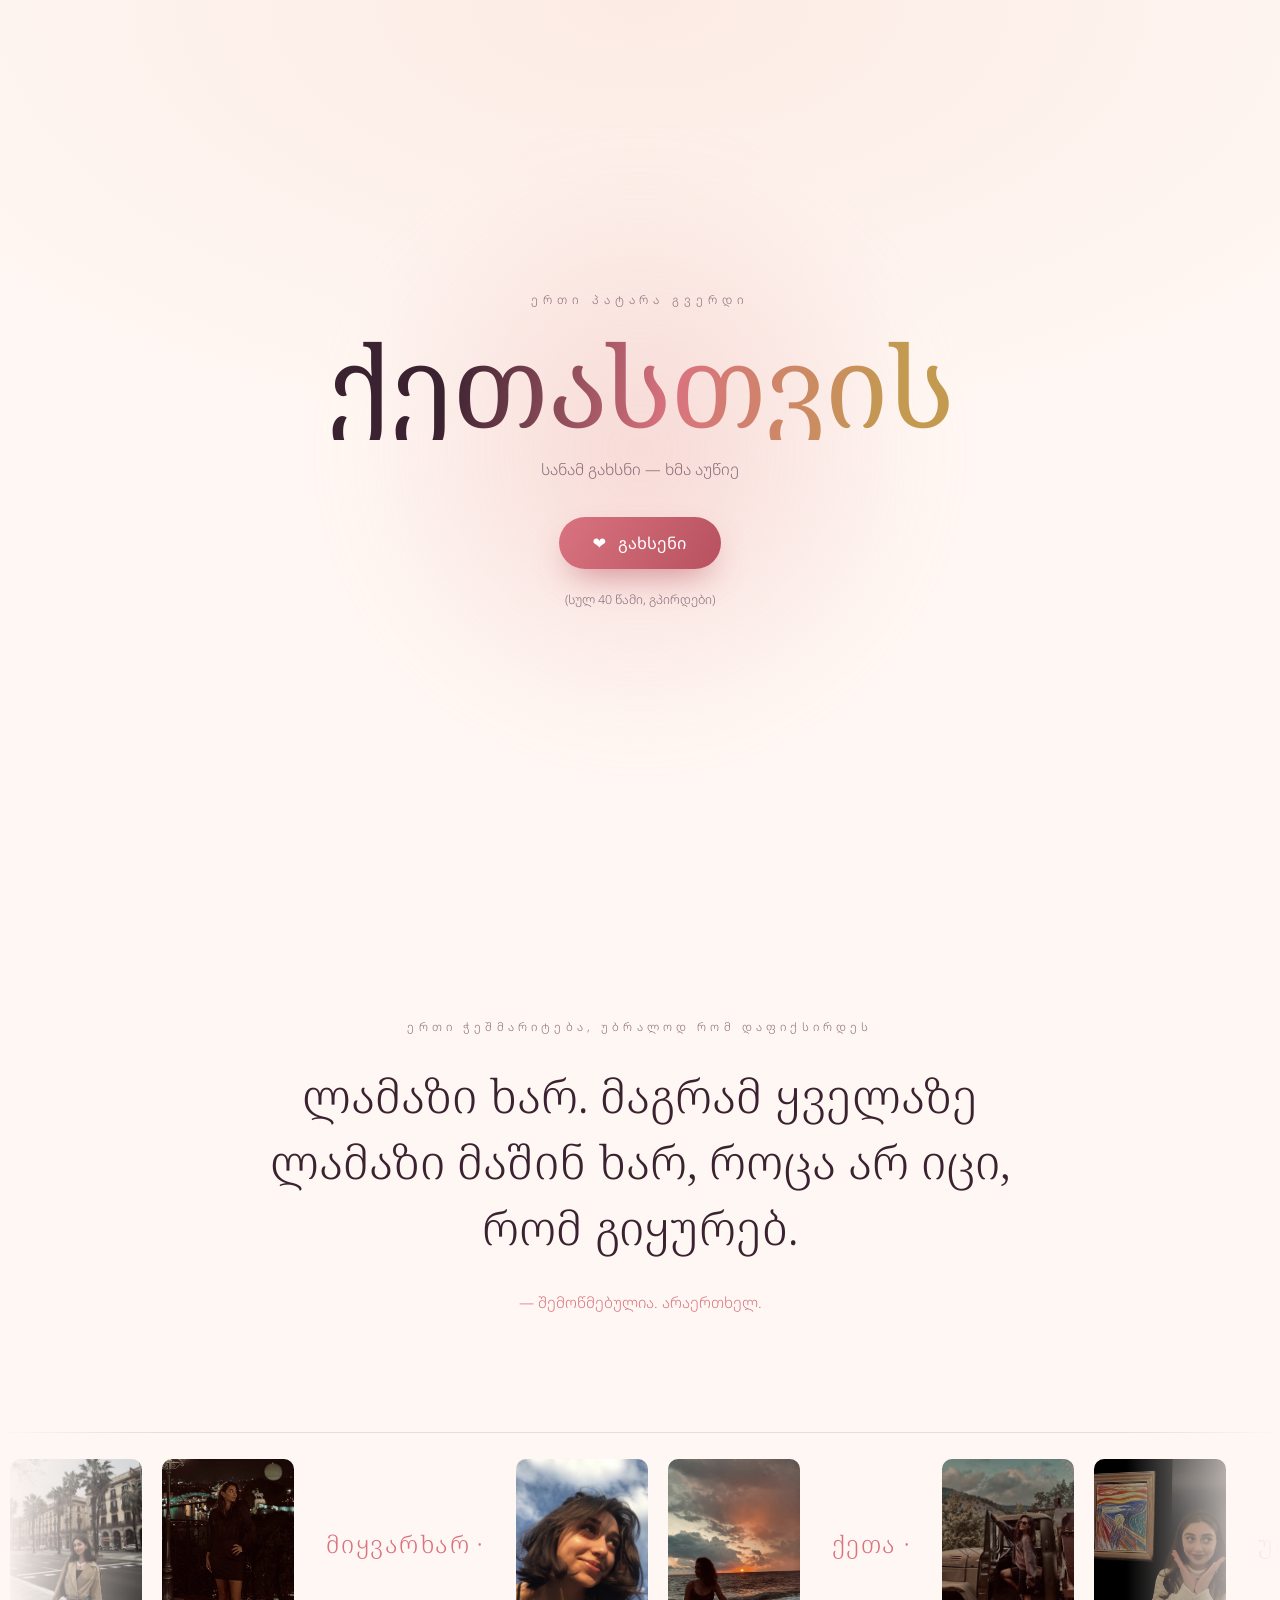
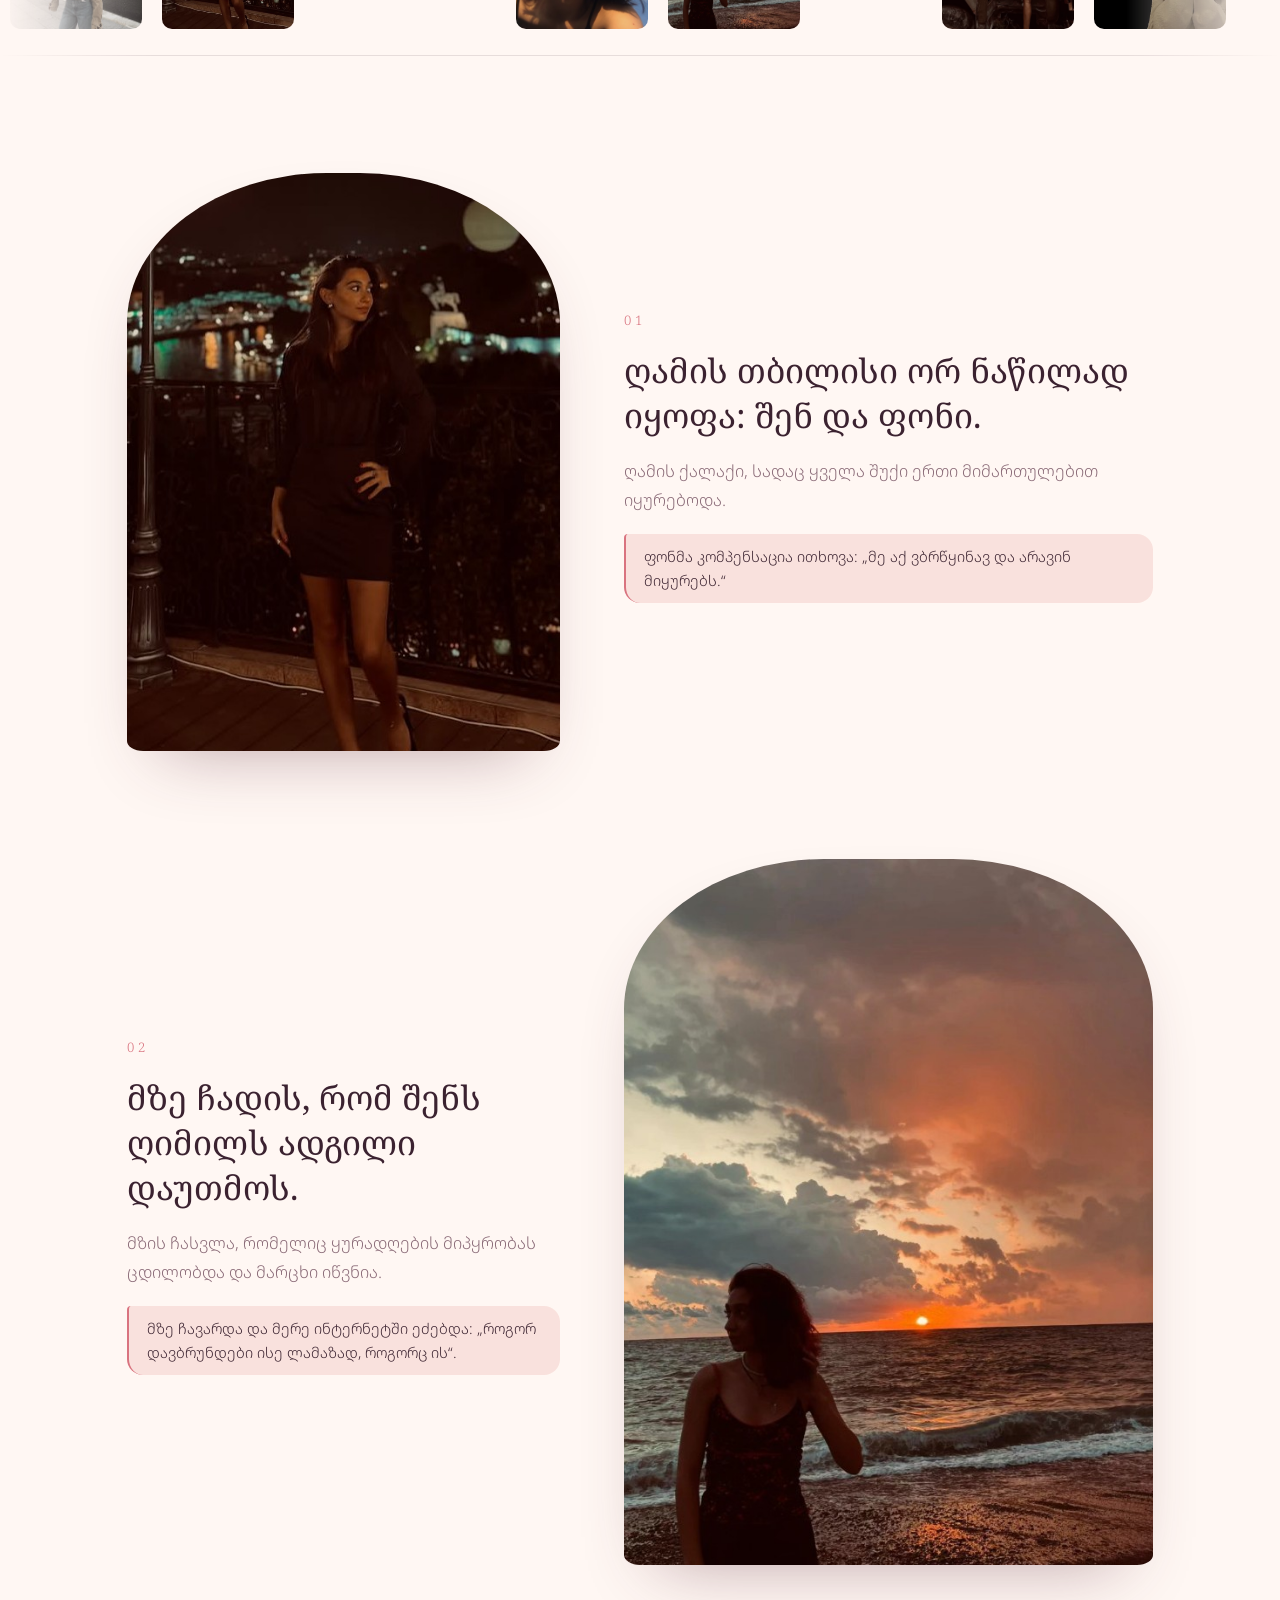
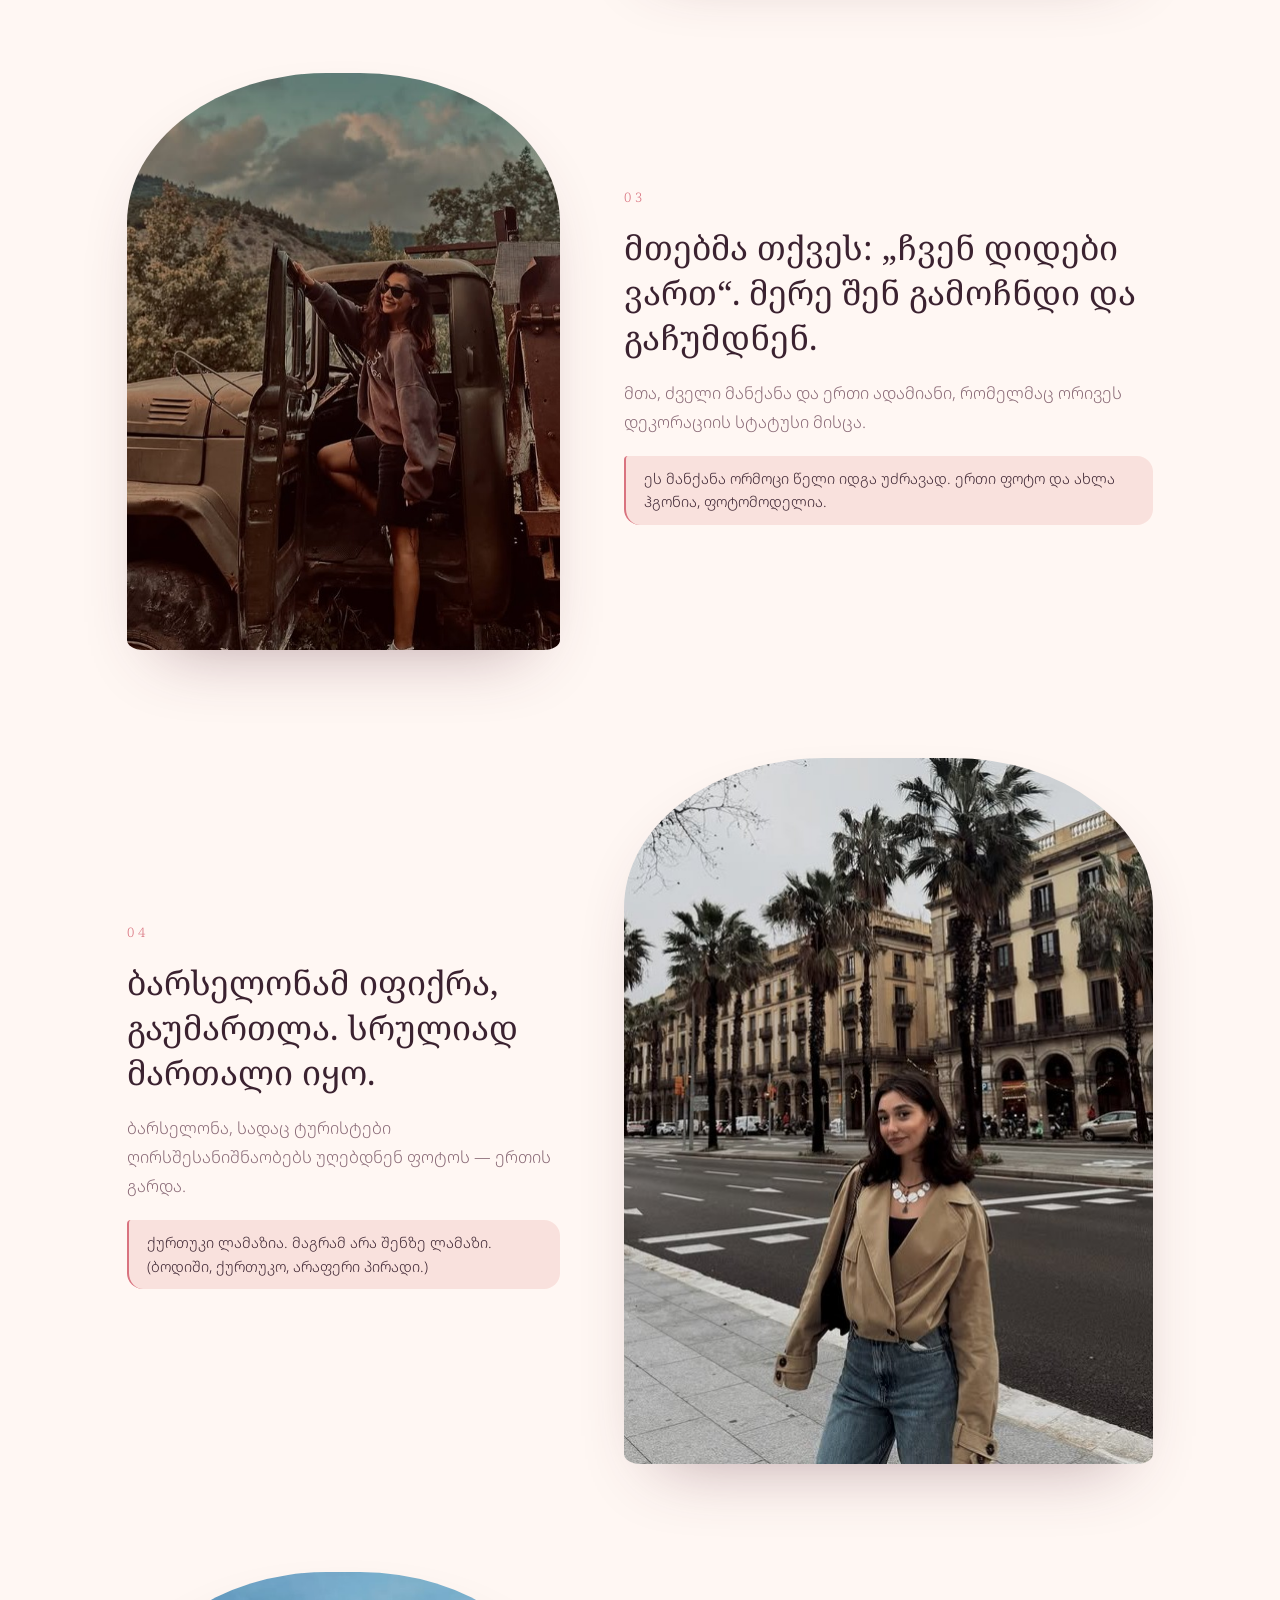
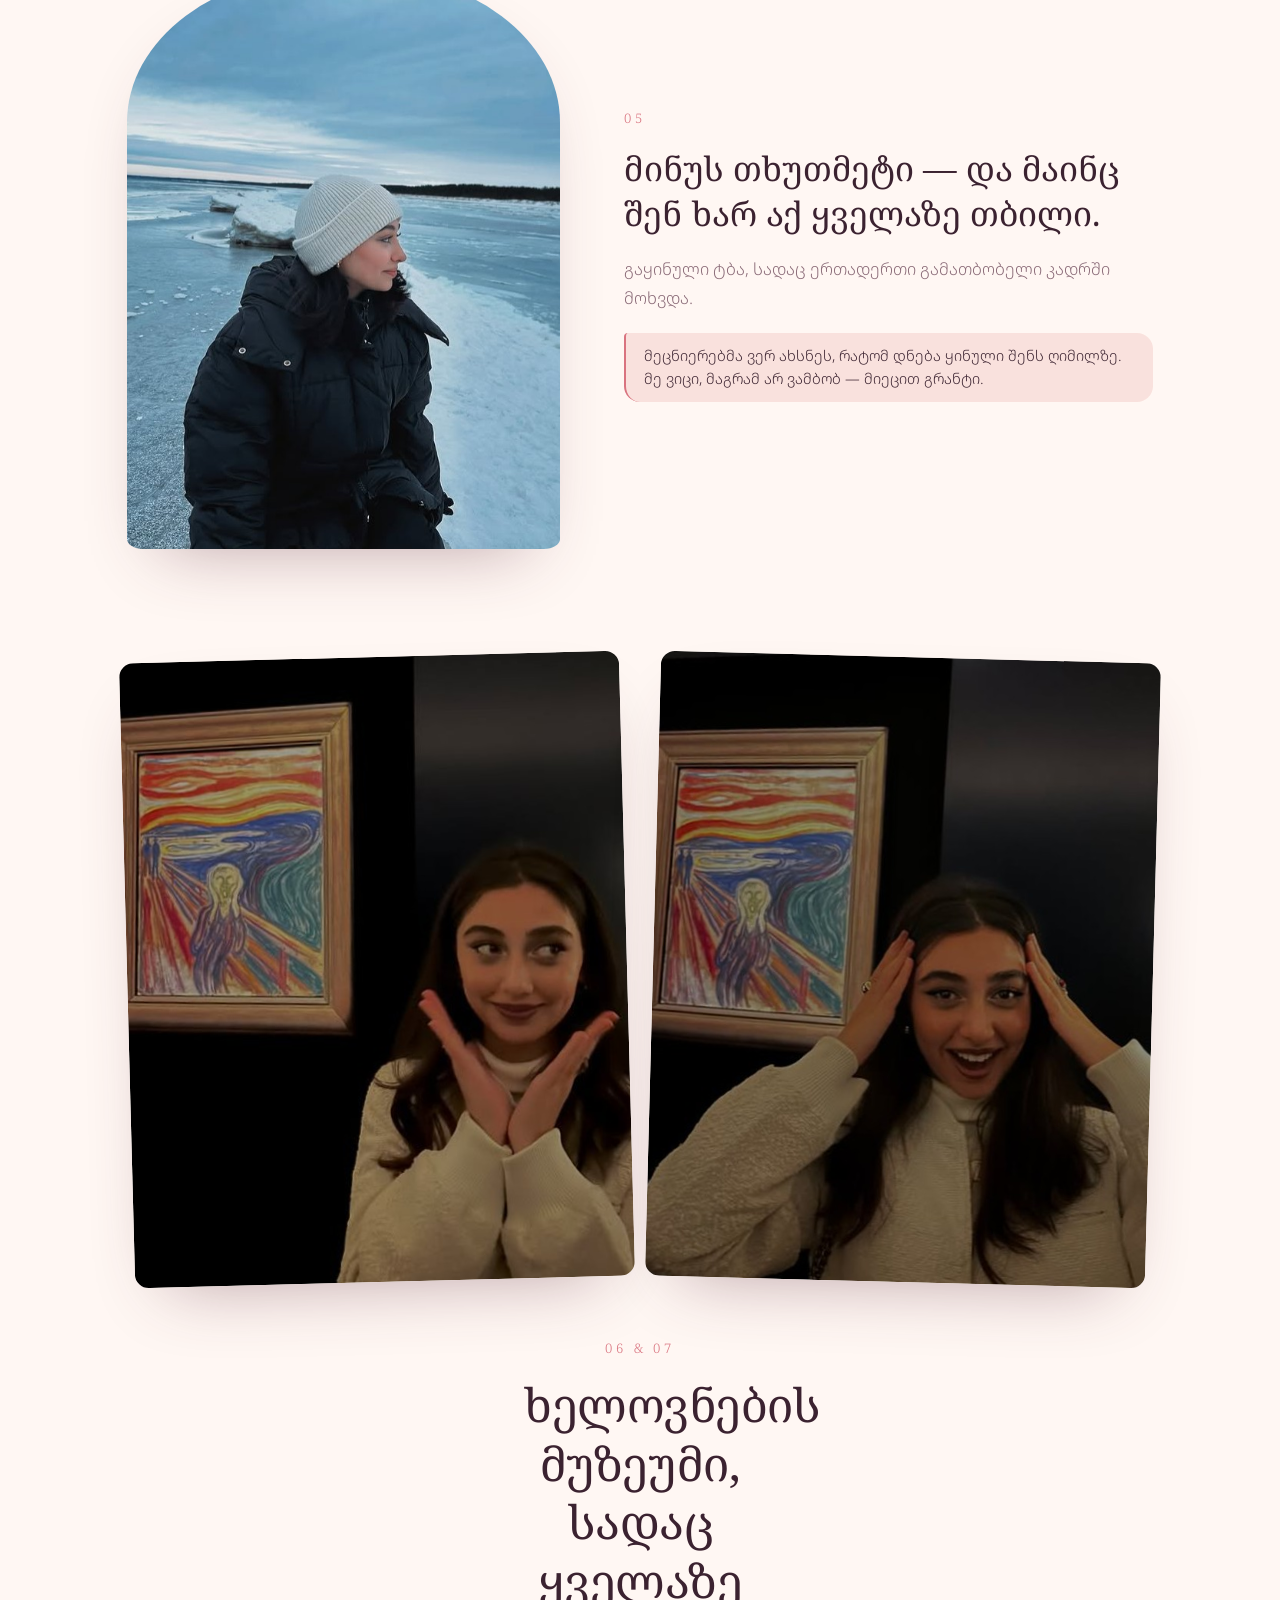
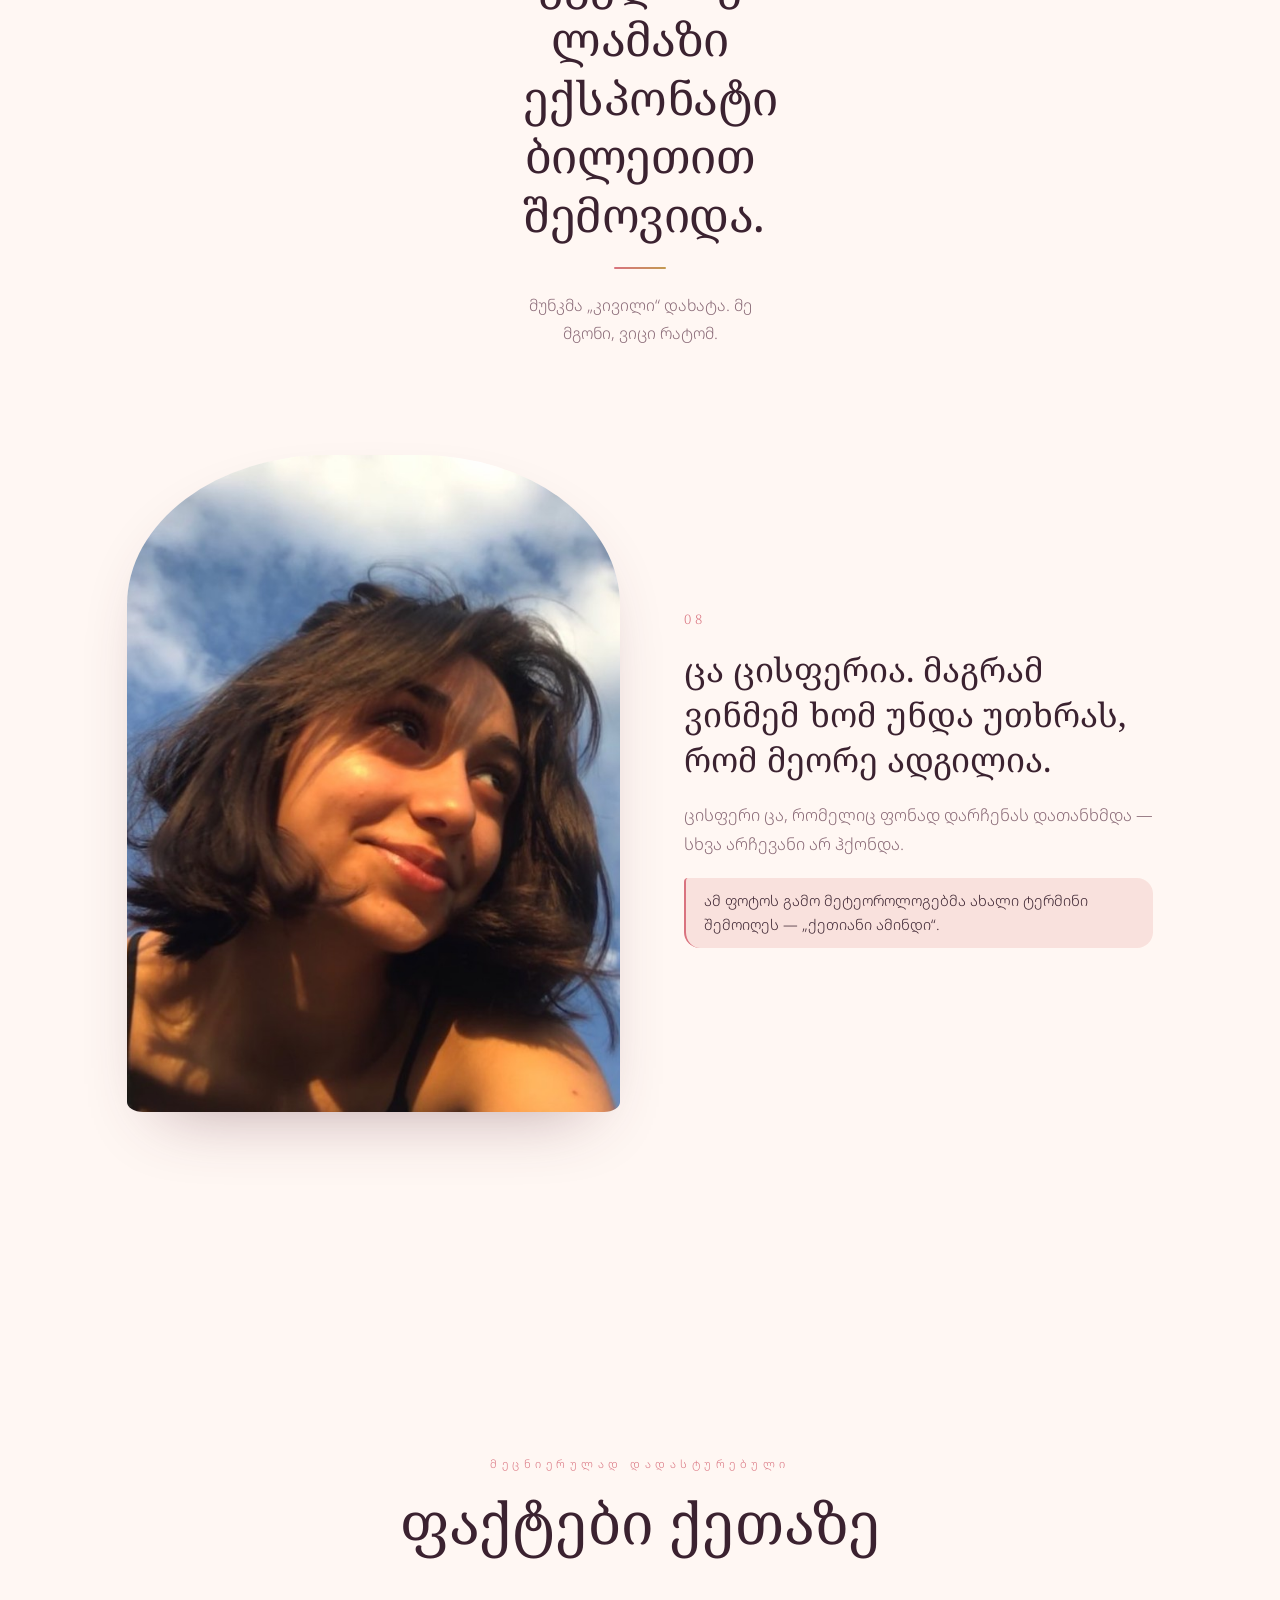
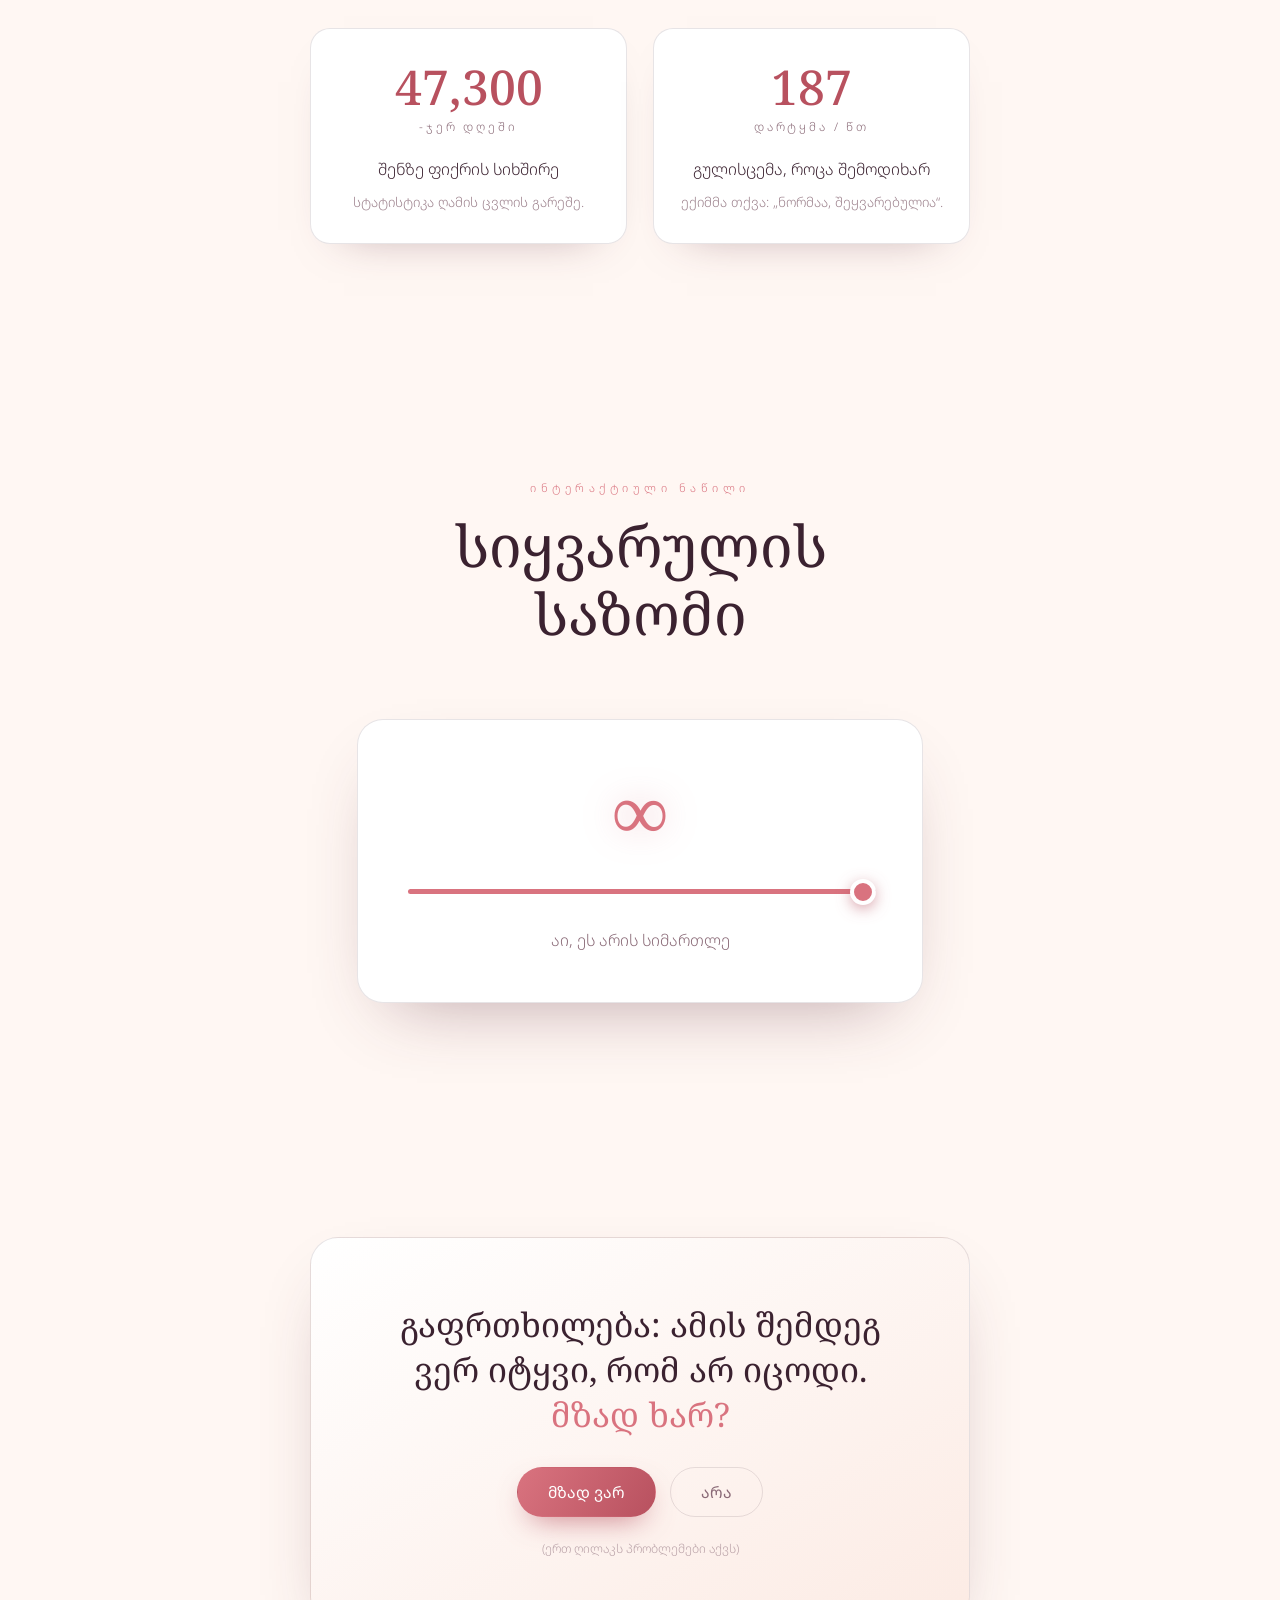
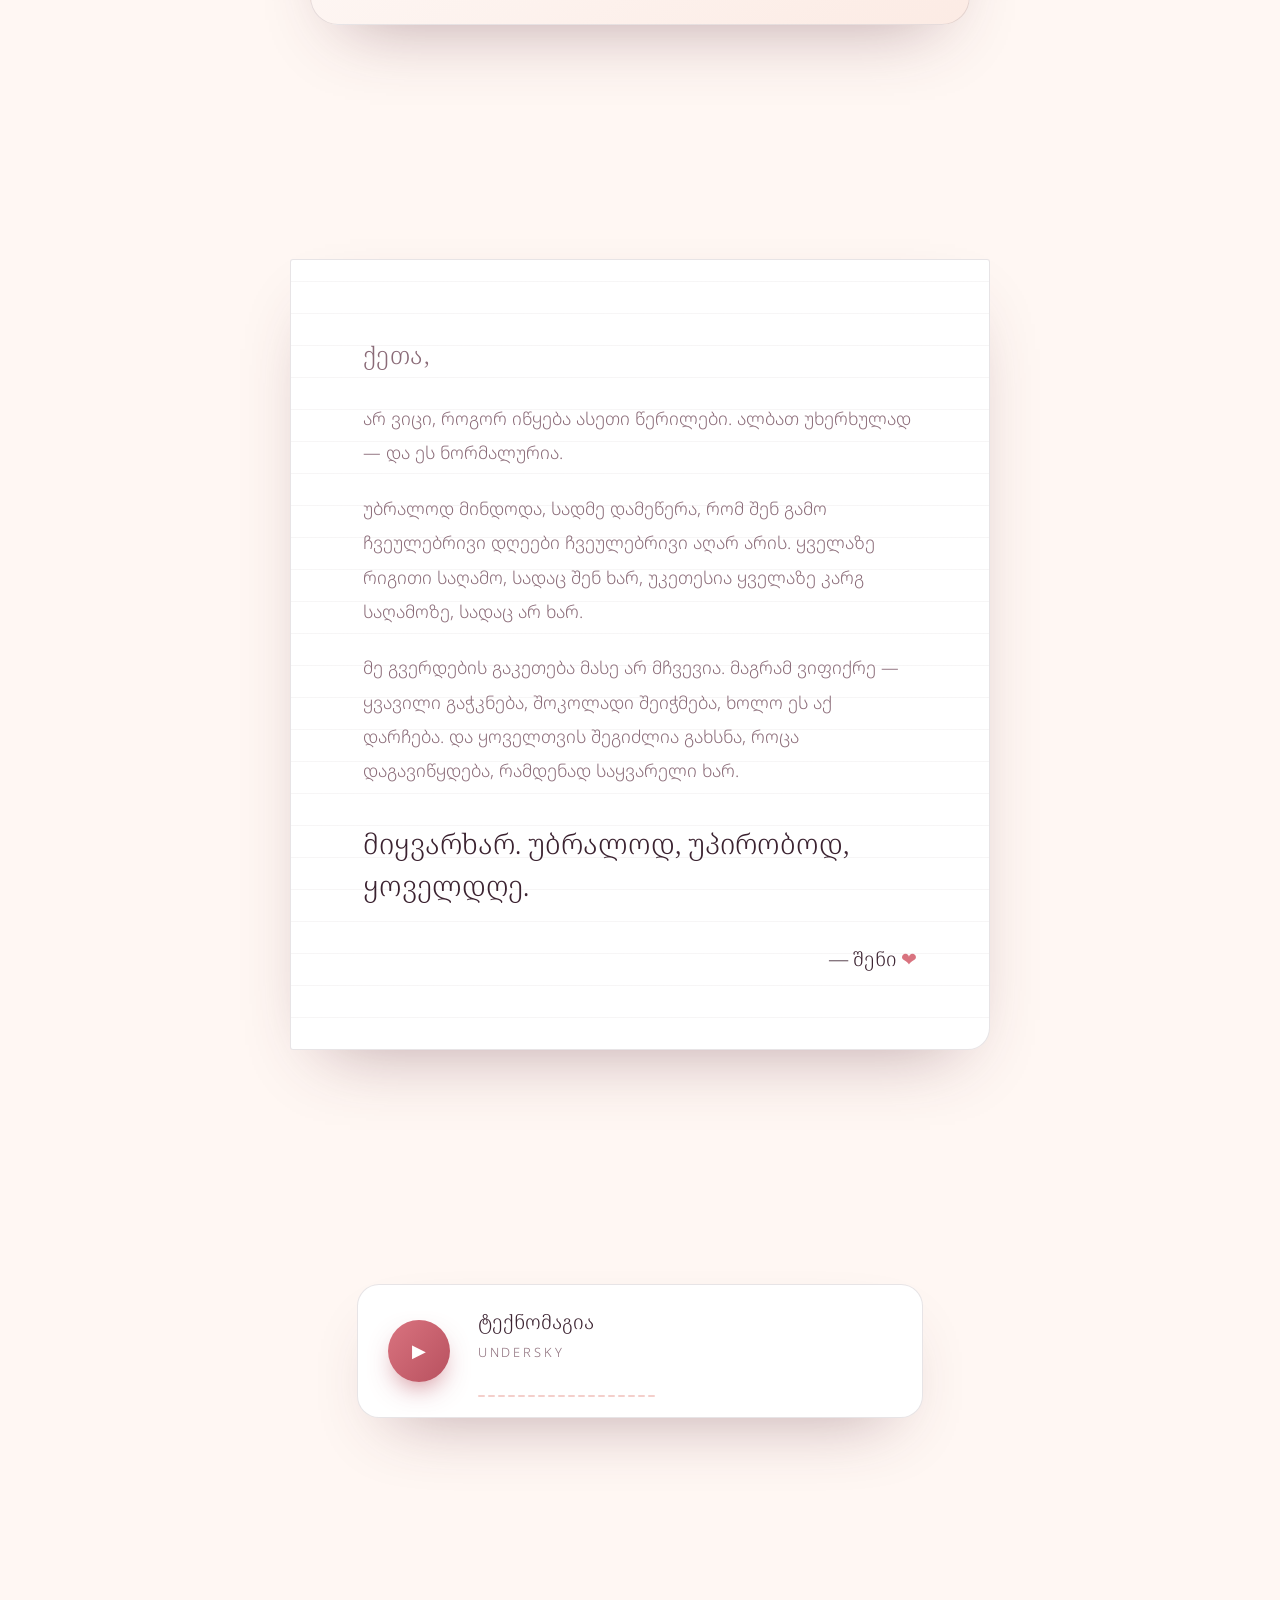
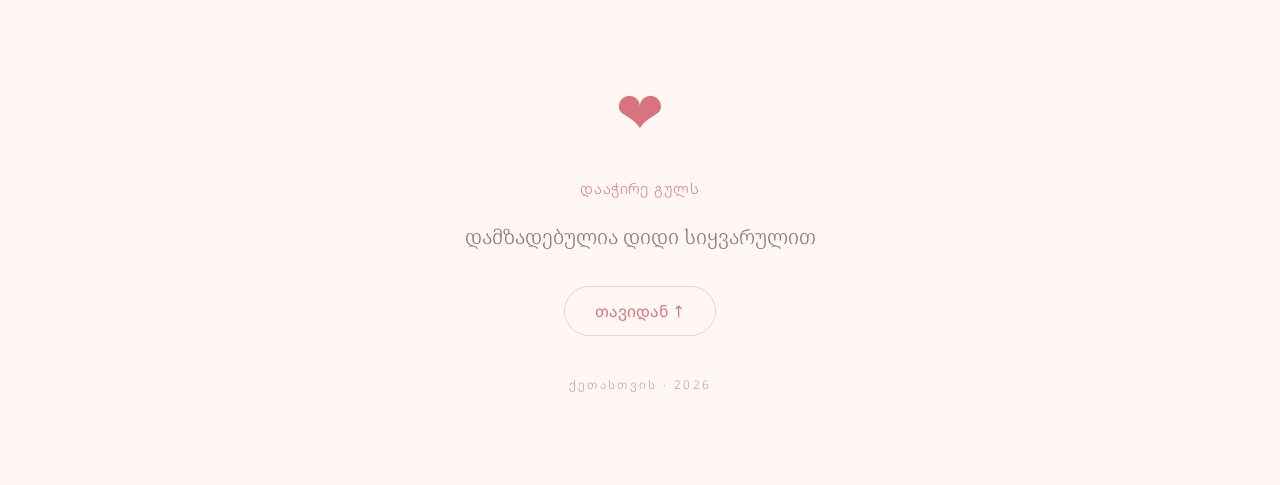
==== index.html @ e8bcfc92 "Add files via upload" ====
<!DOCTYPE html>
<html lang="ka" data-theme="day">
<head>
<meta charset="utf-8">
<meta name="viewport" content="width=device-width, initial-scale=1">
<title>ქეთასთვის ❤</title>
<meta name="description" content="ერთი პატარა გვერდი, რომელიც მხოლოდ ერთი ადამიანისთვის დამზადდა.">
<link rel="icon" href="data:image/svg+xml,%3Csvg xmlns='http://www.w3.org/2000/svg' viewBox='0 0 100 100'%3E%3Ctext y='.9em' font-size='90'%3E%E2%9D%A4%EF%B8%8F%3C/text%3E%3C/svg%3E">
<link rel="preconnect" href="https://fonts.googleapis.com">
<link rel="preconnect" href="https://fonts.gstatic.com" crossorigin>
<link href="https://fonts.googleapis.com/css2?family=Noto+Serif+Georgian:wght@300;400;500;600;700&family=Noto+Sans+Georgian:wght@300;400;500;600&display=swap" rel="stylesheet">
<link rel="stylesheet" href="style.css">
<script>document.documentElement.classList.add("js")</script>
</head>
<body>

<!-- ══════════════ კარიბჭე ══════════════ -->
<div class="gate" id="gate">
  <div class="gate__glow"></div>
  <div class="gate__inner">
    <p class="gate__eyebrow">ერთი პატარა გვერდი</p>
    <h1 class="gate__title">ქეთასთვის</h1>
    <p class="gate__sub">სანამ გახსნი — ხმა აუწიე</p>
    <button class="gate__btn" id="gateBtn" type="button">
      <span class="gate__heart">❤</span>
      <span>გახსენი</span>
    </button>
    <p class="gate__hint">(სულ 40 წამი, გპირდები)</p>
  </div>
</div>

<!-- ══════════════ ფიქსირებული ინტერფეისი ══════════════ -->
<div class="progress" id="progress"></div>

<header class="topbar">
  <span class="topbar__mark">ქ &amp; მ<span class="topbar__dot">·</span><span class="topbar__year">2026</span></span>
  <div class="topbar__tools">
    <button class="pill" id="musicBtn" type="button" aria-label="მუსიკა">
      <span class="eq" aria-hidden="true"><i></i><i></i><i></i><i></i></span>
      <span class="pill__txt" id="musicTxt">ტექნომაგია</span>
    </button>
    <button class="pill pill--icon" id="themeBtn" type="button" aria-label="ღამის რეჟიმი">
      <span id="themeIco">☾</span>
    </button>
  </div>
</header>

<!-- ══════════════ ჰერო ══════════════ -->
<main>
<section class="hero" id="hero">
  <div class="blobs" aria-hidden="true">
    <span class="blob blob--1"></span>
    <span class="blob blob--2"></span>
    <span class="blob blob--3"></span>
  </div>
  <div class="floaters" id="floaters" aria-hidden="true"></div>

  <div class="hero__cards" id="heroCards" aria-hidden="true">
    <figure class="hcard hcard--a" data-depth="18"><img src="img/03-sky.jpg" alt=""></figure>
    <figure class="hcard hcard--b" data-depth="-26"><img src="img/01-barcelona.jpg" alt=""></figure>
    <figure class="hcard hcard--c" data-depth="30"><img src="img/08-winter.jpg" alt=""></figure>
  </div>

  <div class="hero__mid">
    <p class="eyebrow reveal">ეს გვერდი ეკუთვნის</p>
    <h1 class="hero__name" id="heroName" aria-label="ქეთა">ქეთა</h1>
    <p class="hero__type"><span id="typed"></span><span class="caret">|</span></p>
    <a class="hero__cue" href="#quote">
      <span>ჩამოსქროლე</span>
      <span class="hero__arrow">↓</span>
    </a>
  </div>
</section>

<!-- ══════════════ ციტატა ══════════════ -->
<section class="quote" id="quote">
  <p class="quote__small reveal">ერთი ჭეშმარიტება, უბრალოდ რომ დაფიქსირდეს</p>
  <blockquote class="quote__big reveal" data-split>
    ლამაზი ხარ. მაგრამ ყველაზე ლამაზი მაშინ ხარ, როცა არ იცი, რომ გიყურებ.
  </blockquote>
  <p class="quote__sign reveal">— შემოწმებულია. არაერთხელ.</p>
</section>

<!-- ══════════════ მარკიზა ══════════════ -->
<div class="marquee" aria-hidden="true">
  <div class="marquee__row" id="marqueeRow"></div>
</div>

<!-- ══════════════ გალერეა ══════════════ -->
<section class="gallery" id="gallery">
  <article class="shot reveal">
    <figure class="shot__img" data-zoom>
      <img src="img/02-night.jpg" alt="ქეთა ღამის თბილისის ფონზე" loading="lazy">
    </figure>
    <div class="shot__txt">
      <span class="shot__no">01</span>
      <h3>ღამის თბილისი ორ ნაწილად იყოფა: შენ და ფონი.</h3>
      <p>ღამის ქალაქი, სადაც ყველა შუქი ერთი მიმართულებით იყურებოდა.</p>
      <p class="joke">ფონმა კომპენსაცია ითხოვა: „მე აქ ვბრწყინავ და არავინ მიყურებს.“</p>
    </div>
  </article>

  <article class="shot shot--flip reveal">
    <figure class="shot__img" data-zoom>
      <img src="img/04-sunset.jpg" alt="ქეთა ზღვაზე, მზის ჩასვლა" loading="lazy">
    </figure>
    <div class="shot__txt">
      <span class="shot__no">02</span>
      <h3>მზე ჩადის, რომ შენს ღიმილს ადგილი დაუთმოს.</h3>
      <p>მზის ჩასვლა, რომელიც ყურადღების მიპყრობას ცდილობდა და მარცხი იწვნია.</p>
      <p class="joke">მზე ჩავარდა და მერე ინტერნეტში ეძებდა: „როგორ დავბრუნდები ისე ლამაზად, როგორც ის“.</p>
    </div>
  </article>

  <article class="shot reveal">
    <figure class="shot__img" data-zoom>
      <img src="img/05-mountains.jpg" alt="ქეთა მთებში, ძველი მანქანასთან" loading="lazy">
    </figure>
    <div class="shot__txt">
      <span class="shot__no">03</span>
      <h3>მთებმა თქვეს: „ჩვენ დიდები ვართ“. მერე შენ გამოჩნდი და გაჩუმდნენ.</h3>
      <p>მთა, ძველი მანქანა და ერთი ადამიანი, რომელმაც ორივეს დეკორაციის სტატუსი მისცა.</p>
      <p class="joke">ეს მანქანა ორმოცი წელი იდგა უძრავად. ერთი ფოტო და ახლა ჰგონია, ფოტომოდელია.</p>
    </div>
  </article>

  <article class="shot shot--flip reveal">
    <figure class="shot__img" data-zoom>
      <img src="img/01-barcelona.jpg" alt="ქეთა ბარსელონაში, პალმების ფონზე" loading="lazy">
    </figure>
    <div class="shot__txt">
      <span class="shot__no">04</span>
      <h3>ბარსელონამ იფიქრა, გაუმართლა. სრულიად მართალი იყო.</h3>
      <p>ბარსელონა, სადაც ტურისტები ღირსშესანიშნაობებს უღებდნენ ფოტოს — ერთის გარდა.</p>
      <p class="joke">ქურთუკი ლამაზია. მაგრამ არა შენზე ლამაზი. (ბოდიში, ქურთუკო, არაფერი პირადი.)</p>
    </div>
  </article>

  <article class="shot reveal">
    <figure class="shot__img" data-zoom>
      <img src="img/08-winter.jpg" alt="ქეთა ზამთარში, გაყინული ტბის პირას" loading="lazy">
    </figure>
    <div class="shot__txt">
      <span class="shot__no">05</span>
      <h3>მინუს თხუთმეტი — და მაინც შენ ხარ აქ ყველაზე თბილი.</h3>
      <p>გაყინული ტბა, სადაც ერთადერთი გამათბობელი კადრში მოხვდა.</p>
      <p class="joke">მეცნიერებმა ვერ ახსნეს, რატომ დნება ყინული შენს ღიმილზე. მე ვიცი, მაგრამ არ ვამბობ — მიეცით გრანტი.</p>
    </div>
  </article>

  <!-- დიპტიქი: მუზეუმი -->
  <article class="diptych reveal">
    <div class="diptych__pics">
      <figure data-zoom><img src="img/06-museum-a.jpg" alt="ქეთა მუზეუმში, „კივილის“ გვერდით" loading="lazy"></figure>
      <figure data-zoom><img src="img/07-museum-b.jpg" alt="ქეთა მუზეუმში იცინის" loading="lazy"></figure>
    </div>
    <div class="diptych__txt">
      <span class="shot__no">06 &amp; 07</span>
      <h3 class="diptych__big">ხელოვნების მუზეუმი, სადაც ყველაზე ლამაზი ექსპონატი ბილეთით შემოვიდა.</h3>
      <p>მუნკმა „კივილი“ დახატა. მე მგონი, ვიცი რატომ.</p>
    </div>
  </article>

  <article class="shot shot--wide reveal">
    <figure class="shot__img" data-zoom>
      <img src="img/03-sky.jpg" alt="ქეთა ცის ფონზე იღიმება" loading="lazy">
    </figure>
    <div class="shot__txt">
      <span class="shot__no">08</span>
      <h3>ცა ცისფერია. მაგრამ ვინმემ ხომ უნდა უთხრას, რომ მეორე ადგილია.</h3>
      <p>ცისფერი ცა, რომელიც ფონად დარჩენას დათანხმდა — სხვა არჩევანი არ ჰქონდა.</p>
      <p class="joke">ამ ფოტოს გამო მეტეოროლოგებმა ახალი ტერმინი შემოიღეს — „ქეთიანი ამინდი“.</p>
    </div>
  </article>
</section>

<!-- ══════════════ ფაქტები ══════════════ -->
<section class="facts" id="facts">
  <p class="section__label reveal">მეცნიერულად დადასტურებული</p>
  <h2 class="section__title reveal" data-split>ფაქტები ქეთაზე</h2>
  <div class="facts__grid">
    <div class="fact reveal">
      <strong class="fact__num" data-to="47300">0</strong>
      <span class="fact__unit">-ჯერ დღეში</span>
      <p class="fact__key">შენზე ფიქრის სიხშირე</p>
      <p class="fact__note">სტატისტიკა ღამის ცვლის გარეშე.</p>
    </div>
    <div class="fact reveal">
      <strong class="fact__num" data-to="187">0</strong>
      <span class="fact__unit">დარტყმა / წთ</span>
      <p class="fact__key">გულისცემა, როცა შემოდიხარ</p>
      <p class="fact__note">ექიმმა თქვა: „ნორმაა, შეყვარებულია“.</p>
    </div>
  </div>
</section>

<!-- ══════════════ საზომი ══════════════ -->
<section class="meter" id="meter">
  <p class="section__label reveal">ინტერაქტიული ნაწილი</p>
  <h2 class="section__title reveal" data-split>სიყვარულის საზომი</h2>
  <div class="meter__box reveal">
    <div class="meter__val" id="meterVal">∞</div>
    <input class="meter__range" id="meterRange" type="range" min="0" max="100" value="100" aria-label="სიყვარულის საზომი">
    <p class="meter__msg" id="meterMsg">აი, ეს არის სიმართლე</p>
  </div>
</section>

<!-- ══════════════ კითხვები ══════════════ -->
<section class="ask" id="ask">
  <div class="ask__card reveal">
    <div class="ask__step" id="q1">
      <h2>გაფრთხილება: ამის შემდეგ ვერ იტყვი, რომ არ იცოდი. <em>მზად ხარ?</em></h2>
      <div class="ask__btns">
        <button class="btn btn--yes" id="yes1" type="button">მზად ვარ</button>
        <button class="btn btn--no" id="no1" type="button">არა</button>
      </div>
      <p class="ask__hint" id="hint1">(ერთ ღილაკს პრობლემები აქვს)</p>
    </div>

    <div class="ask__step ask__step--hidden" id="q2">
      <h2>ეს გვერდი, ეს სიმღერა და ეს რვა ფოტო — სამივე ერთი ადამიანისთვისაა. <em>ახლა უკვე იცი, ვინ?</em></h2>
      <div class="ask__btns ask__btns--three">
        <button class="btn btn--soft" data-ans="a" type="button">ვიცოდი</button>
        <button class="btn btn--soft" data-ans="b" type="button">ეჭვი მქონდა</button>
        <button class="btn btn--soft" data-ans="c" type="button">ახლა ვიცი</button>
      </div>
    </div>

    <div class="ask__step ask__step--hidden" id="q3">
      <h2 id="ansTitle"></h2>
      <p id="ansText"></p>
      <button class="btn btn--ghost" id="again" type="button">კიდე ვიკითხო ↺</button>
    </div>
  </div>
</section>

<!-- ══════════════ წერილი ══════════════ -->
<section class="letter" id="letter">
  <div class="letter__paper reveal">
    <p class="letter__to">ქეთა,</p>
    <p>არ ვიცი, როგორ იწყება ასეთი წერილები. ალბათ უხერხულად — და ეს ნორმალურია.</p>
    <p>უბრალოდ მინდოდა, სადმე დამეწერა, რომ შენ გამო ჩვეულებრივი დღეები ჩვეულებრივი აღარ არის. ყველაზე რიგითი საღამო, სადაც შენ ხარ, უკეთესია ყველაზე კარგ საღამოზე, სადაც არ ხარ.</p>
    <p>მე გვერდების გაკეთება მასე არ მჩვევია. მაგრამ ვიფიქრე — ყვავილი გაჭკნება, შოკოლადი შეიჭმება, ხოლო ეს აქ დარჩება. და ყოველთვის შეგიძლია გახსნა, როცა დაგავიწყდება, რამდენად საყვარელი ხარ.</p>
    <p class="letter__big">მიყვარხარ. უბრალოდ, უპირობოდ, ყოველდღე.</p>
    <p class="letter__sign">— შენი <span class="letter__hb">❤</span></p>
  </div>
</section>

<!-- ══════════════ სიმღერა ══════════════ -->
<section class="song" id="song">
  <div class="player reveal">
    <button class="player__play" id="playBig" type="button" aria-label="დაკვრა">
      <span id="playIco">▶</span>
    </button>
    <div class="player__meta">
      <p class="player__name">ტექნომაგია</p>
      <p class="player__artist">Undersky</p>
      <div class="viz" id="viz" aria-hidden="true"></div>
    </div>
  </div>
</section>

<!-- ══════════════ ფინალი ══════════════ -->
<footer class="end" id="end">
  <div class="end__heart" id="endHeart">❤</div>
  <p class="end__msg" id="endMsg">დააჭირე გულს</p>
  <p class="end__txt">დამზადებულია დიდი სიყვარულით</p>
  <button class="btn btn--ghost" id="toTop" type="button">თავიდან ↑</button>
  <p class="end__tiny">ქეთასთვის · 2026</p>
</footer>
</main>

<!-- ══════════════ ლაითბოქსი ══════════════ -->
<div class="lightbox" id="lightbox" role="dialog" aria-modal="true" aria-label="ფოტო">
  <img id="lightboxImg" src="" alt="">
  <button class="lightbox__x" id="lightboxX" type="button" aria-label="დახურვა">×</button>
</div>

<audio id="audio" loop preload="auto" src="music/technomagia.mp3"></audio>
<div id="ytHost" class="yt-host" aria-hidden="true"></div>

<script src="app.js"></script>
</body>
</html>
---- style.css ----
/* ══════════════════════════════════════════════════════════
   ქეთასთვის — stylesheet
   ══════════════════════════════════════════════════════════ */

:root{
  --bg:#FFF7F3;
  --bg-2:#FCEBE4;
  --card:#FFFFFF;
  --ink:#3B2230;
  --ink-soft:#8A6A77;
  --rose:#D9737F;
  --rose-deep:#B8515F;
  --rose-lt:#F4CFCB;
  --gold:#C39A50;
  --line:rgba(59,34,48,.12);
  --shadow:0 30px 70px -35px rgba(94,45,60,.45);
  --serif:"Noto Serif Georgian","Sylfaen",Georgia,serif;
  --sans:"Noto Sans Georgian","Sylfaen",system-ui,sans-serif;
}

[data-theme="night"]{
  --bg:#170E14;
  --bg-2:#241520;
  --card:#22141D;
  --ink:#F7E9E4;
  --ink-soft:#C09BA6;
  --rose:#EE8F98;
  --rose-deep:#F4AEB4;
  --rose-lt:#532934;
  --gold:#E3C285;
  --line:rgba(247,233,228,.14);
  --shadow:0 30px 70px -35px rgba(0,0,0,.75);
}

*,*::before,*::after{box-sizing:border-box}

html{scroll-behavior:smooth}

body{
  margin:0;
  background:var(--bg);
  color:var(--ink);
  font-family:var(--sans);
  font-weight:300;
  line-height:1.75;
  -webkit-font-smoothing:antialiased;
  overflow-x:hidden;
  transition:background-color .7s ease,color .7s ease;
}

body.locked{overflow:hidden;height:100vh}
body.no-scroll{overflow:hidden}

img{max-width:100%;display:block}
a{color:var(--rose-deep);text-decoration:none;border-bottom:1px solid var(--rose-lt)}
a:hover{border-bottom-color:var(--rose)}

::selection{background:var(--rose-lt);color:var(--ink)}

/* ─────────────  კარიბჭე  ───────────── */
.gate{
  position:fixed;inset:0;z-index:100;
  display:none;place-items:center;
  background:
    radial-gradient(120% 90% at 50% 0%,var(--bg-2) 0%,var(--bg) 55%);
  text-align:center;
  transition:opacity 1.1s ease,transform 1.3s cubic-bezier(.65,0,.35,1);
}
.js .gate{display:grid}
.gate.is-open{opacity:0;transform:scale(1.12);pointer-events:none}
.gate__glow{
  position:absolute;width:min(78vmin,620px);aspect-ratio:1;
  background:radial-gradient(circle,var(--rose-lt) 0%,transparent 68%);
  filter:blur(28px);opacity:.75;
  animation:breathe 5.5s ease-in-out infinite;
}
.gate__inner{position:relative;padding:0 24px}
.gate__eyebrow{
  font-size:.74rem;letter-spacing:.42em;text-transform:uppercase;
  color:var(--ink-soft);margin:0 0 18px;
  animation:up .9s .1s both;
}
.gate__title{
  font-family:var(--serif);font-weight:400;
  font-size:clamp(3rem,13vw,7rem);line-height:1;margin:0;
  letter-spacing:-.01em;
  background:linear-gradient(100deg,var(--ink) 20%,var(--rose) 55%,var(--gold) 90%);
  -webkit-background-clip:text;background-clip:text;color:transparent;
  animation:up 1.1s .2s both;
}
.gate__sub{
  color:var(--ink-soft);margin:16px 0 34px;font-size:.98rem;
  animation:up 1s .45s both;
}
.gate__btn{
  display:inline-flex;align-items:center;gap:12px;
  font-family:var(--sans);font-size:1.02rem;font-weight:400;
  padding:15px 34px;border-radius:999px;cursor:pointer;
  color:#fff;border:none;
  background:linear-gradient(120deg,var(--rose) 0%,var(--rose-deep) 100%);
  box-shadow:0 14px 34px -12px rgba(184,81,95,.75);
  animation:up 1s .62s both;
  transition:transform .35s cubic-bezier(.34,1.56,.64,1),box-shadow .35s;
}
.gate__btn:hover{transform:translateY(-3px) scale(1.04);box-shadow:0 20px 40px -12px rgba(184,81,95,.85)}
.gate__btn:active{transform:scale(.97)}
.gate__heart{display:inline-block;animation:beat 1.25s ease-in-out infinite}
.gate__hint{
  font-size:.78rem;color:var(--ink-soft);opacity:.7;margin:20px 0 0;
  animation:up 1s .8s both;
}

/* ─────────────  ფიქსირებული  ───────────── */
.progress{
  position:fixed;top:0;left:0;height:2px;width:0;z-index:90;
  background:linear-gradient(90deg,var(--rose),var(--gold));
}
.topbar{
  position:fixed;top:0;left:0;right:0;z-index:80;
  display:flex;align-items:center;justify-content:space-between;
  padding:18px clamp(16px,4vw,46px);
  pointer-events:none;
  opacity:0;transform:translateY(-14px);
  transition:opacity 1s .5s ease,transform 1s .5s ease;
}
.is-live .topbar{opacity:1;transform:none}
.topbar *{pointer-events:auto}
.topbar__mark{
  font-family:var(--serif);font-size:.9rem;letter-spacing:.14em;
  color:var(--ink-soft);
}
.topbar__dot{margin:0 8px;opacity:.6}
.topbar__year{font-size:.76rem;letter-spacing:.2em}
.topbar__tools{display:flex;gap:10px}
.pill{
  display:inline-flex;align-items:center;gap:9px;
  font-family:var(--sans);font-size:.78rem;color:var(--ink);
  background:var(--card);
  background:color-mix(in srgb,var(--card) 72%,transparent);
  border:1px solid var(--line);border-radius:999px;
  padding:8px 15px;cursor:pointer;
  backdrop-filter:blur(10px);
  transition:transform .3s,border-color .3s,background .3s;
}
.pill:hover{transform:translateY(-2px);border-color:var(--rose)}
.pill--icon{padding:8px 12px;font-size:.95rem}
.pill__txt{letter-spacing:.06em}

/* ეკვალაიზერი */
.eq{display:flex;align-items:flex-end;gap:2px;height:12px}
.eq i{width:2px;height:30%;background:var(--rose);border-radius:2px}
.is-playing .eq i{animation:eq .9s ease-in-out infinite}
.is-playing .eq i:nth-child(2){animation-duration:.66s}
.is-playing .eq i:nth-child(3){animation-duration:1.1s}
.is-playing .eq i:nth-child(4){animation-duration:.8s}

/* ─────────────  ჰერო  ───────────── */
.hero{
  position:relative;min-height:100vh;min-height:100svh;
  display:grid;place-items:center;
  padding:110px 22px 70px;overflow:hidden;
}
.blobs{position:absolute;inset:0;pointer-events:none}
.blob{
  position:absolute;display:block;filter:blur(60px);opacity:.55;
  border-radius:48% 52% 60% 40%/50% 45% 55% 50%;
}
.blob--1{width:46vmax;aspect-ratio:1;left:-14vmax;top:-10vmax;
  background:radial-gradient(circle,var(--rose-lt),transparent 70%);
  animation:morph 19s ease-in-out infinite}
.blob--2{width:38vmax;aspect-ratio:1;right:-12vmax;top:16vmax;
  background:radial-gradient(circle,color-mix(in srgb,var(--gold) 45%,transparent),transparent 70%);
  animation:morph 24s ease-in-out infinite reverse}
.blob--3{width:30vmax;aspect-ratio:1;left:30%;bottom:-14vmax;
  background:radial-gradient(circle,color-mix(in srgb,var(--rose) 35%,transparent),transparent 70%);
  animation:morph 28s 2s ease-in-out infinite}

.floaters{position:absolute;inset:0;pointer-events:none;overflow:hidden}
.floaters span{
  position:absolute;bottom:-8%;
  color:var(--rose);opacity:0;
  animation:rise linear infinite;
  will-change:transform,opacity;
}

.hero__cards{position:absolute;inset:0;pointer-events:none}
.hcard{
  position:absolute;margin:0;width:clamp(96px,13vw,178px);
  border-radius:14px;overflow:hidden;
  box-shadow:var(--shadow);
  background:var(--card);padding:7px 7px 24px;
  transition:transform .8s cubic-bezier(.22,1,.36,1);
  animation:cardIn 1.4s cubic-bezier(.22,1,.36,1) both;
}
.hcard img{border-radius:8px;aspect-ratio:3/4;object-fit:cover}
.hcard--a{left:7%;top:16%;transform:rotate(-7deg);animation-delay:.9s}
.hcard--b{right:8%;top:30%;transform:rotate(6deg);animation-delay:1.15s}
.hcard--c{left:15%;bottom:11%;transform:rotate(4deg);animation-delay:1.4s}

.hero__mid{position:relative;text-align:center;z-index:2}
.eyebrow{
  font-size:.7rem;letter-spacing:.44em;text-transform:uppercase;
  color:var(--ink-soft);margin:0 0 14px;
}
.hero__name{
  font-family:var(--serif);font-weight:400;margin:0;
  font-size:clamp(4.4rem,19vw,14rem);line-height:.92;
  letter-spacing:-.02em;
}
.hero__name span{
  display:inline-block;
  background:linear-gradient(170deg,var(--ink) 25%,var(--rose) 70%,var(--gold) 100%);
  -webkit-background-clip:text;background-clip:text;color:transparent;
  animation:letterIn 1.15s cubic-bezier(.22,1,.36,1) both;
  animation-delay:calc(.25s + var(--i)*.09s);
}
.hero__type{
  font-size:clamp(.95rem,2.6vw,1.22rem);color:var(--ink-soft);
  margin:20px 0 0;min-height:1.8em;letter-spacing:.02em;
}
.caret{color:var(--rose);animation:blink 1s steps(2) infinite;margin-left:1px}
.hero__cue{
  display:inline-flex;flex-direction:column;align-items:center;gap:6px;
  margin-top:clamp(34px,7vh,70px);
  font-size:.72rem;letter-spacing:.3em;text-transform:uppercase;
  color:var(--ink-soft);border:none;
  animation:up 1s 2s both;
}
.hero__cue:hover{color:var(--rose)}
.hero__arrow{display:block;font-size:1.1rem;animation:bob 1.9s ease-in-out infinite}

/* ─────────────  საერთო სექციები  ───────────── */
section{position:relative;padding:clamp(80px,13vh,150px) clamp(20px,6vw,80px)}
.section__label{
  font-size:.7rem;letter-spacing:.4em;text-transform:uppercase;
  color:var(--rose);text-align:center;margin:0 0 14px;
}
.section__title{
  font-family:var(--serif);font-weight:400;text-align:center;
  font-size:clamp(1.9rem,6vw,3.6rem);line-height:1.18;
  margin:0 auto clamp(46px,8vh,86px);max-width:19ch;
}
[data-split] span{
  display:inline-block;
  animation:letterIn .9s cubic-bezier(.22,1,.36,1) both;
  animation-play-state:paused;
  animation-delay:calc(var(--i)*.035s);
}
.is-in[data-split] span{animation-play-state:running}

/* reveal — იმალება მხოლოდ მაშინ, როცა JS მუშაობს */
.js .reveal{opacity:0;transform:translateY(34px);filter:blur(6px);
  transition:opacity 1s cubic-bezier(.22,1,.36,1),transform 1s cubic-bezier(.22,1,.36,1),filter 1s}
.js .reveal.is-in{opacity:1;transform:none;filter:none}

/* ─────────────  ციტატა  ───────────── */
.quote{text-align:center;max-width:960px;margin:0 auto}
.quote__small{
  font-size:.72rem;letter-spacing:.36em;text-transform:uppercase;
  color:var(--ink-soft);margin:0 0 26px;
}
.quote__big{
  font-family:var(--serif);font-weight:300;margin:0;
  font-size:clamp(1.5rem,4.6vw,2.9rem);line-height:1.42;
}
.quote__sign{color:var(--rose);margin:28px 0 0;font-size:.95rem}

/* ─────────────  მარკიზა  ───────────── */
.marquee{
  overflow:hidden;padding:26px 0;
  border-top:1px solid var(--line);border-bottom:1px solid var(--line);
  -webkit-mask-image:linear-gradient(90deg,transparent,#000 12%,#000 88%,transparent);
  mask-image:linear-gradient(90deg,transparent,#000 12%,#000 88%,transparent);
}
.marquee__row{display:flex;width:max-content;animation:slide 46s linear infinite}
.marquee__row:hover{animation-play-state:paused}
.marquee__row figure{margin:0 10px;width:132px;flex:none}
.marquee__row img{
  height:170px;width:132px;object-fit:cover;border-radius:10px;
  filter:grayscale(.25) saturate(1.05);
  transition:filter .5s,transform .5s;
}
.marquee__row img:hover{filter:none;transform:scale(1.06) rotate(-1.5deg)}
.marquee__row b{
  font-family:var(--serif);font-weight:300;color:var(--rose);
  align-self:center;margin:0 22px;font-size:1.5rem;white-space:nowrap;
  letter-spacing:.06em;
}

/* ─────────────  გალერეა  ───────────── */
.gallery{max-width:1180px;margin:0 auto}
.shot{
  display:grid;gap:clamp(26px,5vw,68px);align-items:center;
  grid-template-columns:minmax(0,.9fr) minmax(0,1.1fr);
  margin:0 0 clamp(70px,12vh,140px);
}
.shot--flip .shot__img{order:2}
.shot--wide{grid-template-columns:minmax(0,1.05fr) minmax(0,1fr)}
.shot__img{
  margin:0;overflow:hidden;position:relative;
  border-radius:200px 200px 16px 16px/150px 150px 10px 10px;
  box-shadow:var(--shadow);
  transform-style:preserve-3d;
}
.shot__img::after{
  content:"";position:absolute;inset:0;
  background:linear-gradient(180deg,transparent 55%,rgba(95,42,56,.22));
  opacity:0;transition:opacity .6s;
}
.shot__img:hover::after{opacity:1}
.shot__img img{
  aspect-ratio:3/4;object-fit:cover;width:100%;
  transform:scale(1.12);transition:transform 1.6s cubic-bezier(.22,1,.36,1);
  cursor:zoom-in;
}
.is-in .shot__img img{transform:scale(1)}
.shot__img:hover img{transform:scale(1.07)}
.shot__no{
  font-family:var(--serif);font-size:.82rem;letter-spacing:.3em;
  color:var(--rose);display:block;margin-bottom:16px;
}
.shot__txt h3{
  font-family:var(--serif);font-weight:400;
  font-size:clamp(1.3rem,3.2vw,2.1rem);line-height:1.34;
  margin:0 0 18px;
}
.shot__txt p{margin:0 0 12px;color:var(--ink-soft);font-size:clamp(.94rem,1.6vw,1.04rem)}
.joke{
  display:inline-block;margin-top:8px !important;
  background:var(--rose-lt);
  background:color-mix(in srgb,var(--rose-lt) 55%,transparent);
  color:var(--ink) !important;
  padding:11px 18px;border-radius:4px 16px 16px 16px;
  font-size:.92rem !important;line-height:1.6;
  border-left:2px solid var(--rose);
  transition:transform .4s cubic-bezier(.34,1.56,.64,1);
}
.joke:hover{transform:rotate(-1deg) translateY(-3px)}

/* დიპტიქი */
.diptych{margin:0 0 clamp(70px,12vh,140px)}
.diptych__pics{display:grid;grid-template-columns:1fr 1fr;gap:clamp(12px,2.5vw,26px)}
.diptych__pics figure{
  margin:0;overflow:hidden;border-radius:14px;box-shadow:var(--shadow);
}
.diptych__pics figure:first-child{transform:rotate(-1.5deg)}
.diptych__pics figure:last-child{transform:rotate(1.5deg)}
.diptych__pics img{
  aspect-ratio:4/5;object-fit:cover;width:100%;cursor:zoom-in;
  transition:transform 1.2s cubic-bezier(.22,1,.36,1);
}
.diptych__pics figure:hover img{transform:scale(1.06)}
.diptych__txt{max-width:26ch;margin:clamp(34px,5vw,54px) auto 0;text-align:center}
.diptych__txt h3{
  font-family:var(--serif);font-weight:400;
  font-size:clamp(1.3rem,3.2vw,2rem);line-height:1.34;margin:0 0 16px;
}
.diptych__big{
  font-size:clamp(1.55rem,4.6vw,2.9rem) !important;
  line-height:1.26 !important;
  letter-spacing:-.01em;color:var(--ink);
  margin:0 0 22px !important;
}
.diptych__big::after{
  content:"";display:block;width:52px;height:2px;margin:24px auto 0;
  background:linear-gradient(90deg,var(--rose),var(--gold));border-radius:2px;
}
.diptych__txt p{margin:0 0 12px;color:var(--ink-soft)}

/* ─────────────  ფაქტები  ───────────── */
.facts{max-width:1080px;margin:0 auto;text-align:center}
.facts__grid{
  display:grid;gap:clamp(14px,2.4vw,26px);
  grid-template-columns:repeat(auto-fit,minmax(215px,1fr));
  max-width:660px;margin:0 auto;
}
.fact{
  background:var(--card);border:1px solid var(--line);
  border-radius:20px;padding:34px 22px 28px;
  box-shadow:0 20px 44px -34px rgba(94,45,60,.5);
  transition:transform .5s cubic-bezier(.22,1,.36,1),box-shadow .5s,border-color .5s;
}
.fact:hover{transform:translateY(-8px) rotate(-.6deg);border-color:var(--rose);
  box-shadow:0 30px 55px -30px rgba(94,45,60,.55)}
.fact__num{
  display:block;font-family:var(--serif);font-weight:500;
  font-size:clamp(2.1rem,5.4vw,3rem);line-height:1;
  color:var(--rose-deep);
}
.fact__unit{font-size:.74rem;letter-spacing:.24em;color:var(--ink-soft);text-transform:uppercase}
.fact__key{margin:16px 0 8px;font-size:1rem}
.fact__note{margin:0;font-size:.84rem;color:var(--ink-soft);opacity:.85;font-style:normal}
.facts__star{margin:34px 0 0;font-size:.8rem;color:var(--ink-soft);opacity:.8}

/* ─────────────  საზომი  ───────────── */
.meter{max-width:720px;margin:0 auto;text-align:center}
.meter__box{
  background:var(--card);border:1px solid var(--line);border-radius:26px;
  padding:clamp(28px,5vw,48px);box-shadow:var(--shadow);
}
.meter__val{
  font-family:var(--serif);font-size:clamp(3rem,10vw,5rem);line-height:1;
  color:var(--rose);margin-bottom:26px;
  text-shadow:0 0 34px color-mix(in srgb,var(--rose) 40%,transparent);
  animation:beat 2.4s ease-in-out infinite;
}
.meter__range{
  -webkit-appearance:none;appearance:none;width:100%;height:5px;
  background:linear-gradient(90deg,var(--rose) var(--fill,100%),var(--rose-lt) var(--fill,100%));
  border-radius:99px;outline:none;cursor:grab;
}
.meter__range::-webkit-slider-thumb{
  -webkit-appearance:none;width:26px;height:26px;border-radius:50%;
  background:var(--rose);border:4px solid var(--card);cursor:grab;
  box-shadow:0 4px 16px -2px rgba(184,81,95,.7);
  transition:transform .3s;
}
.meter__range::-webkit-slider-thumb:hover{transform:scale(1.18)}
.meter__range::-moz-range-thumb{
  width:22px;height:22px;border-radius:50%;background:var(--rose);
  border:4px solid var(--card);cursor:grab;
}
.meter__msg{margin:24px 0 0;color:var(--ink-soft);min-height:1.7em;font-size:1rem}

/* ─────────────  კითხვები  ───────────── */
.ask{display:grid;place-items:center}
.ask__card{
  position:relative;width:min(100%,660px);text-align:center;
  background:linear-gradient(150deg,var(--card),var(--bg-2));
  border:1px solid var(--line);border-radius:28px;
  padding:clamp(34px,6vw,64px) clamp(22px,5vw,54px);
  box-shadow:var(--shadow);overflow:hidden;min-height:250px;
  display:grid;place-items:center;
}
.ask__step{width:100%;transition:opacity .6s,transform .6s}
.ask__step--hidden{display:none;opacity:0;transform:translateY(16px)}
.ask__card h2{
  font-family:var(--serif);font-weight:400;
  font-size:clamp(1.35rem,4vw,2.1rem);line-height:1.34;margin:0 0 30px;
}
.ask__card h2 em{font-style:normal;color:var(--rose);white-space:nowrap}
.ask__card p{color:var(--ink-soft);margin:0 0 24px;font-size:1.02rem;line-height:1.7}
.ask__btns{display:flex;gap:14px;justify-content:center;flex-wrap:wrap;position:relative}
.ask__btns--three{gap:10px}
.ask__hint{font-size:.76rem !important;opacity:.6;margin:22px 0 0 !important}
.btn{
  font-family:var(--sans);font-size:.98rem;font-weight:400;
  padding:13px 30px;border-radius:999px;cursor:pointer;border:1px solid transparent;
  transition:transform .3s cubic-bezier(.34,1.56,.64,1),box-shadow .3s,background .3s,color .3s;
}
.btn--yes{background:linear-gradient(120deg,var(--rose),var(--rose-deep));color:#fff;
  box-shadow:0 12px 30px -12px rgba(184,81,95,.8)}
.btn--yes:hover{transform:translateY(-3px) scale(1.05)}
.btn--no{background:transparent;color:var(--ink-soft);border-color:var(--line);position:relative}
.btn--soft{background:color-mix(in srgb,var(--rose-lt) 60%,transparent);color:var(--ink);border-color:var(--line)}
.btn--soft:hover{transform:translateY(-3px) scale(1.05);background:var(--rose);color:#fff}
.btn--ghost{background:transparent;color:var(--rose);border-color:var(--rose-lt)}
.btn--ghost:hover{background:var(--rose);color:#fff;transform:translateY(-2px)}
.btn--runaway{position:relative;transition:transform .45s cubic-bezier(.34,1.56,.64,1),opacity .4s}

/* ─────────────  წერილი  ───────────── */
.letter{display:grid;place-items:center}
.letter__paper{
  position:relative;width:min(100%,700px);
  background:var(--card);border:1px solid var(--line);
  padding:clamp(34px,6vw,72px);
  border-radius:3px 3px 22px 3px;
  box-shadow:var(--shadow);
  font-size:clamp(1rem,2.1vw,1.1rem);line-height:1.95;
}
.letter__paper::before{
  content:"";position:absolute;inset:0;pointer-events:none;
  border-radius:inherit;
  background:repeating-linear-gradient(0deg,transparent 0 31px,var(--line) 31px 32px);
  opacity:.35;
}
.letter__paper > *{position:relative}
.letter__to{
  font-family:var(--serif);font-size:1.5rem;color:var(--rose);
  margin:0 0 26px;letter-spacing:.02em;
}
.letter__paper p{margin:0 0 22px;color:var(--ink-soft)}
.letter__big{
  font-family:var(--serif);color:var(--ink) !important;
  font-size:clamp(1.25rem,3.4vw,1.75rem);line-height:1.5;
  margin:34px 0 !important;
}
.letter__sign{
  font-family:var(--serif);color:var(--ink) !important;
  font-size:1.2rem;text-align:right;margin:34px 0 0 !important;
}
.letter__hb{display:inline-block;color:var(--rose);animation:beat 1.4s ease-in-out infinite}
.letter__ps{
  font-size:.86rem !important;margin:40px 0 0 !important;
  padding-top:22px;border-top:1px dashed var(--line);opacity:.85;
}

/* ─────────────  სიმღერა  ───────────── */
.song{text-align:center;max-width:720px;margin:0 auto}
.player{
  display:flex;align-items:center;gap:clamp(16px,3vw,28px);text-align:left;
  background:var(--card);border:1px solid var(--line);border-radius:22px;
  padding:20px clamp(20px,4vw,30px);box-shadow:var(--shadow);
}
.player__play{
  position:relative;
  flex:none;width:62px;height:62px;border-radius:50%;border:none;cursor:pointer;
  background:linear-gradient(130deg,var(--rose),var(--rose-deep));color:#fff;
  font-size:1.1rem;display:grid;place-items:center;
  box-shadow:0 12px 28px -10px rgba(184,81,95,.85);
  transition:transform .35s cubic-bezier(.34,1.56,.64,1);
}
.player__play:hover{transform:scale(1.09)}
.player__play::after{
  content:"";position:absolute;inset:0;border-radius:50%;
  border:1px solid var(--rose);opacity:0;pointer-events:none;
}
.is-playing .player__play::after{animation:ring 2.2s ease-out infinite}
.player__meta{flex:1;min-width:0}
.player__name{font-family:var(--serif);font-size:1.22rem;margin:0}
.player__artist{font-size:.8rem;letter-spacing:.22em;text-transform:uppercase;
  color:var(--ink-soft);margin:2px 0 0}
.viz{display:flex;align-items:flex-end;gap:3px;height:22px;margin-top:12px}
.viz i{flex:1;max-width:7px;height:12%;background:var(--rose-lt);border-radius:3px;
  transition:background .4s}
.is-playing .viz i{background:var(--rose);animation:eq 1s ease-in-out infinite}
.song__note{margin:26px 0 0;font-size:.88rem;color:var(--ink-soft)}

/* ─────────────  ფინალი  ───────────── */
.end{text-align:center;padding:clamp(80px,14vh,150px) 22px clamp(60px,10vh,100px)}
.end__heart{
  font-size:clamp(2.4rem,7vw,3.6rem);color:var(--rose);cursor:pointer;
  animation:beat 1.6s ease-in-out infinite;
  transition:transform .3s;user-select:none;
}
.end__heart:hover{transform:scale(1.2)}
.end__msg{
  font-size:.92rem;color:var(--rose);margin:14px 0 0;min-height:1.6em;
  letter-spacing:.04em;
}
.end__msg.is-pop{animation:pop .55s cubic-bezier(.34,1.56,.64,1) both}
.end__txt{font-family:var(--serif);font-size:clamp(1rem,2.4vw,1.25rem);
  line-height:1.7;margin:18px 0 32px;color:var(--ink-soft)}
.end__txt em{font-style:normal;color:var(--rose)}
.end__tiny{font-size:.74rem;letter-spacing:.2em;color:var(--ink-soft);
  opacity:.65;margin:38px 0 0}

/* ─────────────  ლაითბოქსი  ───────────── */
.lightbox{
  position:fixed;inset:0;z-index:95;display:grid;place-items:center;
  background:color-mix(in srgb,var(--bg) 88%,#000);
  backdrop-filter:blur(14px);
  opacity:0;pointer-events:none;transition:opacity .45s;
  padding:clamp(20px,5vw,60px);
}
.lightbox.is-open{opacity:1;pointer-events:auto}
.lightbox img{
  max-height:86vh;max-width:100%;border-radius:14px;
  box-shadow:0 40px 90px -40px rgba(0,0,0,.7);
  transform:scale(.9);transition:transform .55s cubic-bezier(.22,1,.36,1);
}
.lightbox.is-open img{transform:scale(1)}
.lightbox__x{
  position:absolute;top:20px;right:22px;
  width:44px;height:44px;border-radius:50%;cursor:pointer;
  background:var(--card);border:1px solid var(--line);color:var(--ink);
  font-size:1rem;transition:transform .3s,background .3s;
}
.lightbox__x:hover{transform:rotate(90deg);background:var(--rose);color:#fff}

/* ─────────────  ნაწილაკები  ───────────── */
.spark{
  position:fixed;pointer-events:none;z-index:70;
  font-size:13px;color:var(--rose);
  animation:sparkOut .95s ease-out forwards;
  will-change:transform,opacity;
}
.burst{
  position:fixed;pointer-events:none;z-index:96;
  font-size:19px;color:var(--rose);
  animation:burstOut 1.25s cubic-bezier(.2,.7,.3,1) forwards;
  will-change:transform,opacity;
}
.yt-host{position:fixed;width:1px;height:1px;bottom:0;left:0;opacity:.01;
  pointer-events:none;overflow:hidden;border:0}
.rainheart{
  position:fixed;top:-6vh;pointer-events:none;z-index:97;
  animation:rain linear forwards;will-change:transform;
}

/* ─────────────  ანიმაციები  ───────────── */
@keyframes up{from{opacity:0;transform:translateY(20px)}to{opacity:1;transform:none}}
@keyframes letterIn{
  0%{opacity:0;transform:translateY(64%) rotate(5deg);filter:blur(10px)}
  100%{opacity:1;transform:none;filter:none}
}
@keyframes cardIn{
  0%{opacity:0;transform:translateY(40px) scale(.86) rotate(0deg)}
}
@keyframes beat{
  0%,100%{transform:scale(1)}
  14%{transform:scale(1.18)}
  28%{transform:scale(1)}
  42%{transform:scale(1.12)}
  56%{transform:scale(1)}
}
@keyframes breathe{
  0%,100%{transform:scale(1);opacity:.7}
  50%{transform:scale(1.13);opacity:.95}
}
@keyframes morph{
  0%,100%{border-radius:48% 52% 60% 40%/50% 45% 55% 50%;transform:translate(0,0) scale(1)}
  33%{border-radius:62% 38% 40% 60%/42% 58% 42% 58%;transform:translate(4vmax,-2vmax) scale(1.09)}
  66%{border-radius:38% 62% 55% 45%/58% 40% 60% 42%;transform:translate(-3vmax,3vmax) scale(.95)}
}
@keyframes rise{
  0%{opacity:0;transform:translate(0,0) rotate(0deg) scale(.7)}
  12%{opacity:.85}
  88%{opacity:.5}
  100%{opacity:0;transform:translate(var(--dx,20px),-112vh) rotate(var(--rot,220deg)) scale(1.1)}
}
@keyframes blink{50%{opacity:0}}
@keyframes pop{
  0%{opacity:0;transform:translateY(10px) scale(.9)}
  60%{opacity:1;transform:translateY(0) scale(1.04)}
  100%{opacity:1;transform:none}
}
@keyframes bob{0%,100%{transform:translateY(0)}50%{transform:translateY(8px)}}
@keyframes eq{0%,100%{height:18%}50%{height:100%}}
@keyframes slide{from{transform:translateX(0)}to{transform:translateX(-50%)}}
@keyframes ring{
  0%{opacity:.8;transform:scale(1)}
  100%{opacity:0;transform:scale(1.7)}
}
@keyframes sparkOut{
  0%{opacity:.9;transform:translate(-50%,-50%) scale(.5)}
  100%{opacity:0;transform:translate(-50%,-170%) scale(1.15)}
}
@keyframes burstOut{
  0%{opacity:1;transform:translate(-50%,-50%) scale(.3)}
  100%{opacity:0;transform:translate(calc(-50% + var(--bx)),calc(-50% + var(--by))) scale(1.2) rotate(var(--br))}
}
@keyframes rain{
  0%{transform:translateY(0) rotate(0deg);opacity:0}
  10%{opacity:1}
  100%{transform:translateY(116vh) rotate(var(--rot,180deg));opacity:.9}
}

/* ─────────────  რესპონსივი  ───────────── */
@media (max-width:860px){
  .shot,.shot--wide{grid-template-columns:1fr;gap:26px}
  .shot--flip .shot__img{order:0}
  .shot__img{border-radius:160px 160px 14px 14px/120px 120px 10px 10px}
  .hcard--c{display:none}
  .hcard--a{left:-2%;top:11%;width:104px}
  .hcard--b{right:-2%;top:24%;width:104px}
  .diptych__txt{margin-top:26px}
}
@media (max-width:560px){
  body{line-height:1.7}
  .hero{padding:96px 18px 56px}
  .hcard{opacity:.55!important}
  .marquee__row img{height:132px;width:104px}
  .marquee__row figure{width:104px}
  .diptych__pics{grid-template-columns:1fr}
  .player{flex-direction:column;text-align:center}
  .viz{justify-content:center}
  .topbar__mark{display:none}
}

@media (hover:none){
  .shot__img img,.diptych__pics img{cursor:pointer}
}

@media (prefers-reduced-motion:reduce){
  *{animation-duration:.01ms!important;animation-iteration-count:1!important;
    transition-duration:.15s!important}
  .reveal{opacity:1;transform:none;filter:none}
  html{scroll-behavior:auto}
}
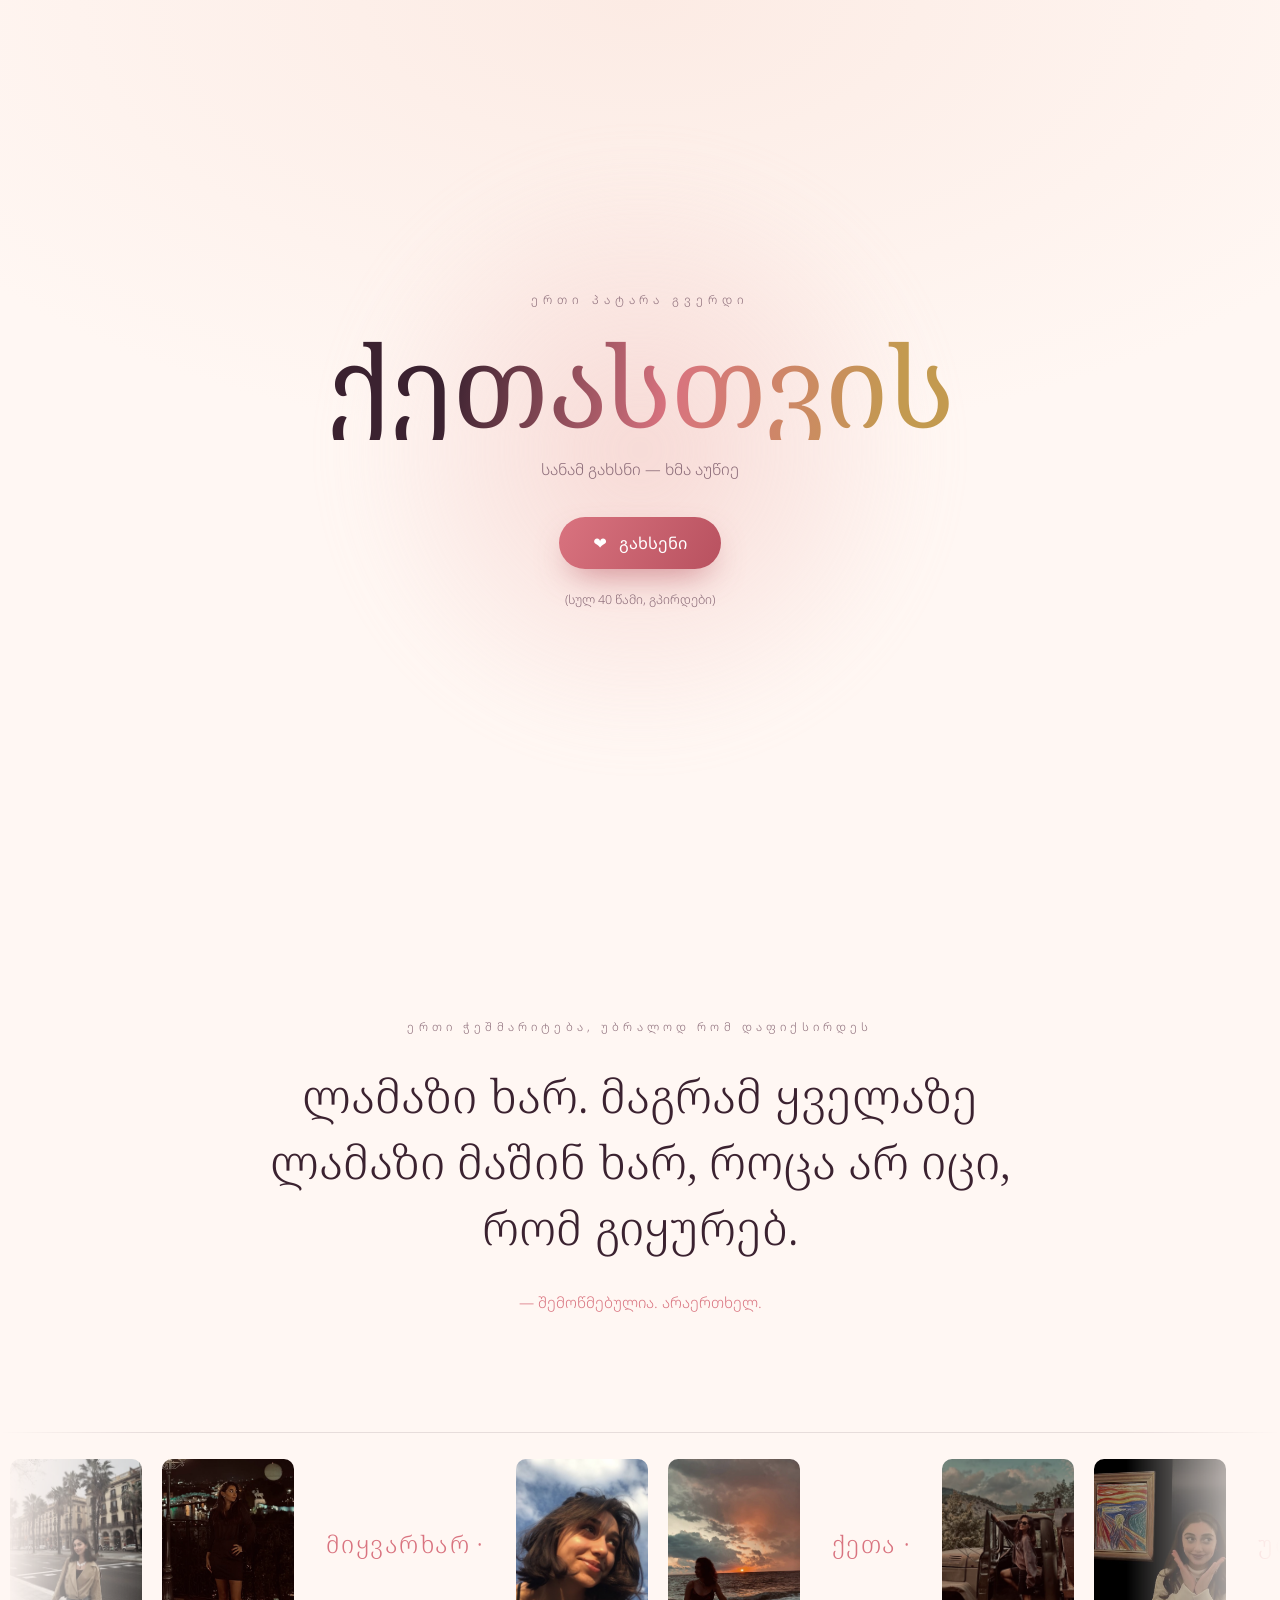
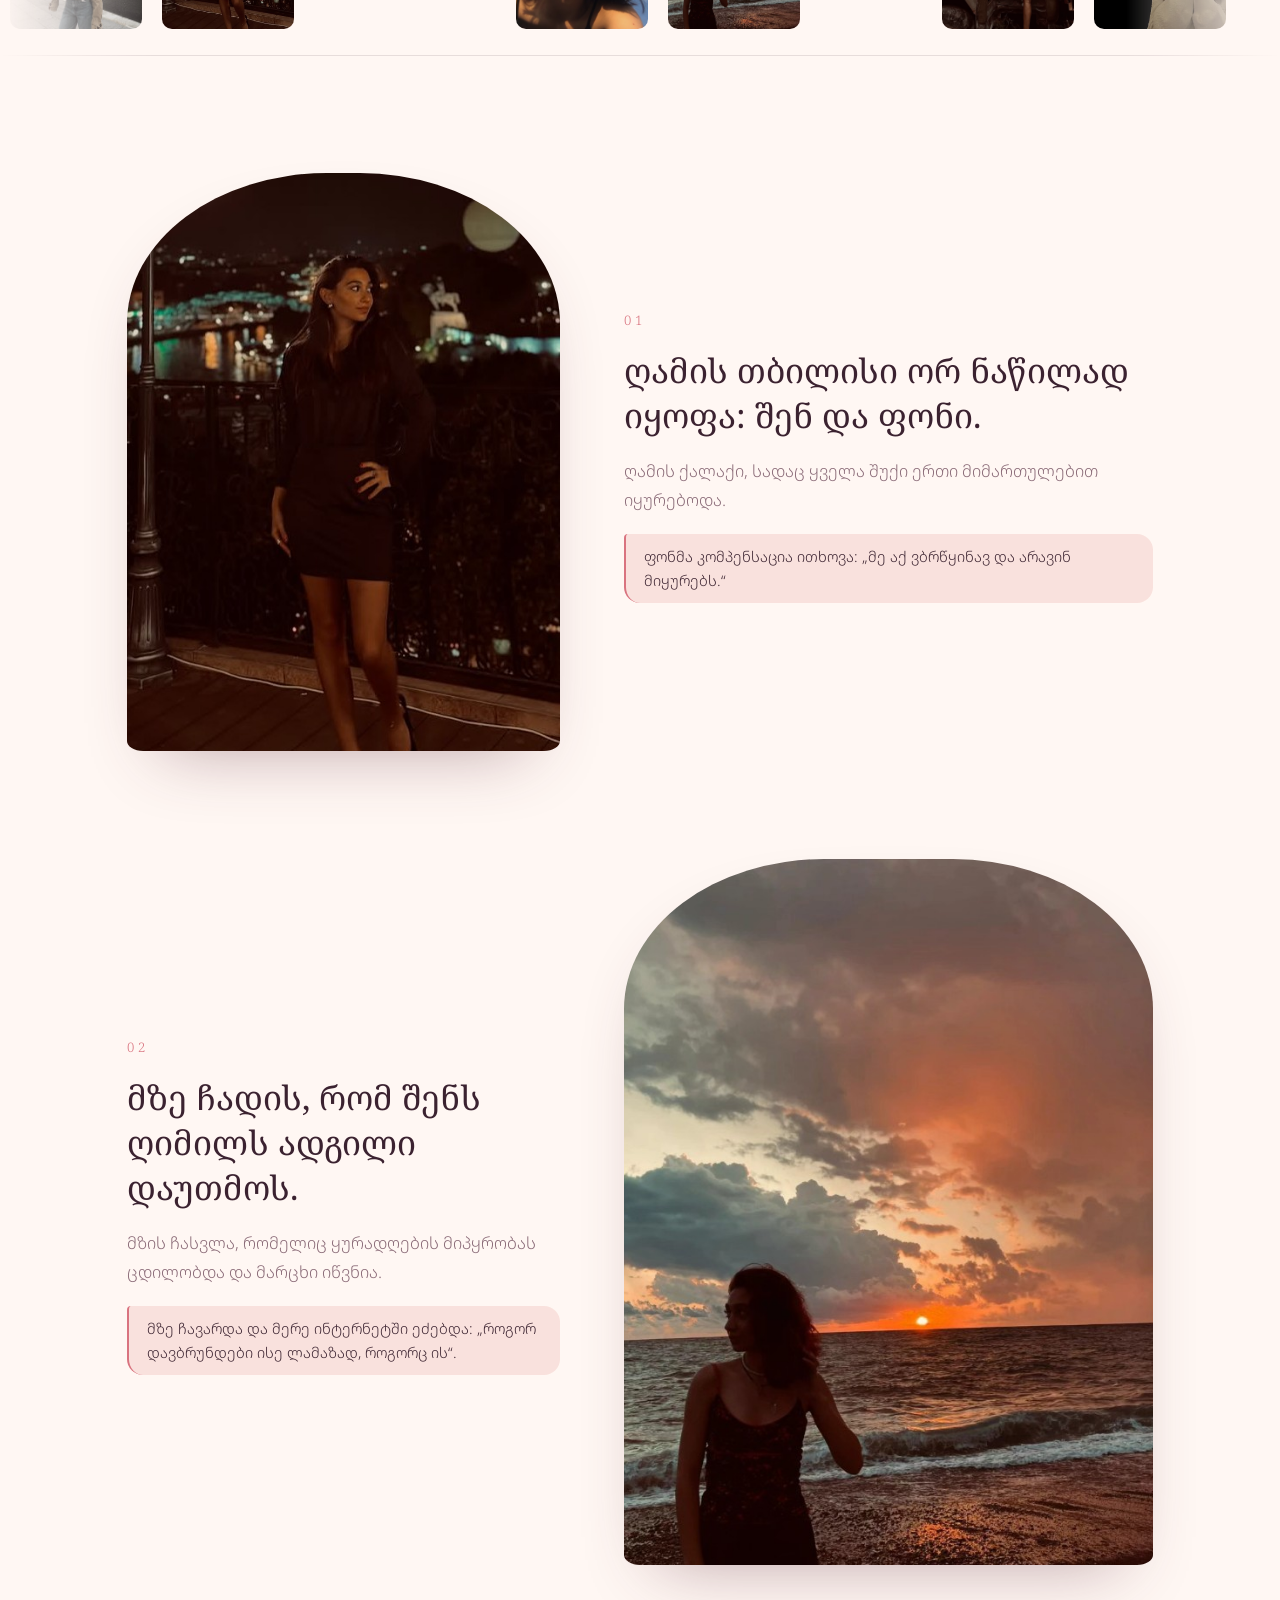
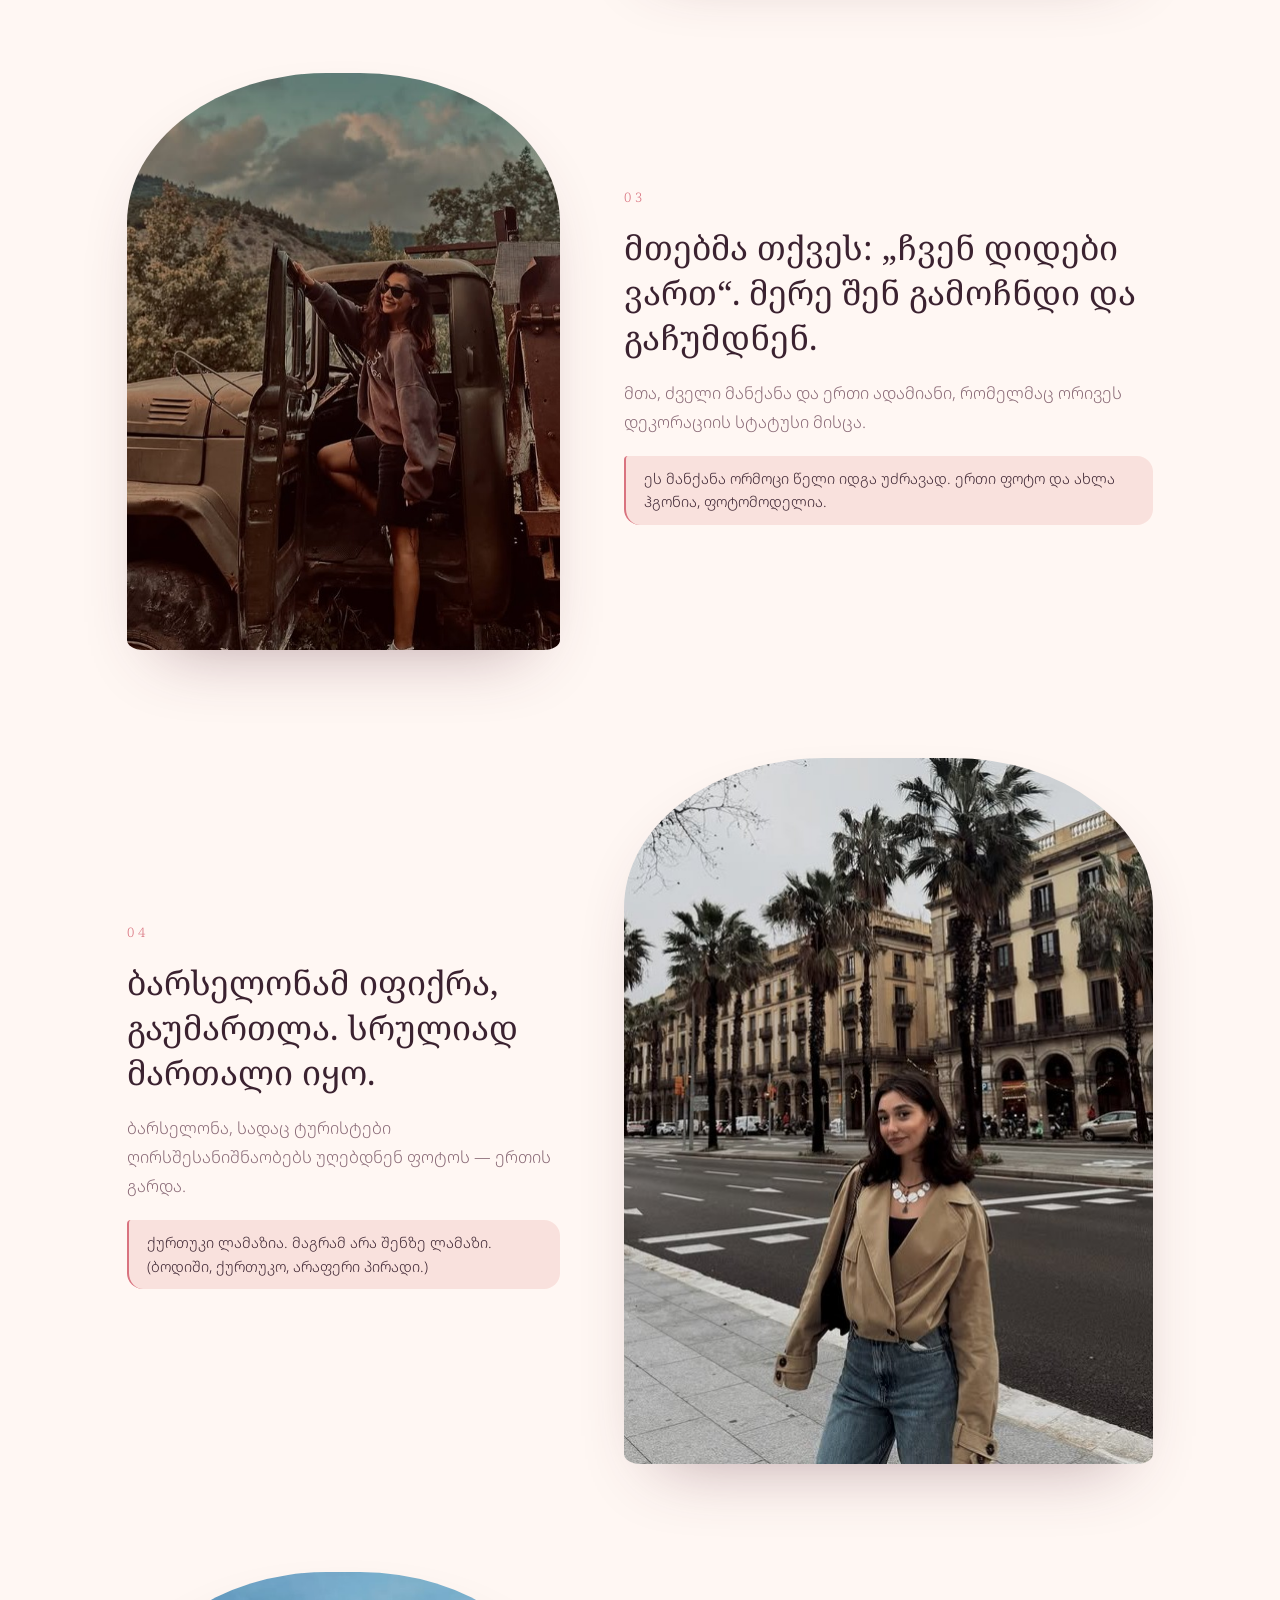
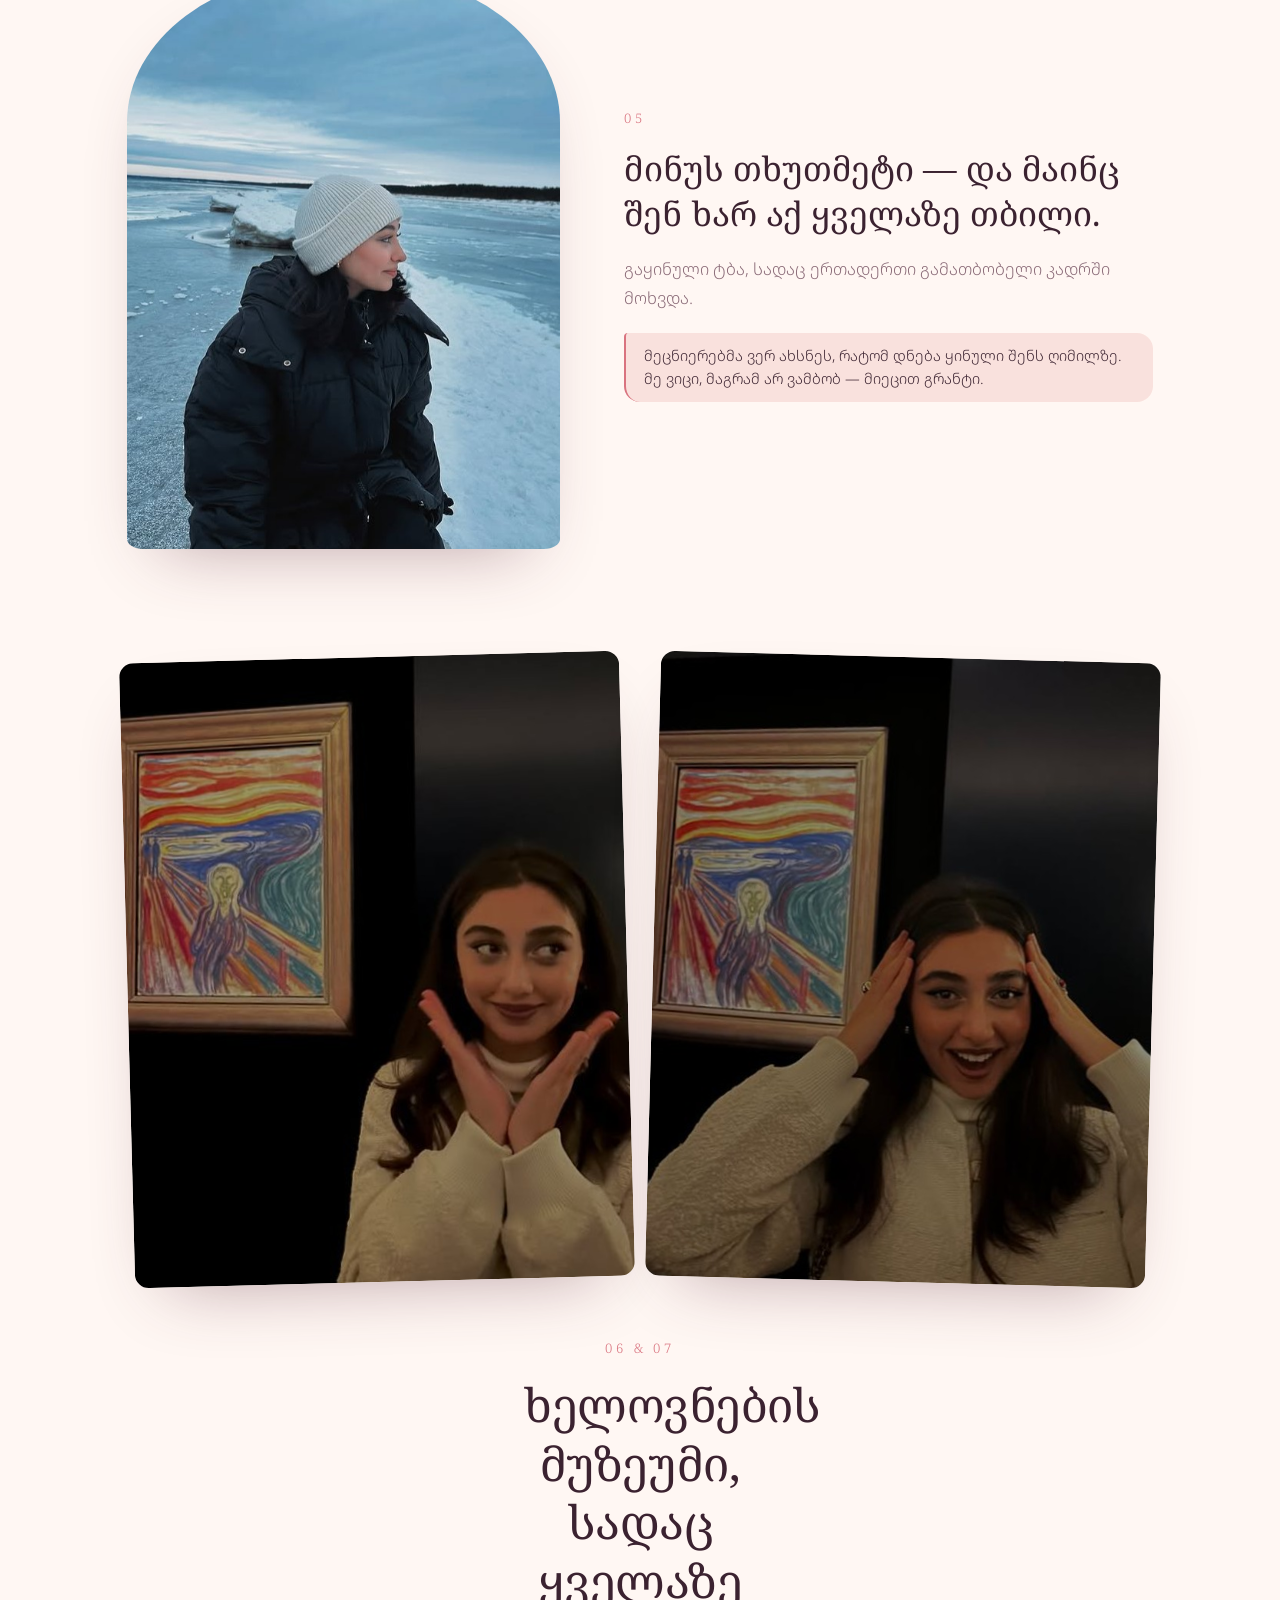
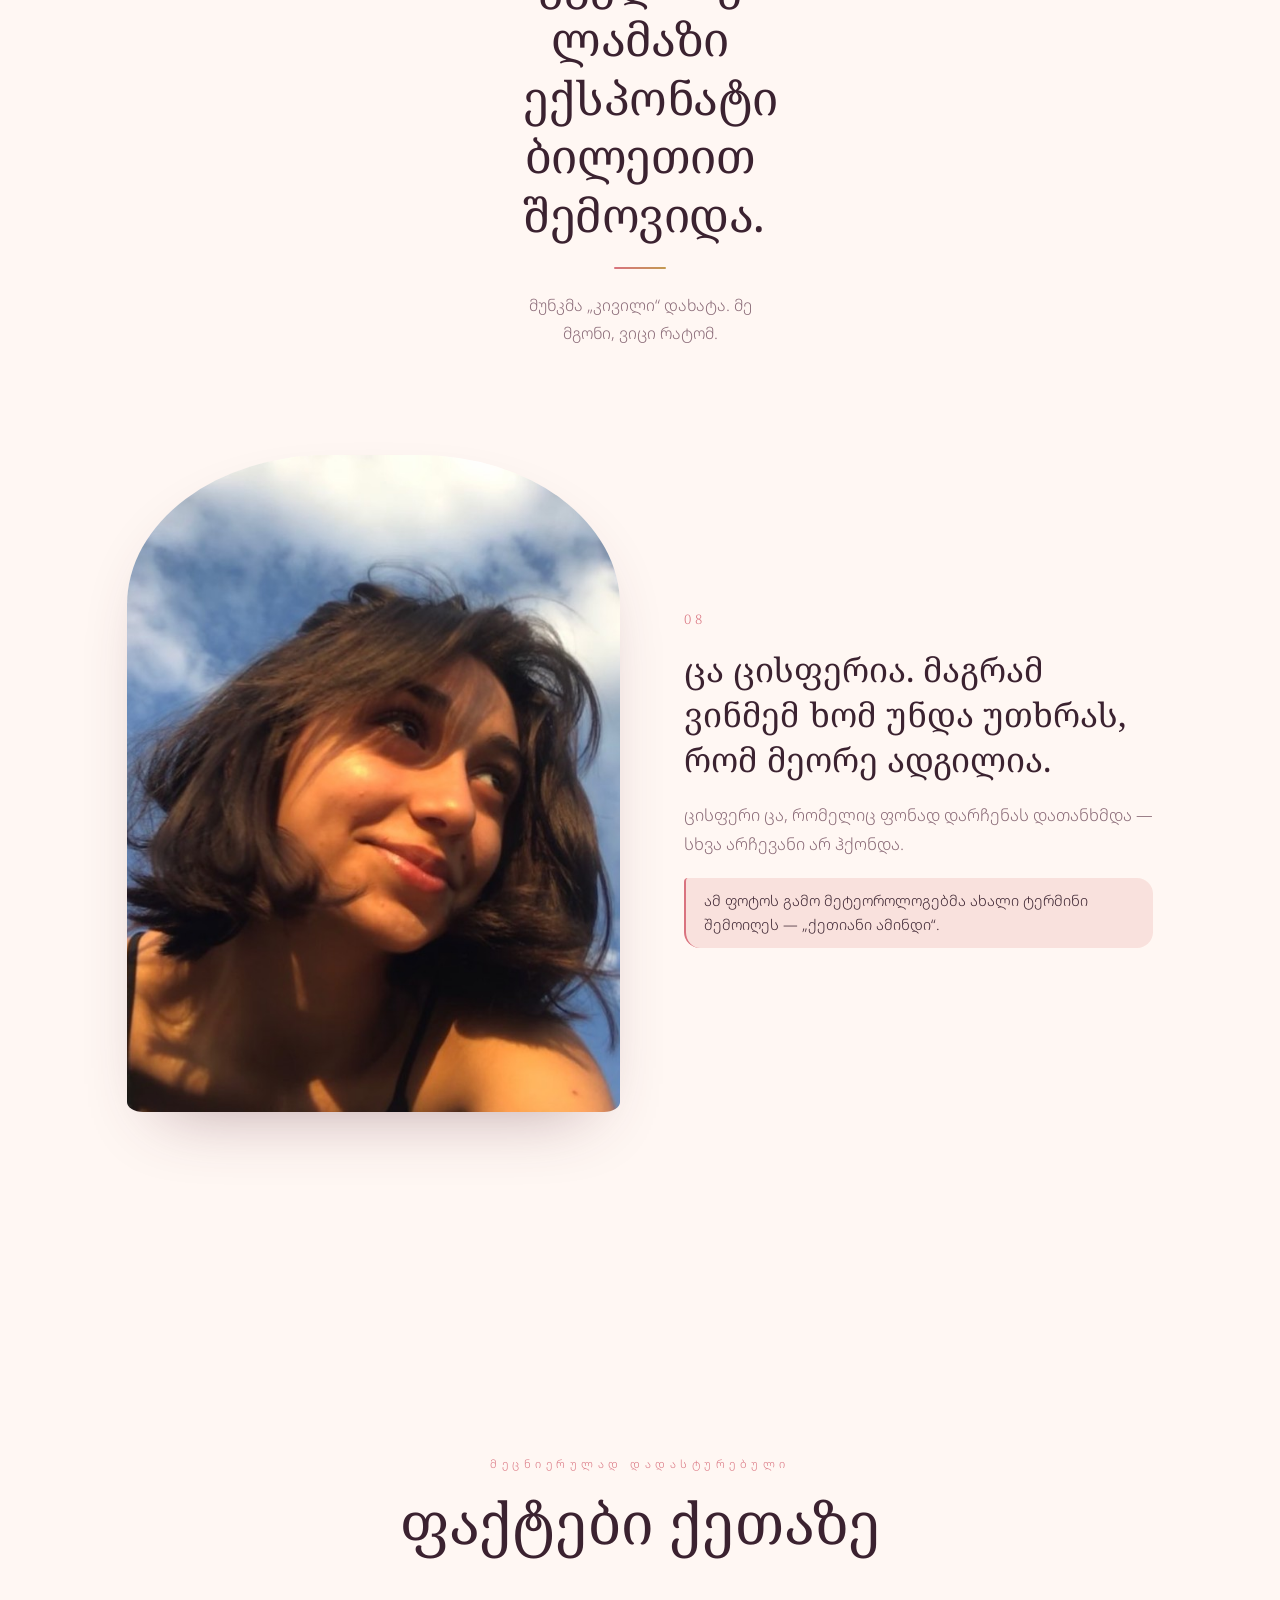
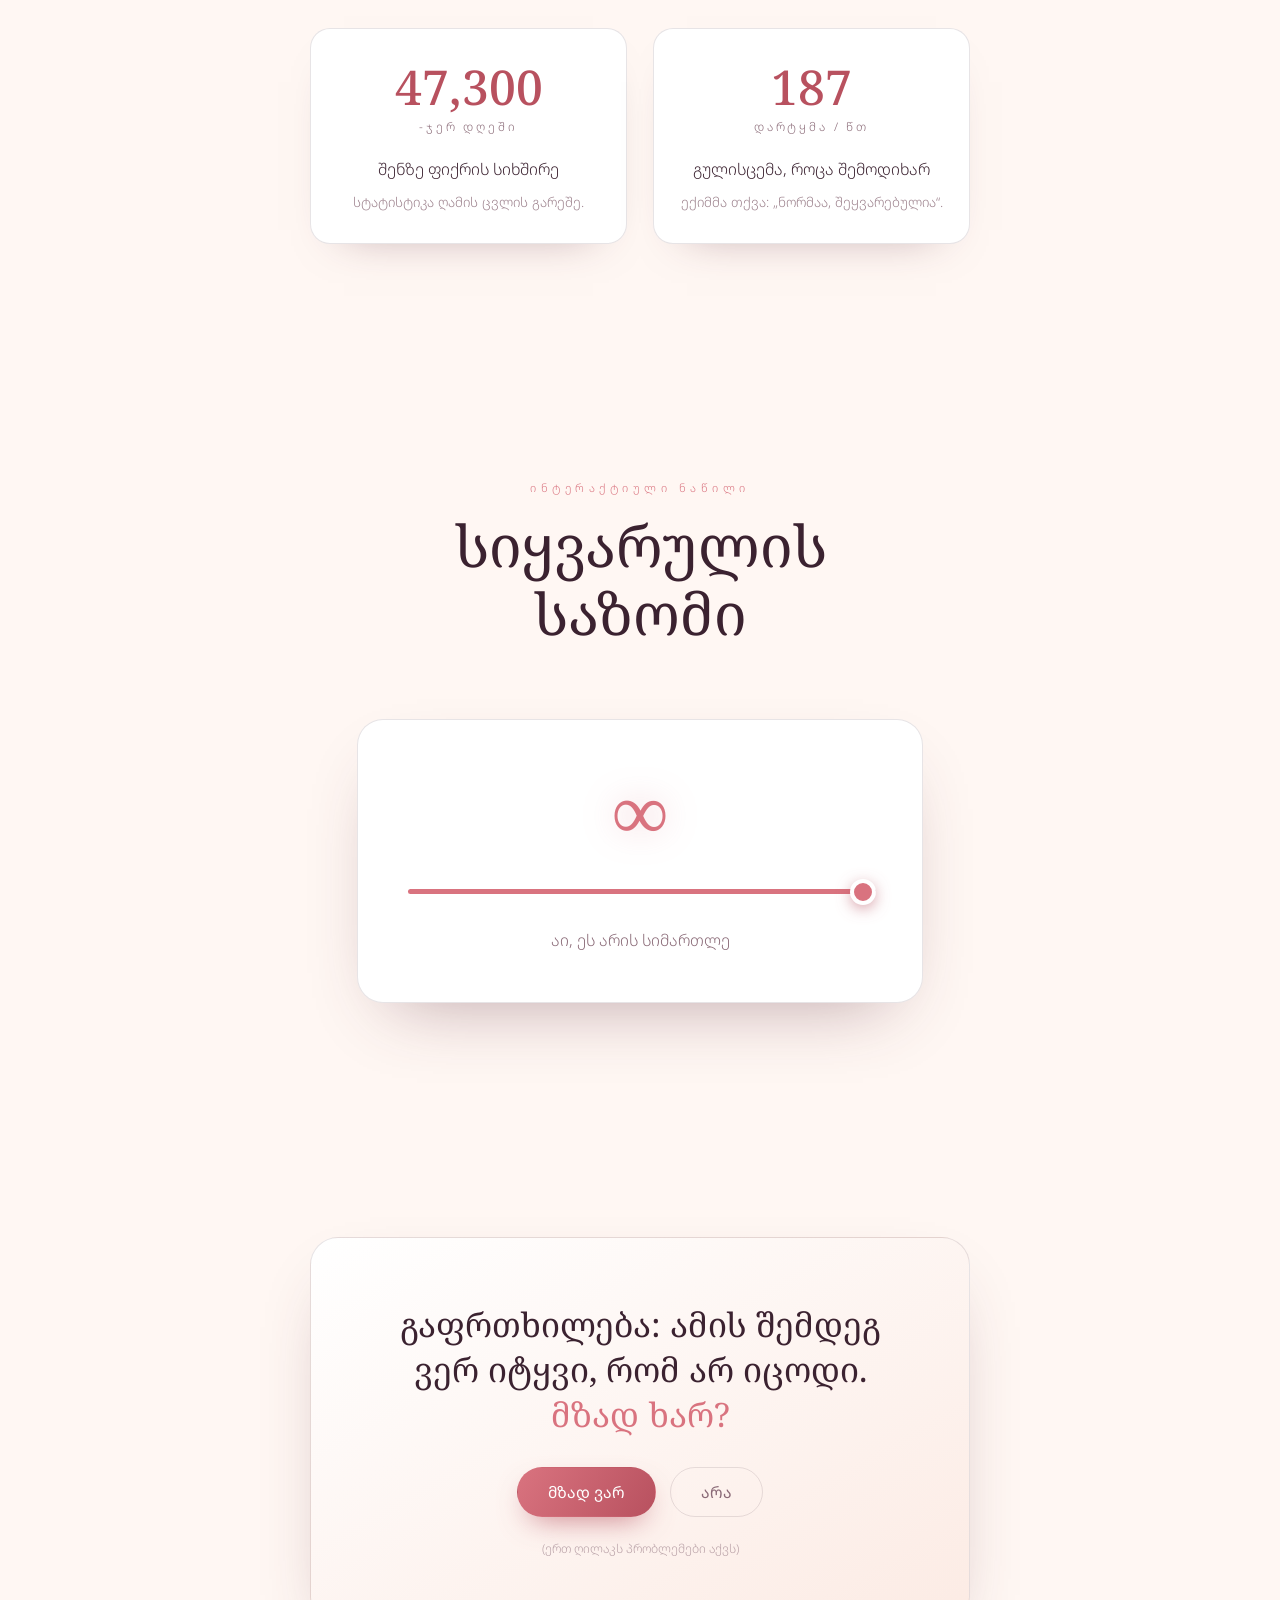
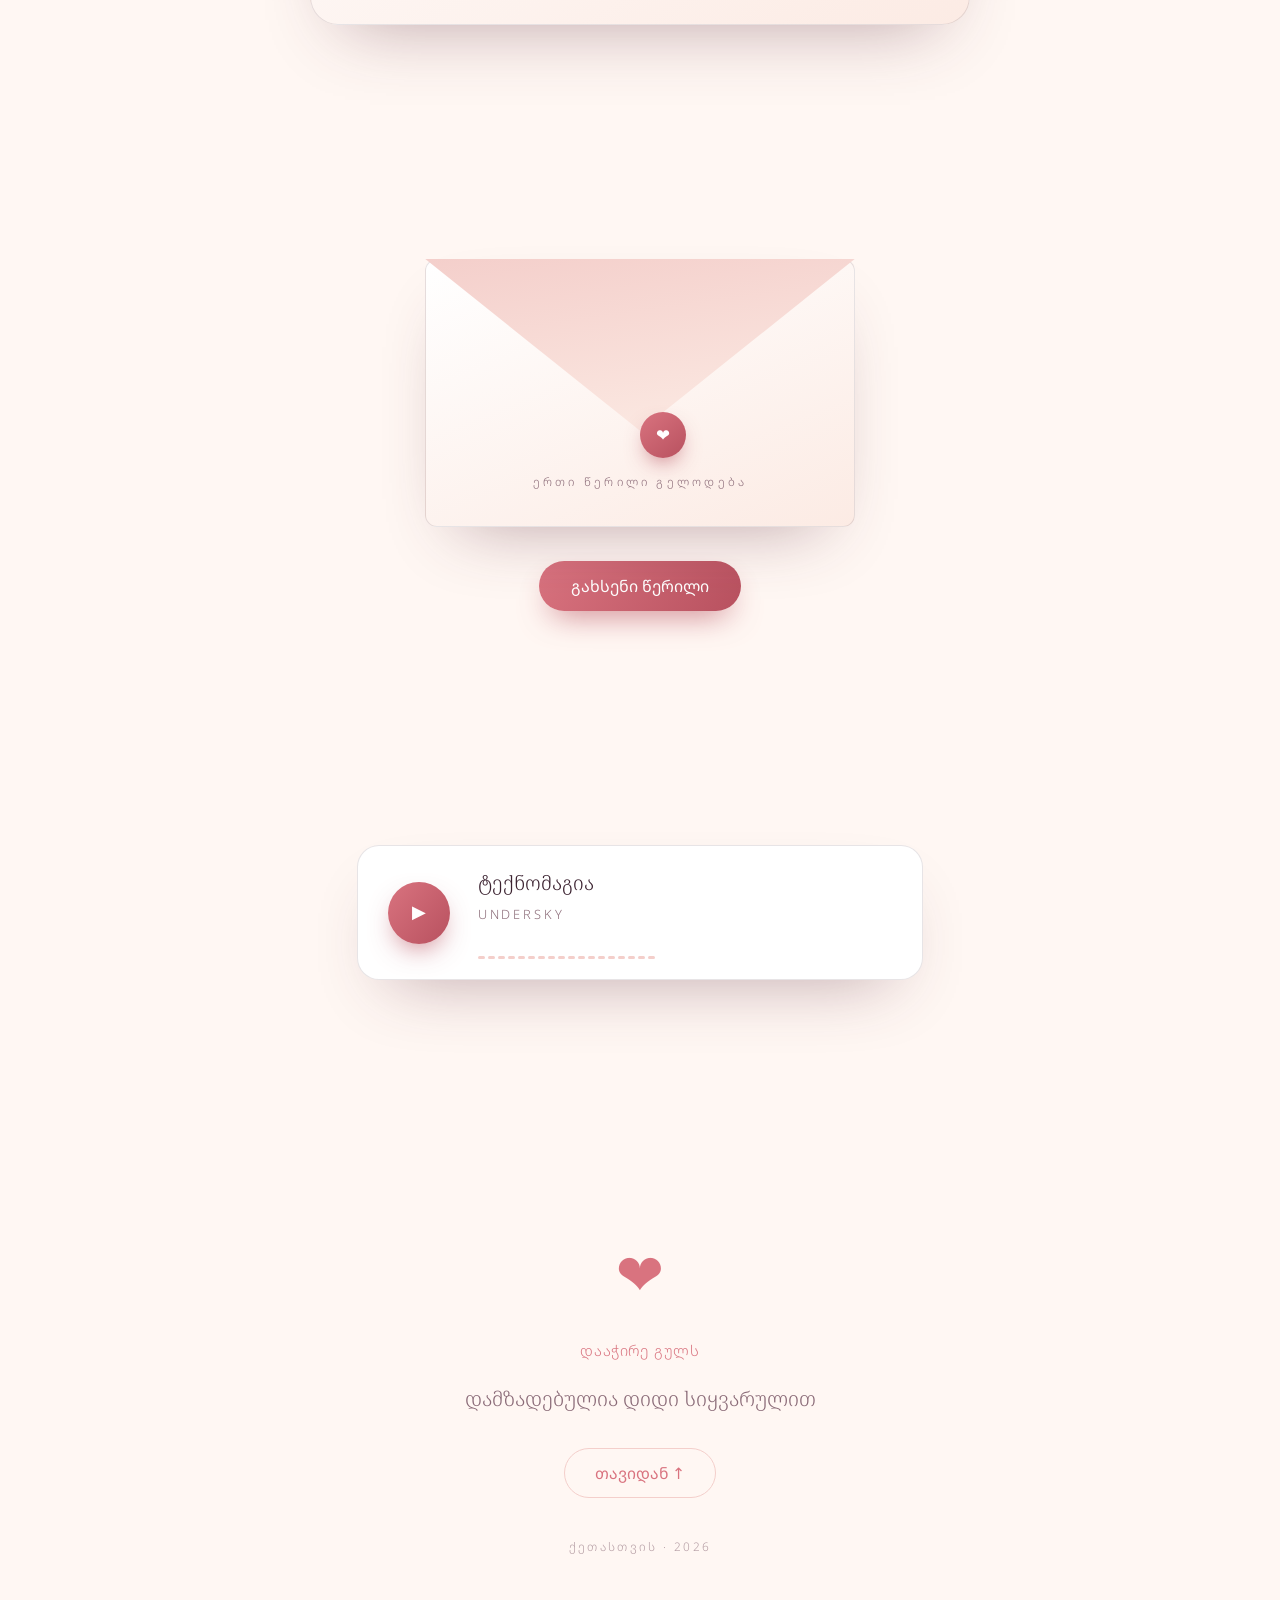
==== commit 9d7452d7: "წერილი კონვერტში: გახსნის ღილაკი და ანიმაცია - წერილი ახლა დახურულ კონვერტშია, ბეჭდით და წარწერით - " ====
--- a/index.html
+++ b/index.html
@@ -236,13 +236,23 @@
 
 <!-- ══════════════ წერილი ══════════════ -->
 <section class="letter" id="letter">
-  <div class="letter__paper reveal">
+  <div class="envwrap reveal" id="envwrap">
+    <div class="env" id="env">
+      <div class="env__body"></div>
+      <div class="env__note">ერთი წერილი გელოდება</div>
+      <div class="env__flap"></div>
+      <div class="env__seal">❤</div>
+    </div>
+    <button class="env__btn" id="letterBtn" type="button">გახსენი წერილი</button>
+  </div>
+
+  <div class="letter__paper" id="letterPaper" hidden>
     <p class="letter__to">ქეთა,</p>
     <p>არ ვიცი, როგორ იწყება ასეთი წერილები. ალბათ უხერხულად — და ეს ნორმალურია.</p>
     <p>უბრალოდ მინდოდა, სადმე დამეწერა, რომ შენ გამო ჩვეულებრივი დღეები ჩვეულებრივი აღარ არის. ყველაზე რიგითი საღამო, სადაც შენ ხარ, უკეთესია ყველაზე კარგ საღამოზე, სადაც არ ხარ.</p>
     <p>მე გვერდების გაკეთება მასე არ მჩვევია. მაგრამ ვიფიქრე — ყვავილი გაჭკნება, შოკოლადი შეიჭმება, ხოლო ეს აქ დარჩება. და ყოველთვის შეგიძლია გახსნა, როცა დაგავიწყდება, რამდენად საყვარელი ხარ.</p>
     <p class="letter__big">მიყვარხარ. უბრალოდ, უპირობოდ, ყოველდღე.</p>
-    <p class="letter__sign">— შენი <span class="letter__hb">❤</span></p>
+    <p class="letter__sign">— შენ, და მეტი არავინ <span class="letter__hb">❤</span></p>
   </div>
 </section>
 
--- a/style.css
+++ b/style.css
@@ -458,8 +458,68 @@
 .btn--ghost:hover{background:var(--rose);color:#fff;transform:translateY(-2px)}
 .btn--runaway{position:relative;transition:transform .45s cubic-bezier(.34,1.56,.64,1),opacity .4s}
 
-/* ─────────────  წერილი  ───────────── */
+/* ─────────────  წერილი: კონვერტი  ───────────── */
 .letter{display:grid;place-items:center}
+.envwrap{
+  display:grid;place-items:center;gap:clamp(22px,3.5vw,34px);
+  transition:opacity .65s ease,transform .65s cubic-bezier(.4,0,1,1);
+}
+.envwrap.is-gone{opacity:0;transform:scale(.8) translateY(-16px);pointer-events:none}
+
+.env{
+  position:relative;width:min(430px,86vw);aspect-ratio:1.6;
+  perspective:1000px;cursor:pointer;
+  transition:transform .6s cubic-bezier(.34,1.56,.64,1);
+}
+.env:hover{transform:translateY(-7px) rotate(-.7deg)}
+.env__body{
+  position:absolute;inset:0;border-radius:12px;overflow:hidden;
+  background:linear-gradient(158deg,var(--card),var(--bg-2));
+  border:1px solid var(--line);box-shadow:var(--shadow);
+}
+.env__body::before,.env__body::after{
+  content:"";position:absolute;inset:0;
+  border-top:1px solid var(--line);opacity:.45;
+}
+.env__body::before{clip-path:polygon(0 0,50% 62%,0 100%)}
+.env__body::after{clip-path:polygon(100% 0,50% 62%,100% 100%)}
+.env__note{
+  position:absolute;left:0;right:0;bottom:13%;z-index:2;text-align:center;
+  font-size:.72rem;letter-spacing:.28em;text-transform:uppercase;
+  color:var(--ink-soft);transition:opacity .5s;
+}
+.env.is-open .env__note{opacity:0}
+.env__flap{
+  position:absolute;left:0;right:0;top:0;height:64%;z-index:3;
+  background:linear-gradient(172deg,var(--rose-lt),var(--bg-2));
+  clip-path:polygon(0 0,100% 0,50% 100%);
+  transform-origin:top center;
+  transition:transform .85s cubic-bezier(.65,0,.35,1),filter .85s;
+}
+.env.is-open .env__flap{transform:rotateX(-170deg);filter:brightness(.96)}
+.env__seal{
+  position:absolute;left:50%;top:57%;z-index:4;
+  width:46px;height:46px;border-radius:50%;
+  display:grid;place-items:center;color:#fff;font-size:1.05rem;
+  background:linear-gradient(140deg,var(--rose),var(--rose-deep));
+  box-shadow:0 10px 22px -8px rgba(184,81,95,.85);
+  animation:sealBeat 1.9s ease-in-out infinite;
+  transition:opacity .45s,transform .5s;
+}
+.env.is-open .env__seal{animation:none;opacity:0;transform:translate(-50%,-50%) scale(.35)}
+.env__btn{
+  display:inline-flex;align-items:center;gap:10px;
+  font-family:var(--sans);font-size:1rem;font-weight:400;
+  padding:14px 32px;border-radius:999px;cursor:pointer;border:none;color:#fff;
+  background:linear-gradient(120deg,var(--rose),var(--rose-deep));
+  box-shadow:0 14px 32px -12px rgba(184,81,95,.8);
+  transition:transform .35s cubic-bezier(.34,1.56,.64,1),box-shadow .35s;
+}
+.env__btn:hover{transform:translateY(-3px) scale(1.04)}
+.env__btn:active{transform:scale(.97)}
+
+.letter__paper[hidden]{display:none}
+.letter__paper.is-out{animation:letterOut 1.05s cubic-bezier(.22,1,.36,1)}
 .letter__paper{
   position:relative;width:min(100%,700px);
   background:var(--card);border:1px solid var(--line);
@@ -538,7 +598,7 @@
   font-size:.92rem;color:var(--rose);margin:14px 0 0;min-height:1.6em;
   letter-spacing:.04em;
 }
-.end__msg.is-pop{animation:pop .55s cubic-bezier(.34,1.56,.64,1) both}
+.end__msg.is-pop{animation:pop .55s cubic-bezier(.34,1.56,.64,1)}
 .end__txt{font-family:var(--serif);font-size:clamp(1rem,2.4vw,1.25rem);
   line-height:1.7;margin:18px 0 32px;color:var(--ink-soft)}
 .end__txt em{font-style:normal;color:var(--rose)}
@@ -620,6 +680,18 @@
   100%{opacity:0;transform:translate(var(--dx,20px),-112vh) rotate(var(--rot,220deg)) scale(1.1)}
 }
 @keyframes blink{50%{opacity:0}}
+@keyframes sealBeat{
+  0%,100%{transform:translate(-50%,-50%) scale(1)}
+  14%{transform:translate(-50%,-50%) scale(1.15)}
+  28%{transform:translate(-50%,-50%) scale(1)}
+  42%{transform:translate(-50%,-50%) scale(1.09)}
+  56%{transform:translate(-50%,-50%) scale(1)}
+}
+@keyframes letterOut{
+  0%{opacity:0;transform:translateY(74px) scale(.9) rotate(-1.6deg);filter:blur(5px)}
+  60%{opacity:1}
+  100%{opacity:1;transform:none;filter:none}
+}
 @keyframes pop{
   0%{opacity:0;transform:translateY(10px) scale(.9)}
   60%{opacity:1;transform:translateY(0) scale(1.04)}
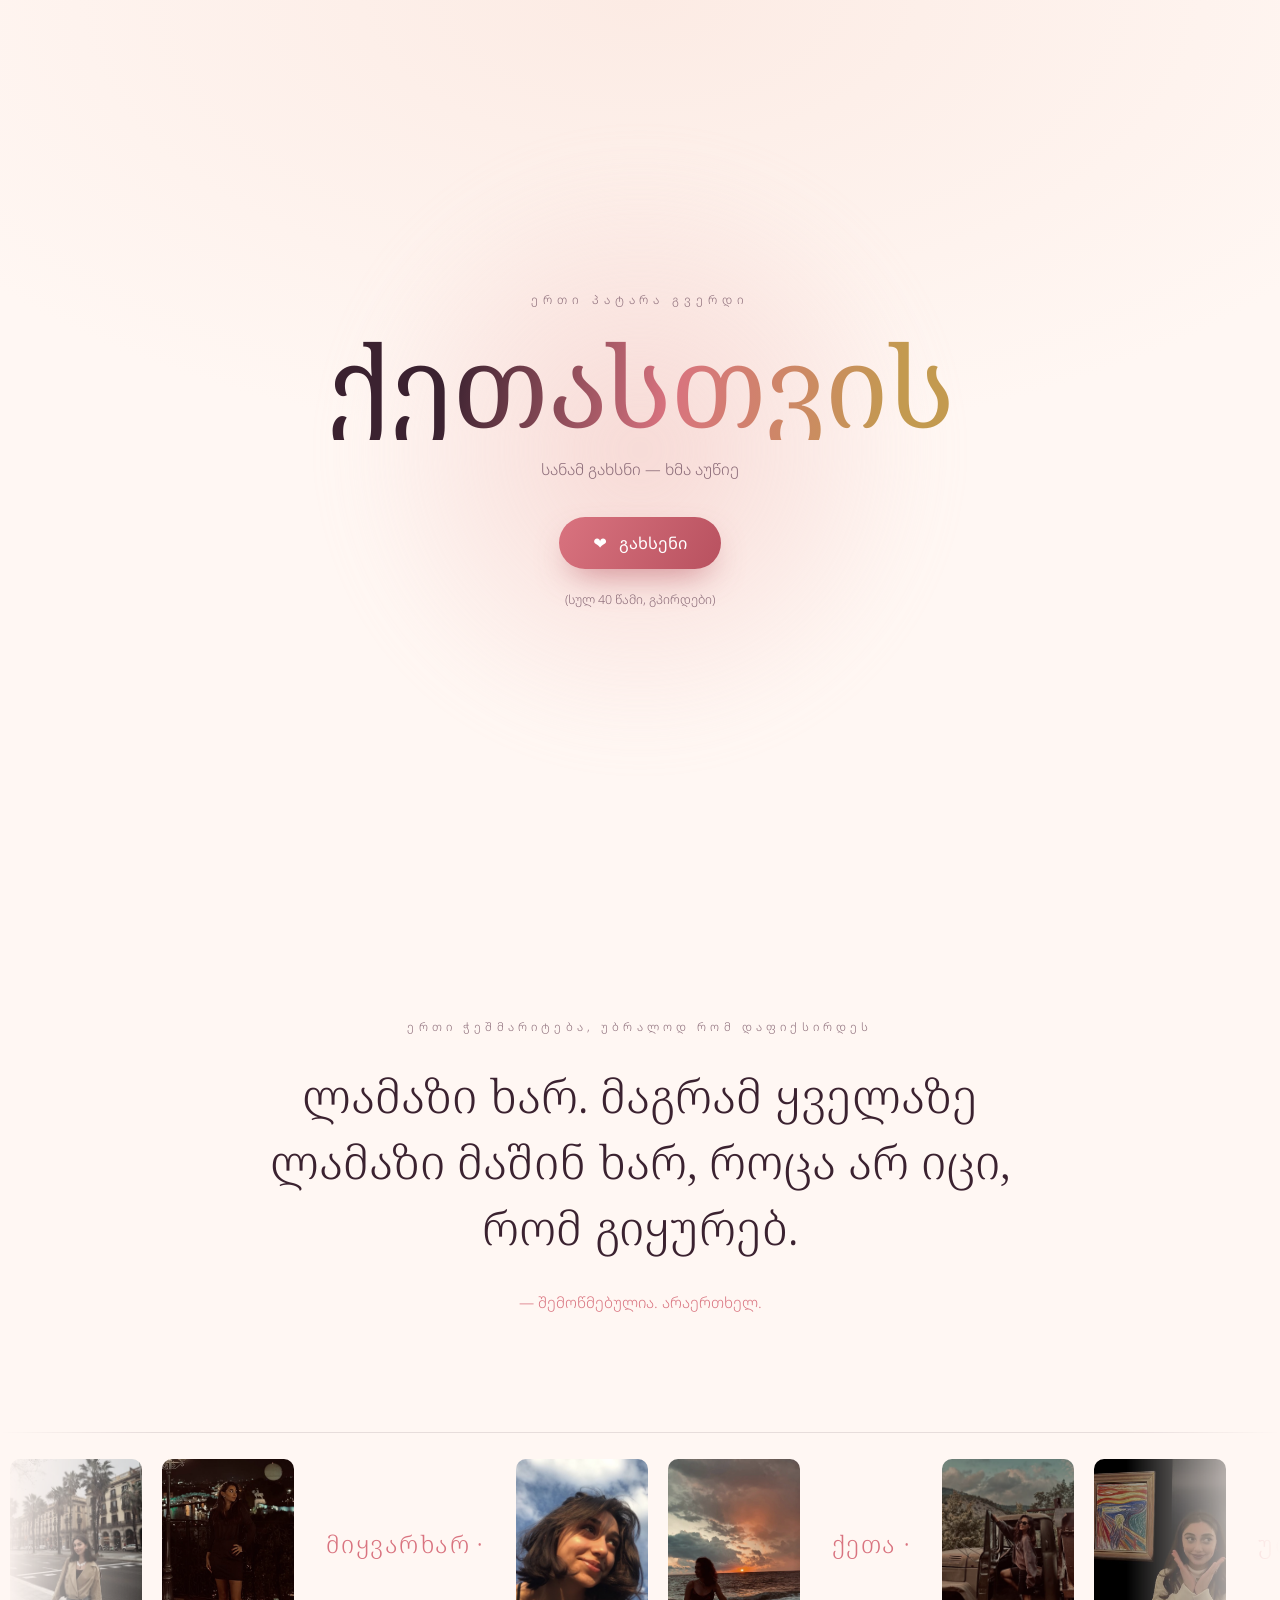
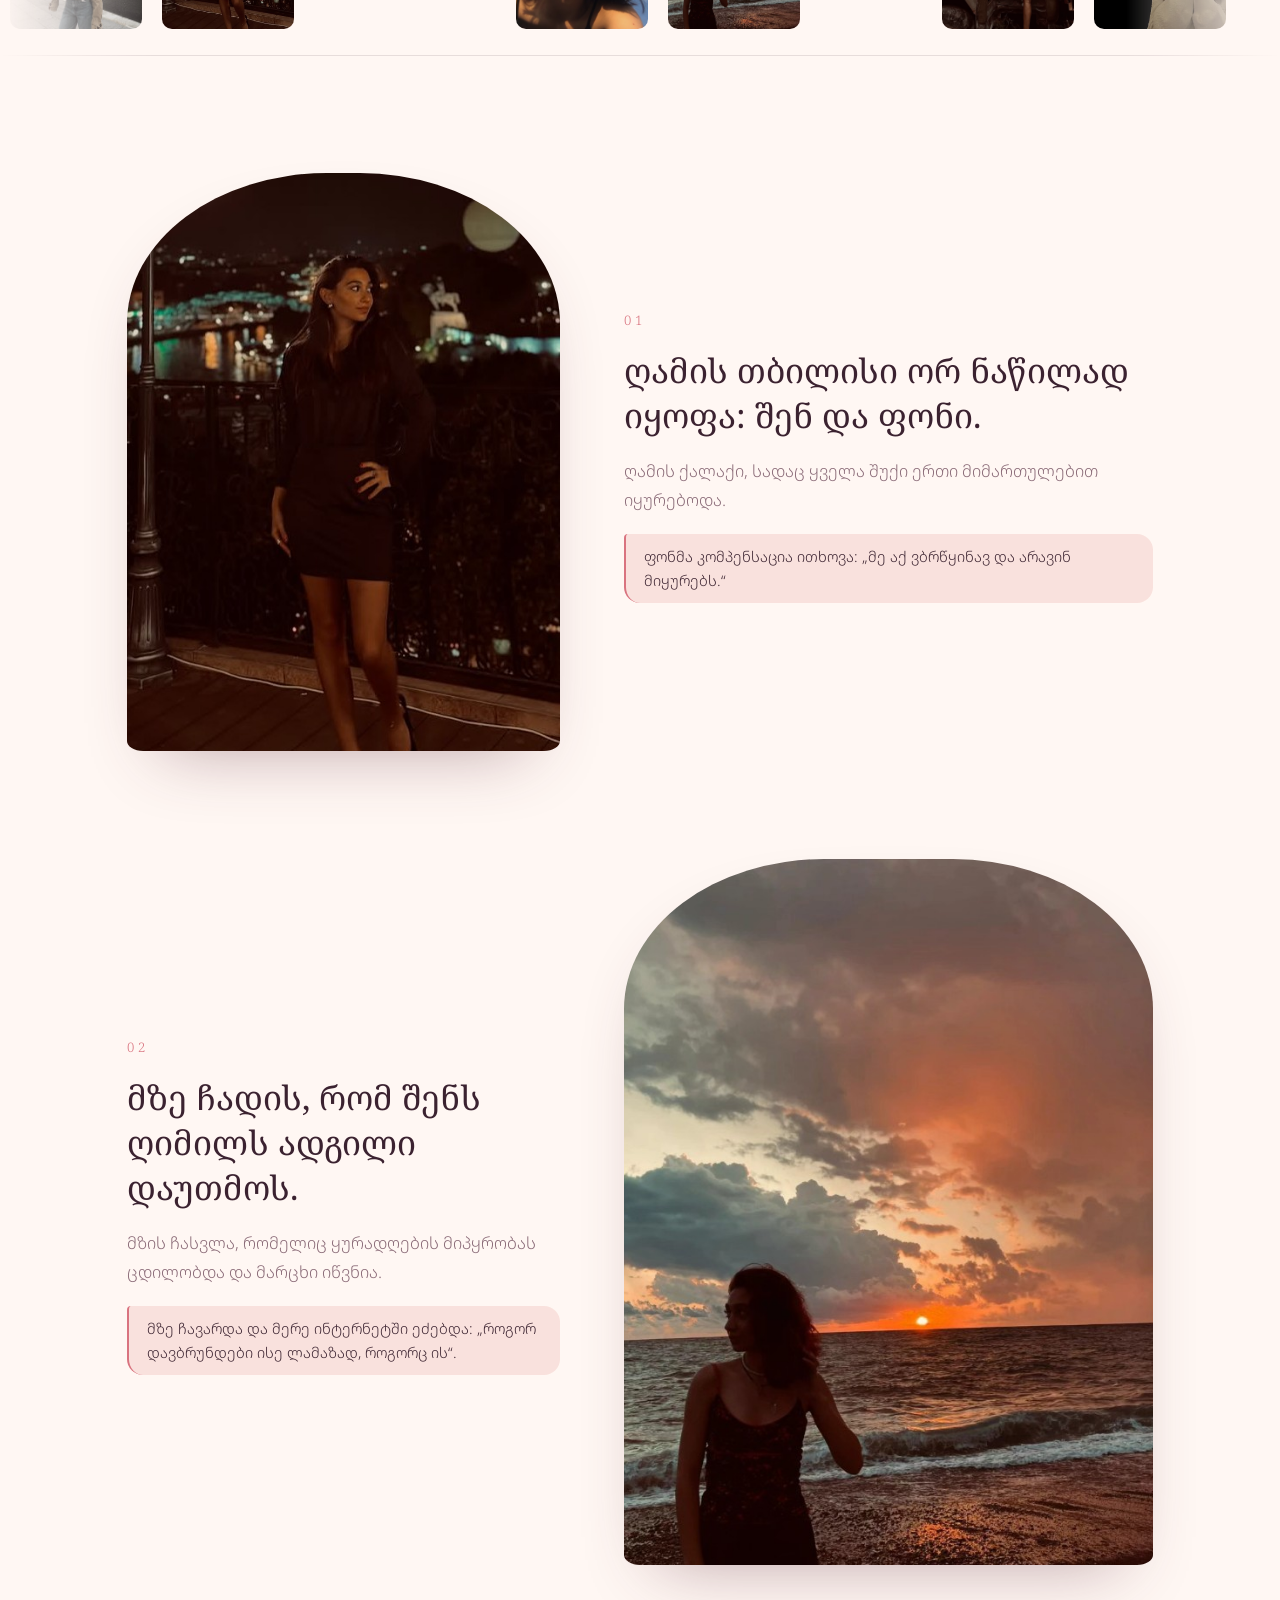
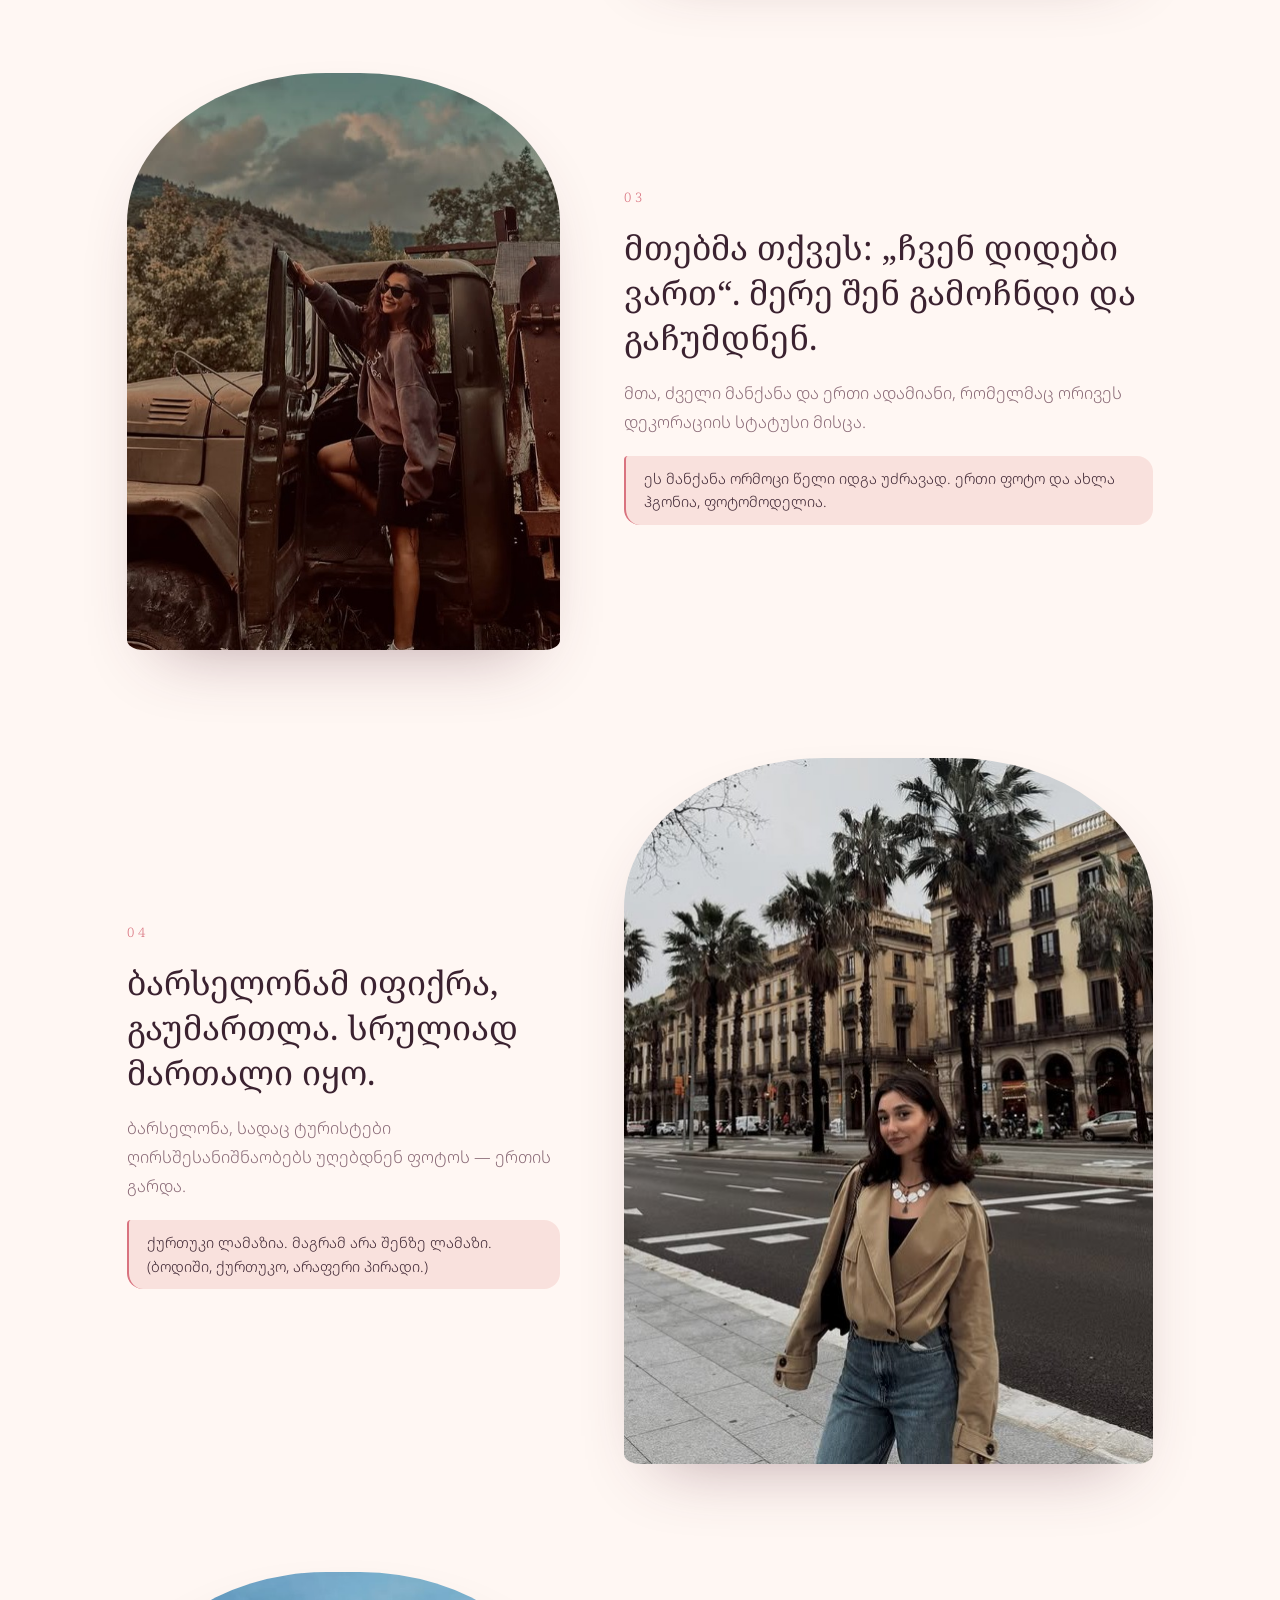
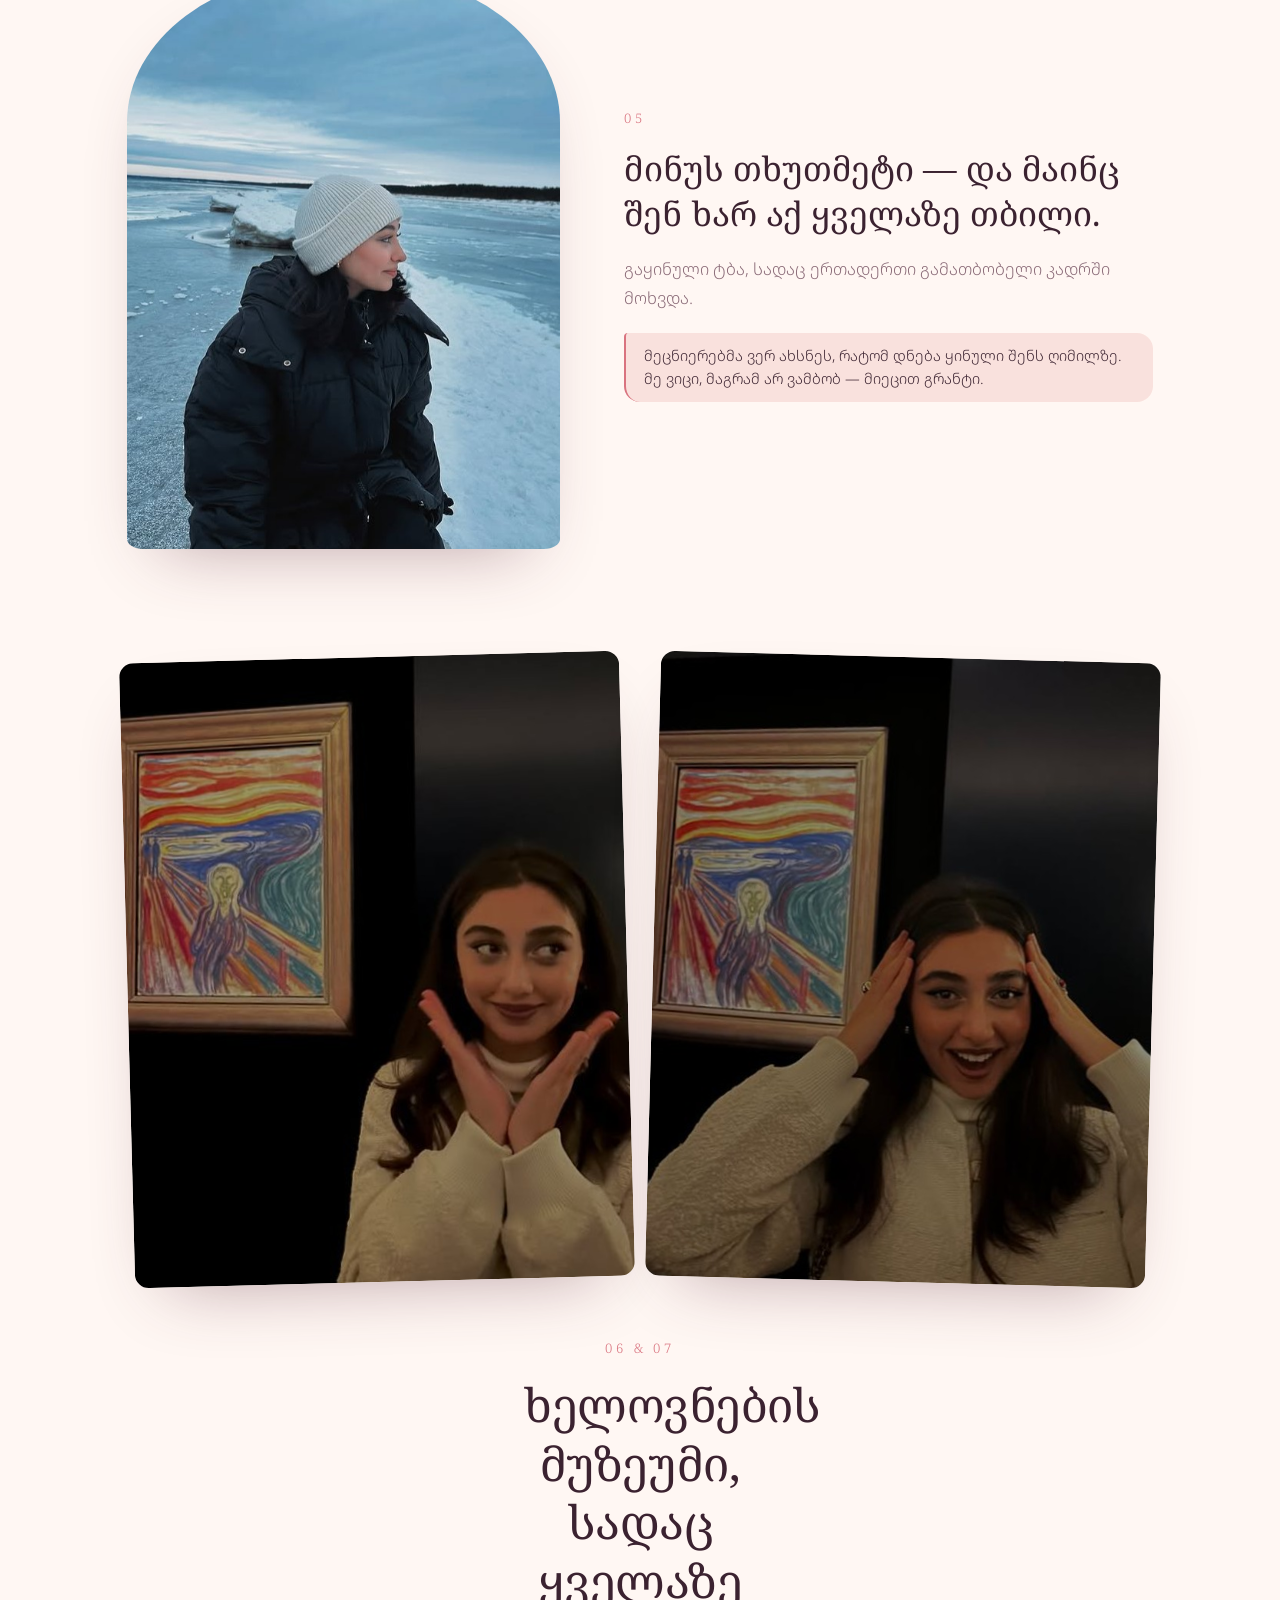
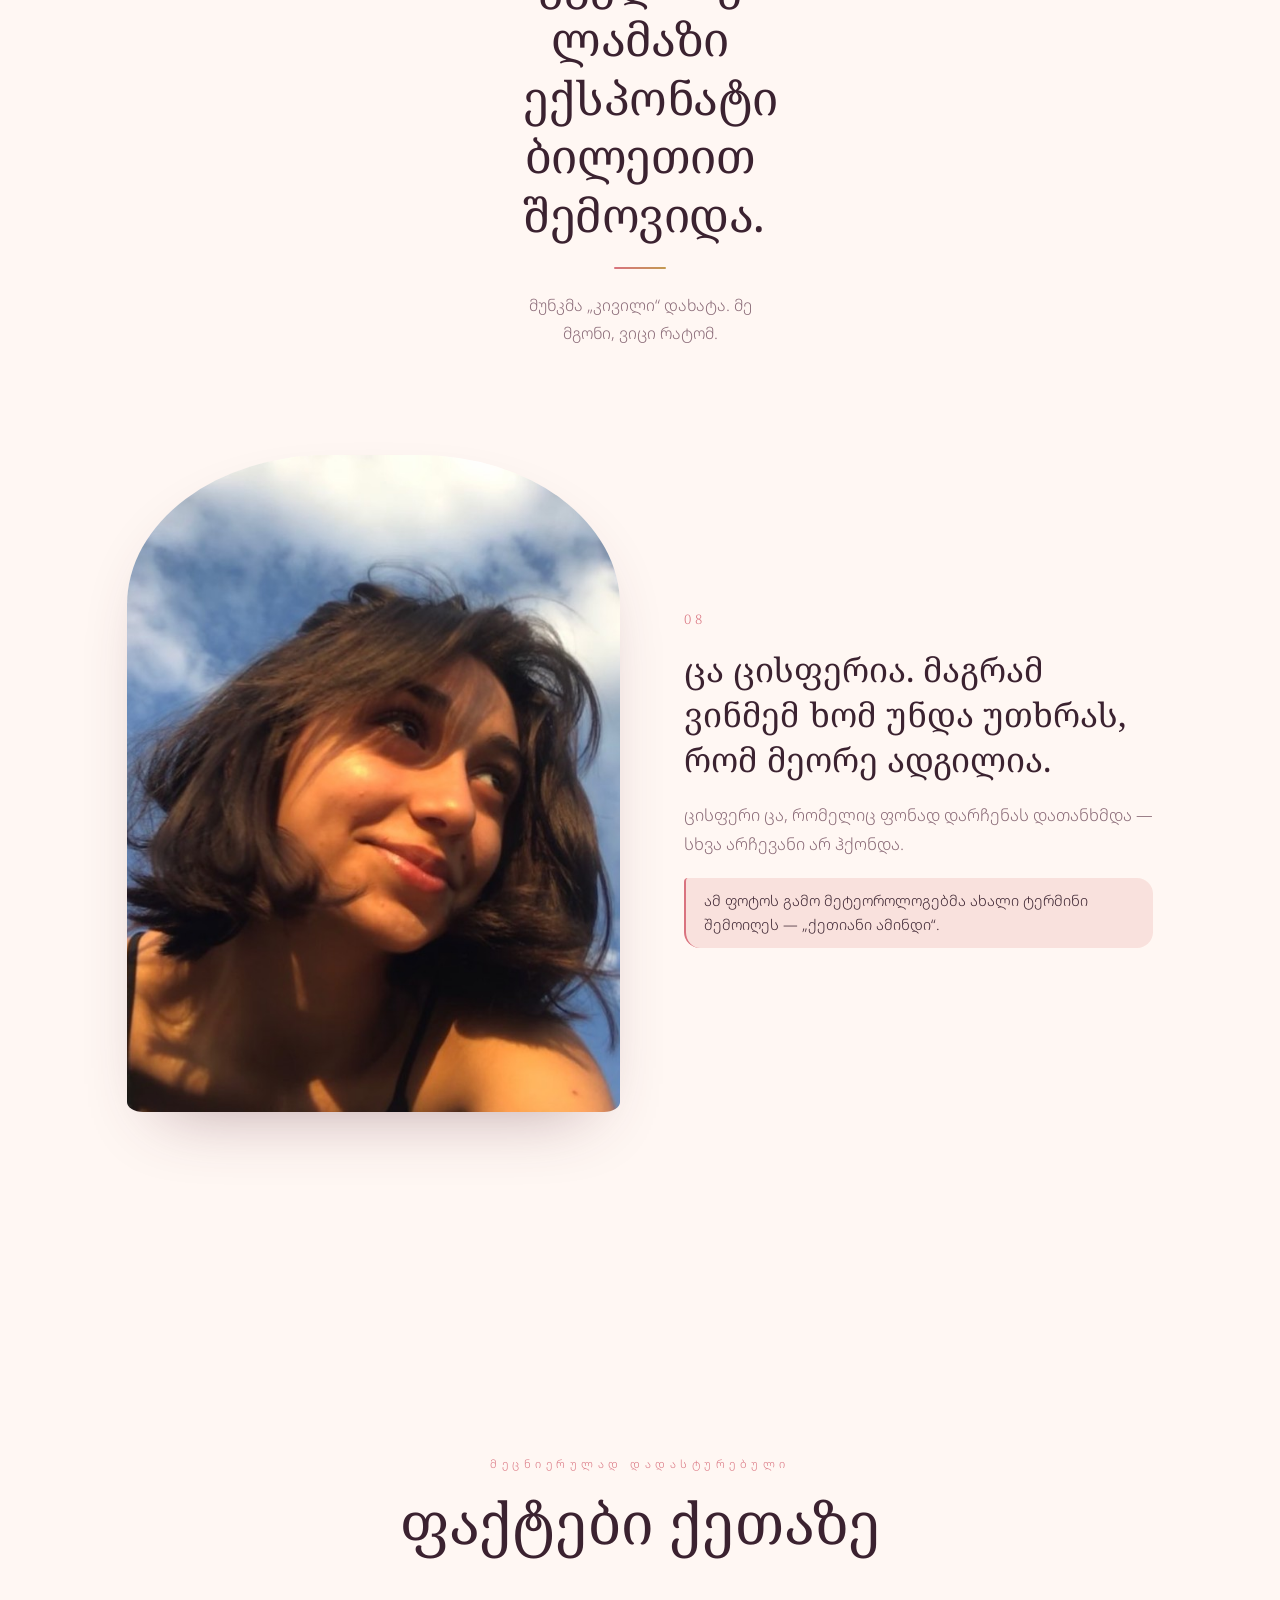
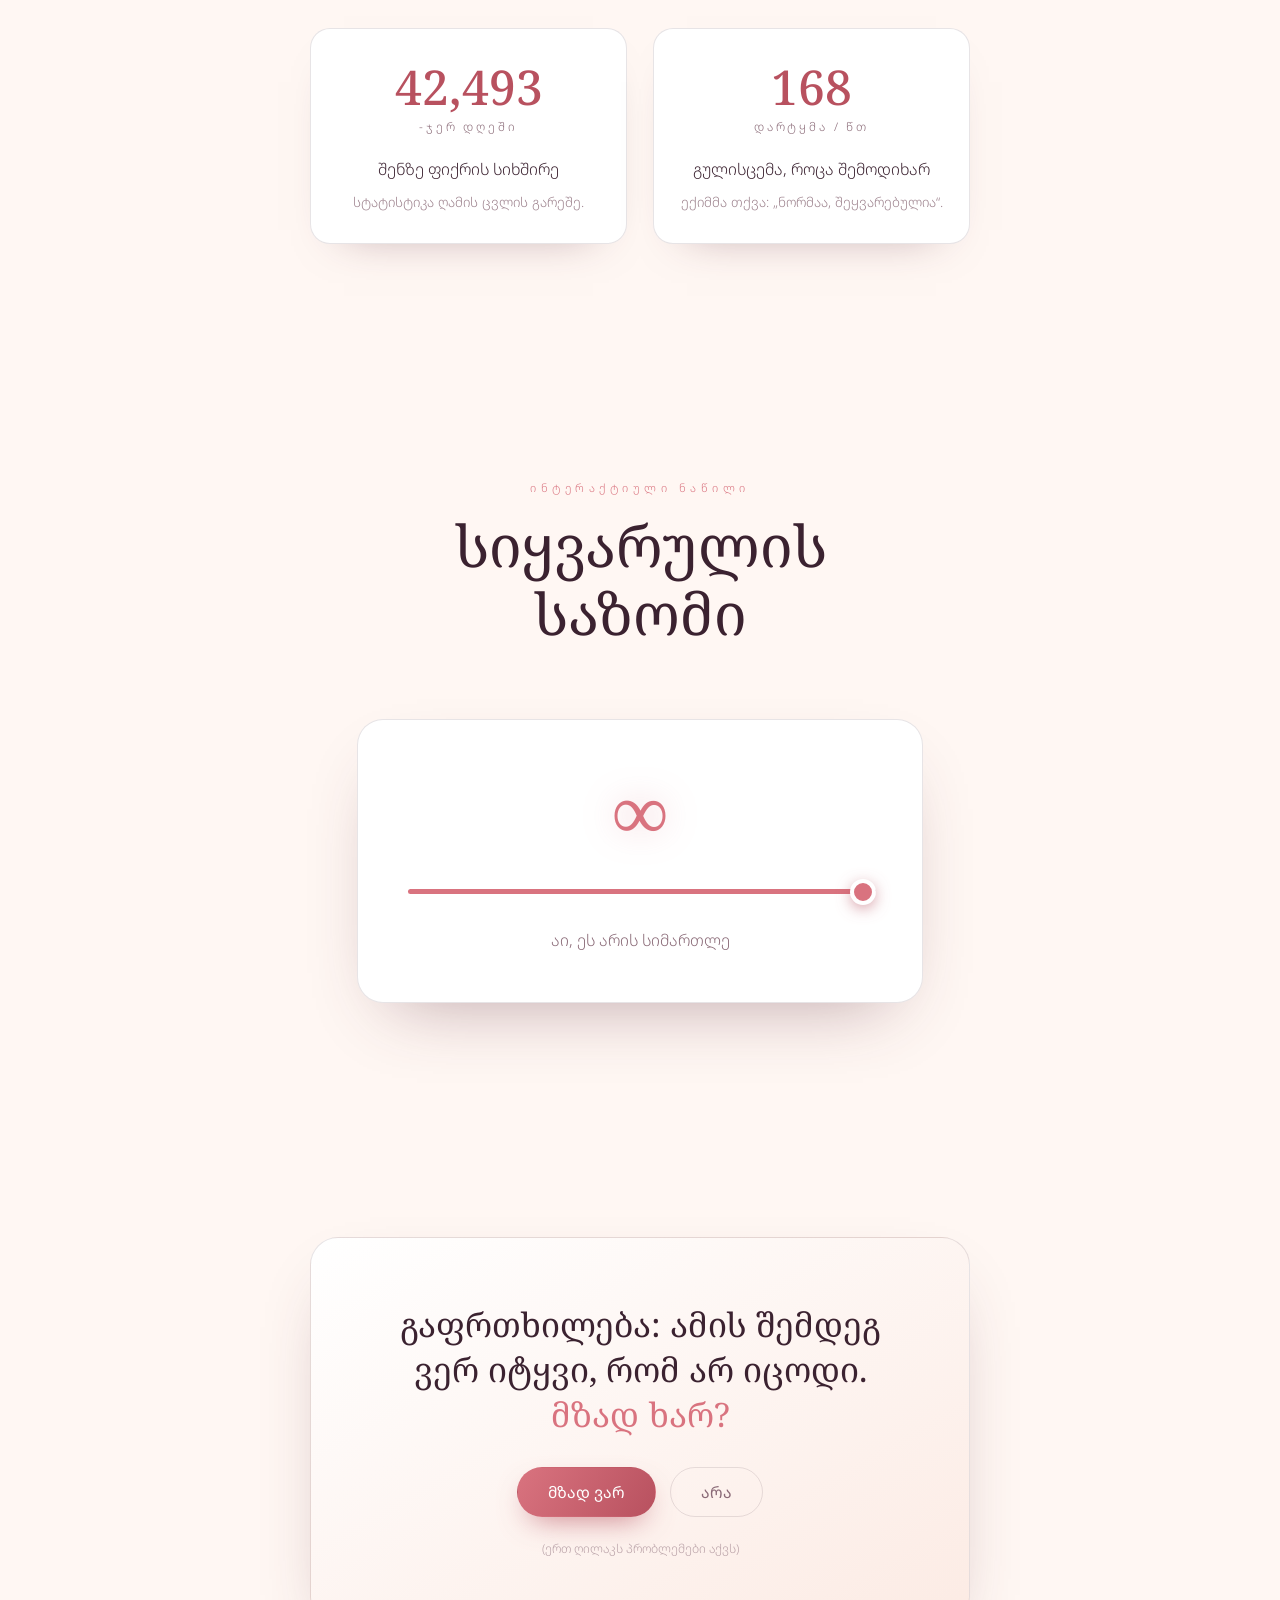
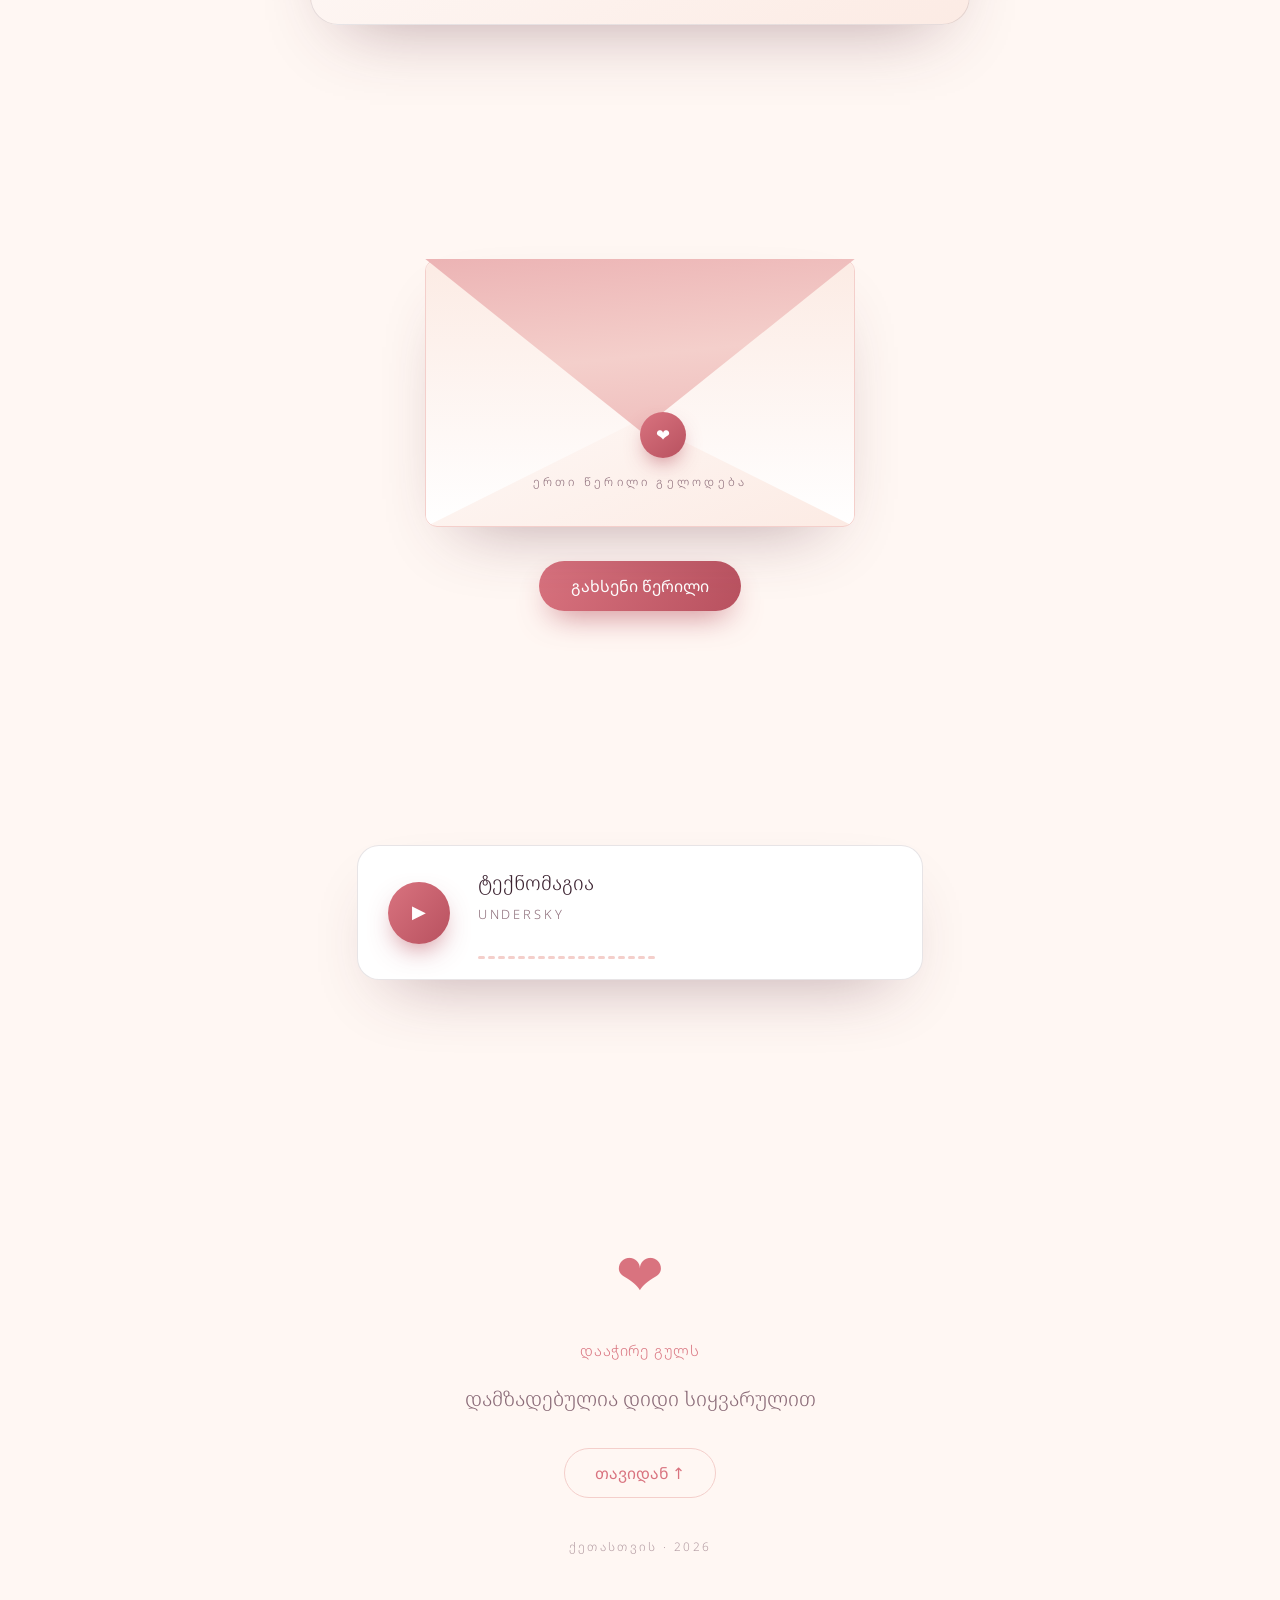
==== commit 4109b1ed: "კონვერტი: დახურვის შესაძლებლობა და ქეშის გამორთვა - წერილს დაემატა „დააბრუნე კონვერტში" — წერილი ჩაბ" ====
--- a/index.html
+++ b/index.html
@@ -9,7 +9,7 @@
 <link rel="preconnect" href="https://fonts.googleapis.com">
 <link rel="preconnect" href="https://fonts.gstatic.com" crossorigin>
 <link href="https://fonts.googleapis.com/css2?family=Noto+Serif+Georgian:wght@300;400;500;600;700&family=Noto+Sans+Georgian:wght@300;400;500;600&display=swap" rel="stylesheet">
-<link rel="stylesheet" href="style.css">
+<link rel="stylesheet" href="style.css?v=5">
 <script>document.documentElement.classList.add("js")</script>
 </head>
 <body>
@@ -218,11 +218,11 @@
     </div>
 
     <div class="ask__step ask__step--hidden" id="q2">
-      <h2>ეს გვერდი, ეს სიმღერა და ეს რვა ფოტო — სამივე ერთი ადამიანისთვისაა. <em>ახლა უკვე იცი, ვინ?</em></h2>
+      <h2>მთელი ეს გვერდი ერთი ადამიანის ბრალია. <em>ეჭვმიტანილს ხომ არ იცნობ?</em></h2>
       <div class="ask__btns ask__btns--three">
-        <button class="btn btn--soft" data-ans="a" type="button">ვიცოდი</button>
+        <button class="btn btn--soft" data-ans="a" type="button">ვიცნობ</button>
         <button class="btn btn--soft" data-ans="b" type="button">ეჭვი მქონდა</button>
-        <button class="btn btn--soft" data-ans="c" type="button">ახლა ვიცი</button>
+        <button class="btn btn--soft" data-ans="c" type="button">სარკეში ვნახე</button>
       </div>
     </div>
 
@@ -253,6 +253,7 @@
     <p>მე გვერდების გაკეთება მასე არ მჩვევია. მაგრამ ვიფიქრე — ყვავილი გაჭკნება, შოკოლადი შეიჭმება, ხოლო ეს აქ დარჩება. და ყოველთვის შეგიძლია გახსნა, როცა დაგავიწყდება, რამდენად საყვარელი ხარ.</p>
     <p class="letter__big">მიყვარხარ. უბრალოდ, უპირობოდ, ყოველდღე.</p>
     <p class="letter__sign">— შენ, და მეტი არავინ <span class="letter__hb">❤</span></p>
+    <button class="btn btn--ghost letter__close" id="letterClose" type="button">დააბრუნე კონვერტში ↑</button>
   </div>
 </section>
 
@@ -289,6 +290,6 @@
 <audio id="audio" loop preload="auto" src="music/technomagia.mp3"></audio>
 <div id="ytHost" class="yt-host" aria-hidden="true"></div>
 
-<script src="app.js"></script>
+<script src="app.js?v=5"></script>
 </body>
 </html>
--- a/style.css
+++ b/style.css
@@ -475,14 +475,17 @@
 .env__body{
   position:absolute;inset:0;border-radius:12px;overflow:hidden;
   background:linear-gradient(158deg,var(--card),var(--bg-2));
-  border:1px solid var(--line);box-shadow:var(--shadow);
-}
+  border:1px solid var(--rose-lt);
+  box-shadow:var(--shadow),inset 0 1px 0 rgba(255,255,255,.55);
+}
+/* გვერდითი სამკუთხედები — კონვერტის ნაკერები */
 .env__body::before,.env__body::after{
   content:"";position:absolute;inset:0;
-  border-top:1px solid var(--line);opacity:.45;
-}
-.env__body::before{clip-path:polygon(0 0,50% 62%,0 100%)}
-.env__body::after{clip-path:polygon(100% 0,50% 62%,100% 100%)}
+  background:linear-gradient(180deg,var(--bg-2),var(--card));
+  border-top:1px solid var(--rose-lt);
+}
+.env__body::before{clip-path:polygon(0 0,50% 60%,0 100%)}
+.env__body::after{clip-path:polygon(100% 0,50% 60%,100% 100%)}
 .env__note{
   position:absolute;left:0;right:0;bottom:13%;z-index:2;text-align:center;
   font-size:.72rem;letter-spacing:.28em;text-transform:uppercase;
@@ -491,12 +494,16 @@
 .env.is-open .env__note{opacity:0}
 .env__flap{
   position:absolute;left:0;right:0;top:0;height:64%;z-index:3;
-  background:linear-gradient(172deg,var(--rose-lt),var(--bg-2));
+  background:var(--rose-lt);
+  background:linear-gradient(174deg,
+    color-mix(in srgb,var(--rose) 30%,var(--rose-lt)) 0%,
+    var(--rose-lt) 55%,
+    color-mix(in srgb,var(--rose) 22%,var(--rose-lt)) 100%);
   clip-path:polygon(0 0,100% 0,50% 100%);
   transform-origin:top center;
-  transition:transform .85s cubic-bezier(.65,0,.35,1),filter .85s;
-}
-.env.is-open .env__flap{transform:rotateX(-170deg);filter:brightness(.96)}
+  transition:transform .85s cubic-bezier(.65,0,.35,1);
+}
+.env.is-open .env__flap{transform:rotateX(-170deg)}
 .env__seal{
   position:absolute;left:50%;top:57%;z-index:4;
   width:46px;height:46px;border-radius:50%;
@@ -520,6 +527,11 @@
 
 .letter__paper[hidden]{display:none}
 .letter__paper.is-out{animation:letterOut 1.05s cubic-bezier(.22,1,.36,1)}
+.letter__paper.is-back{animation:letterBack .6s cubic-bezier(.4,0,1,1) forwards}
+.letter__close{
+  display:block;margin:38px auto 0;
+  padding-top:13px;font-size:.9rem;
+}
 .letter__paper{
   position:relative;width:min(100%,700px);
   background:var(--card);border:1px solid var(--line);
@@ -692,6 +704,10 @@
   60%{opacity:1}
   100%{opacity:1;transform:none;filter:none}
 }
+@keyframes letterBack{
+  0%{opacity:1;transform:none;filter:none}
+  100%{opacity:0;transform:translateY(74px) scale(.9) rotate(-1.6deg);filter:blur(5px)}
+}
 @keyframes pop{
   0%{opacity:0;transform:translateY(10px) scale(.9)}
   60%{opacity:1;transform:translateY(0) scale(1.04)}
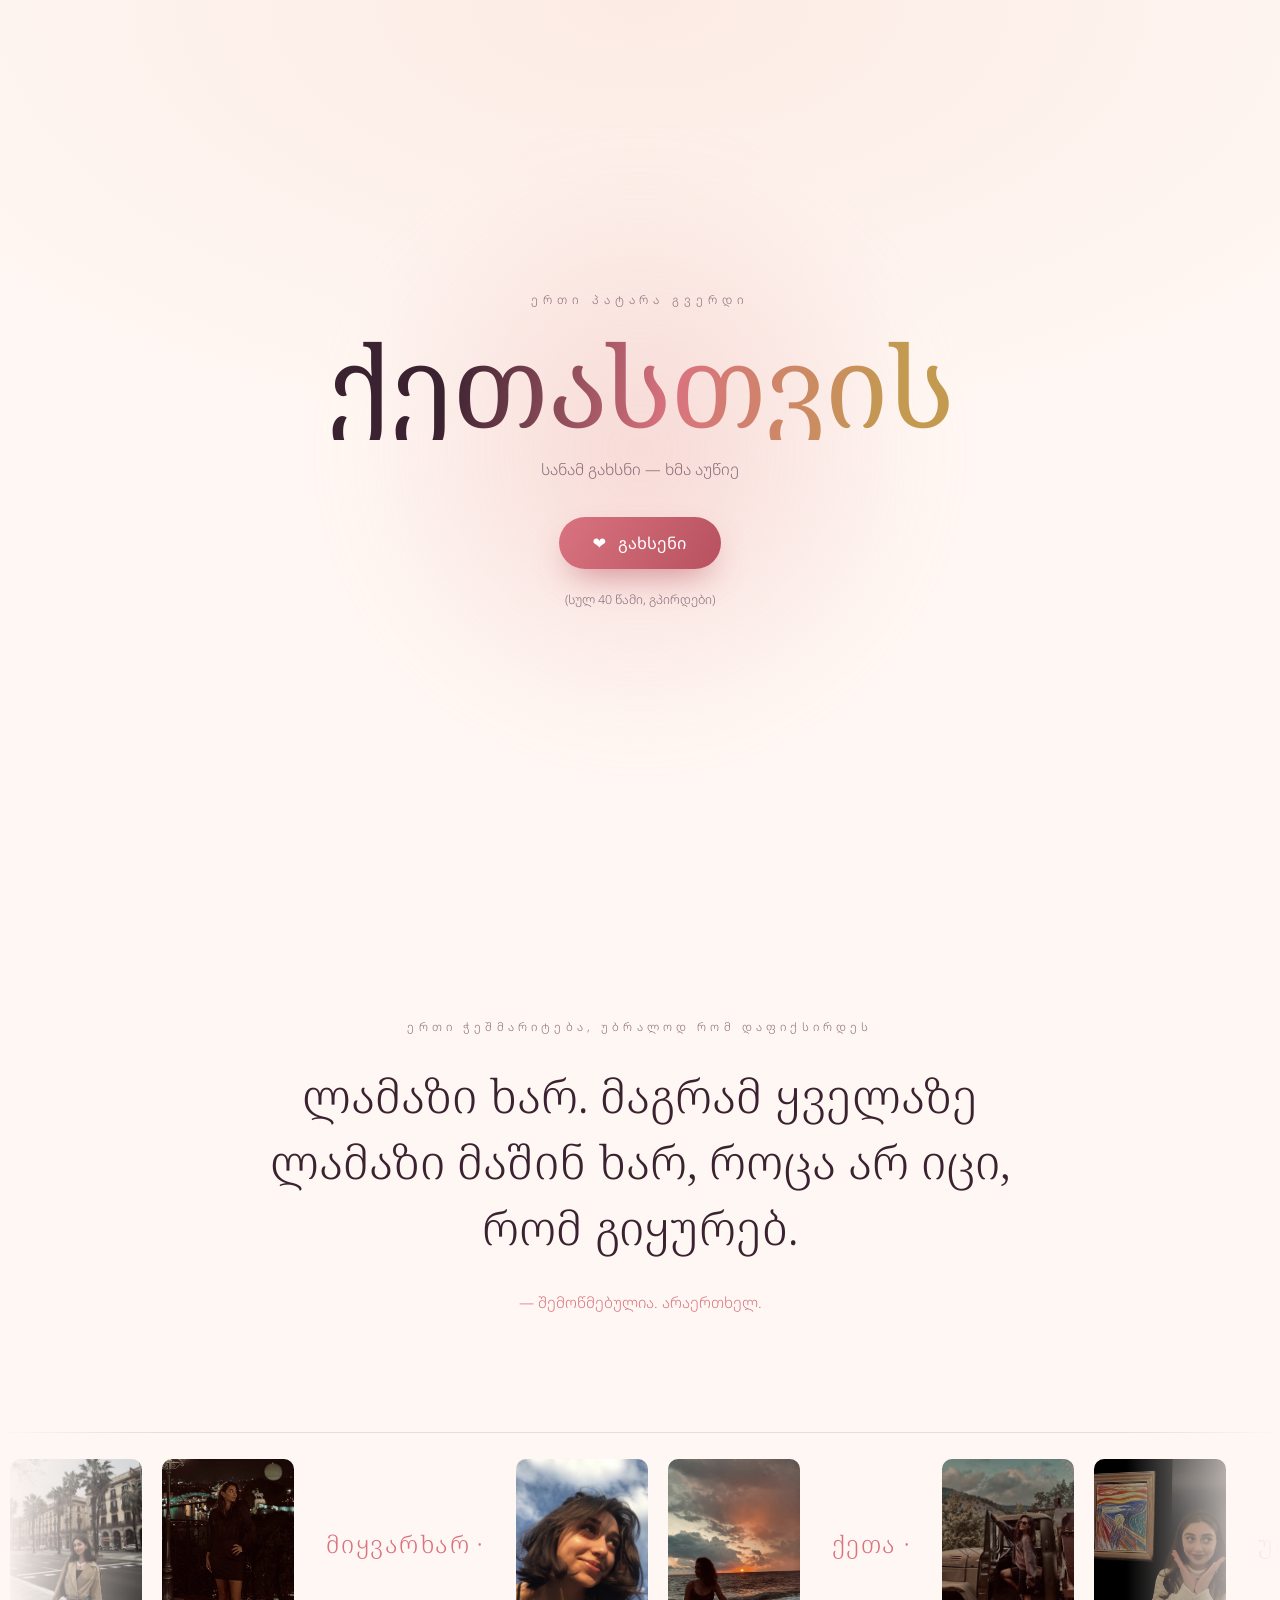
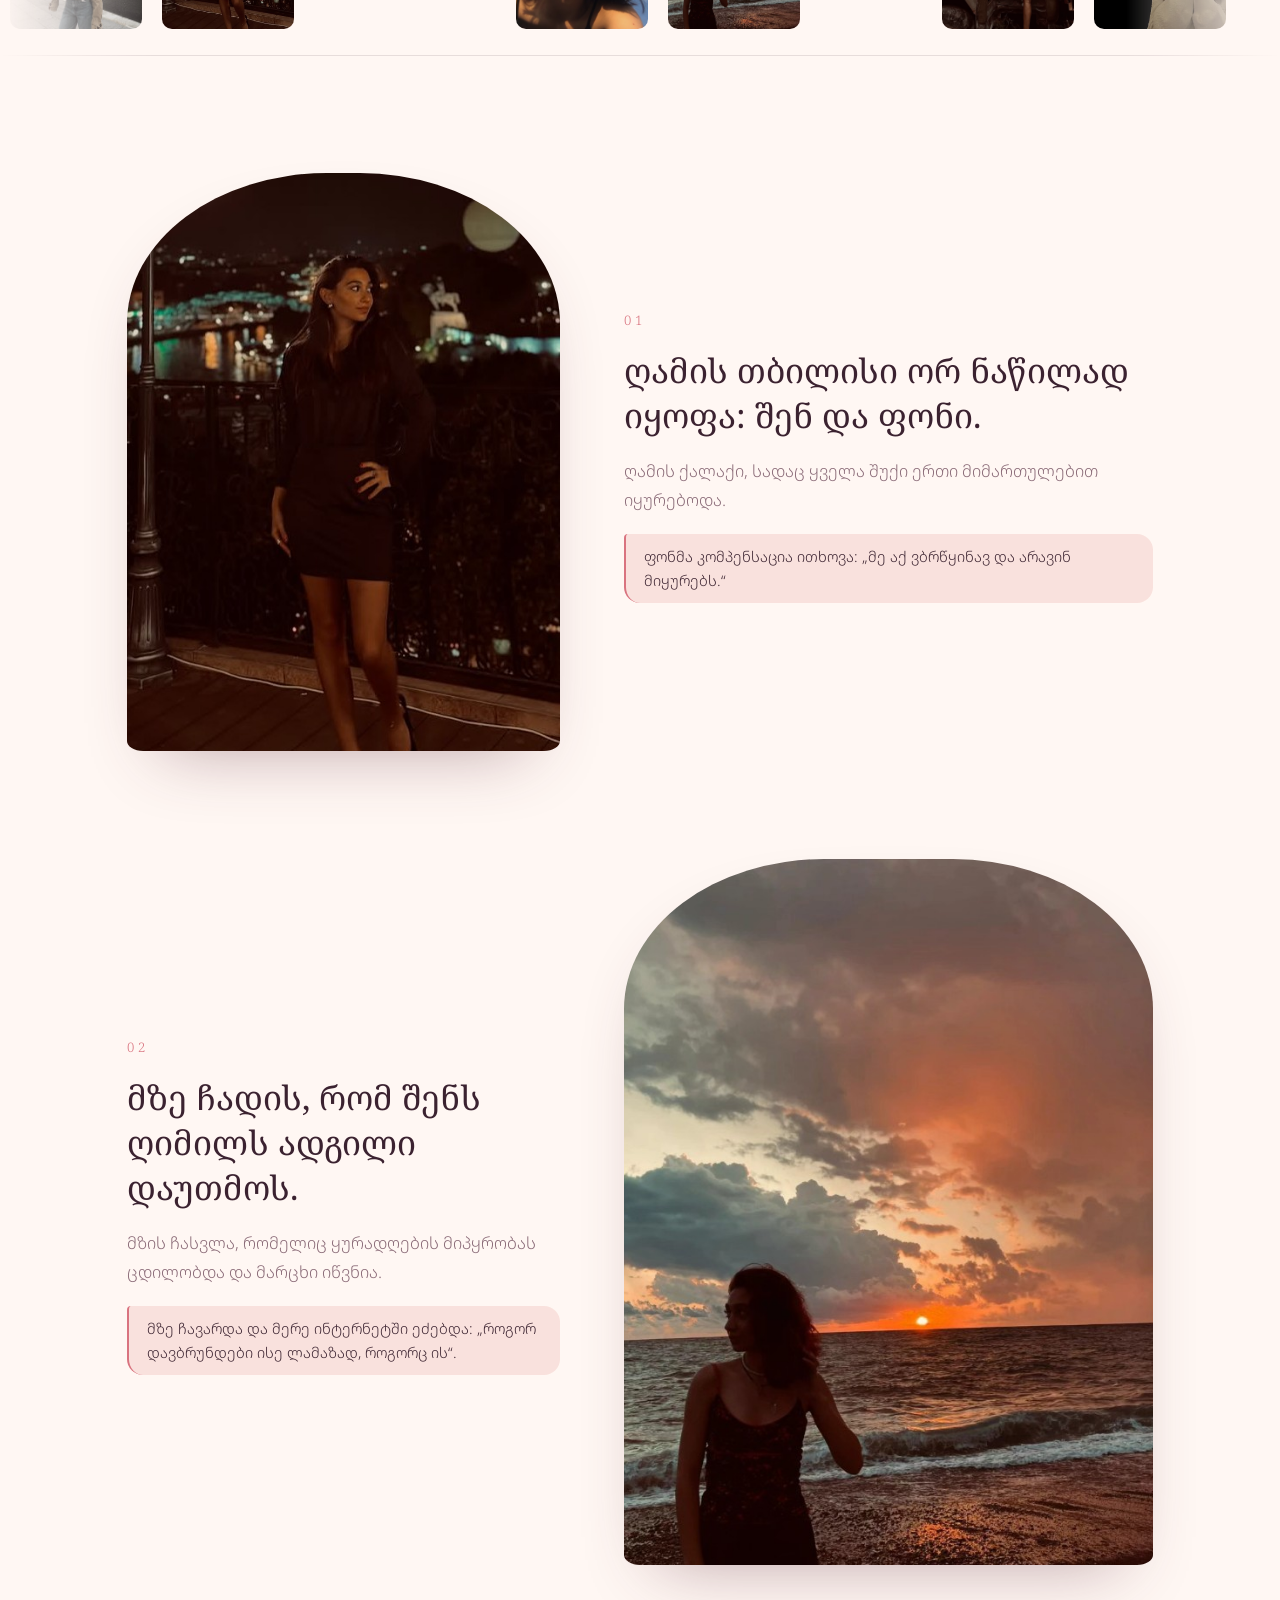
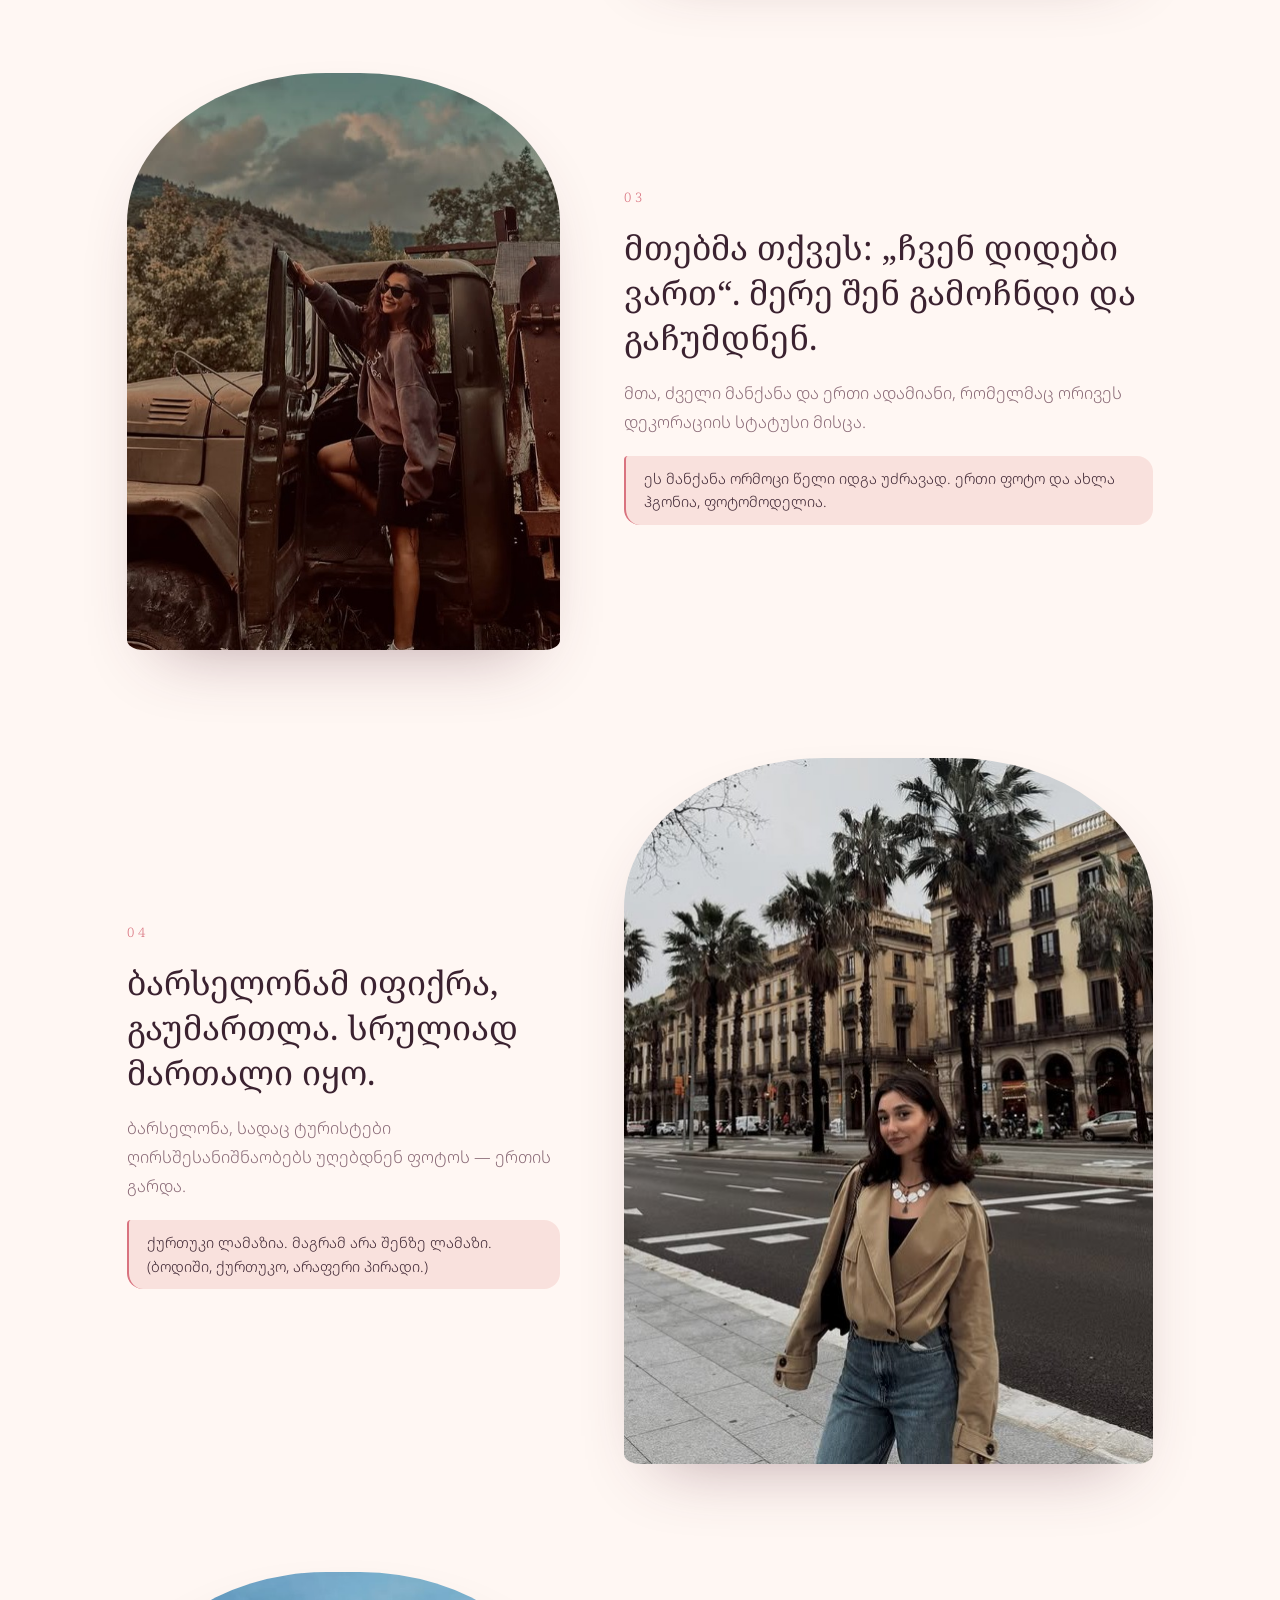
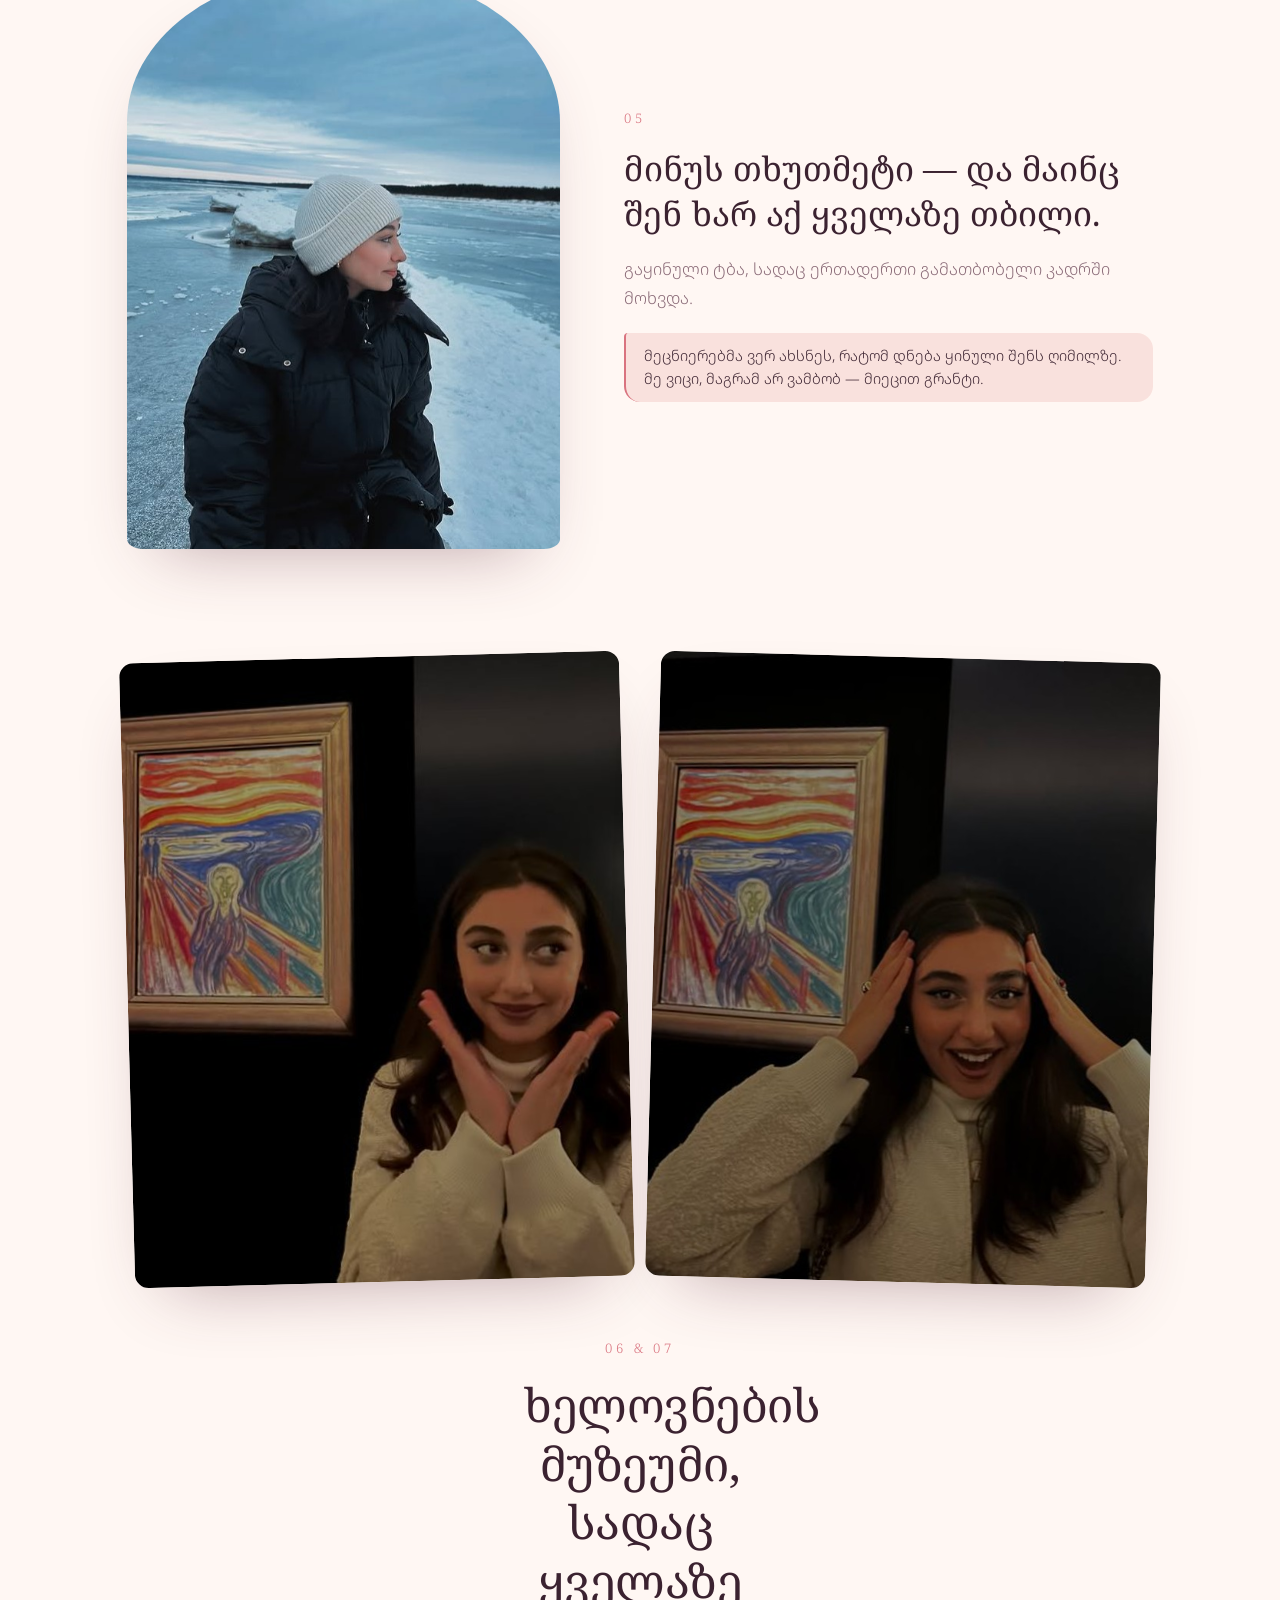
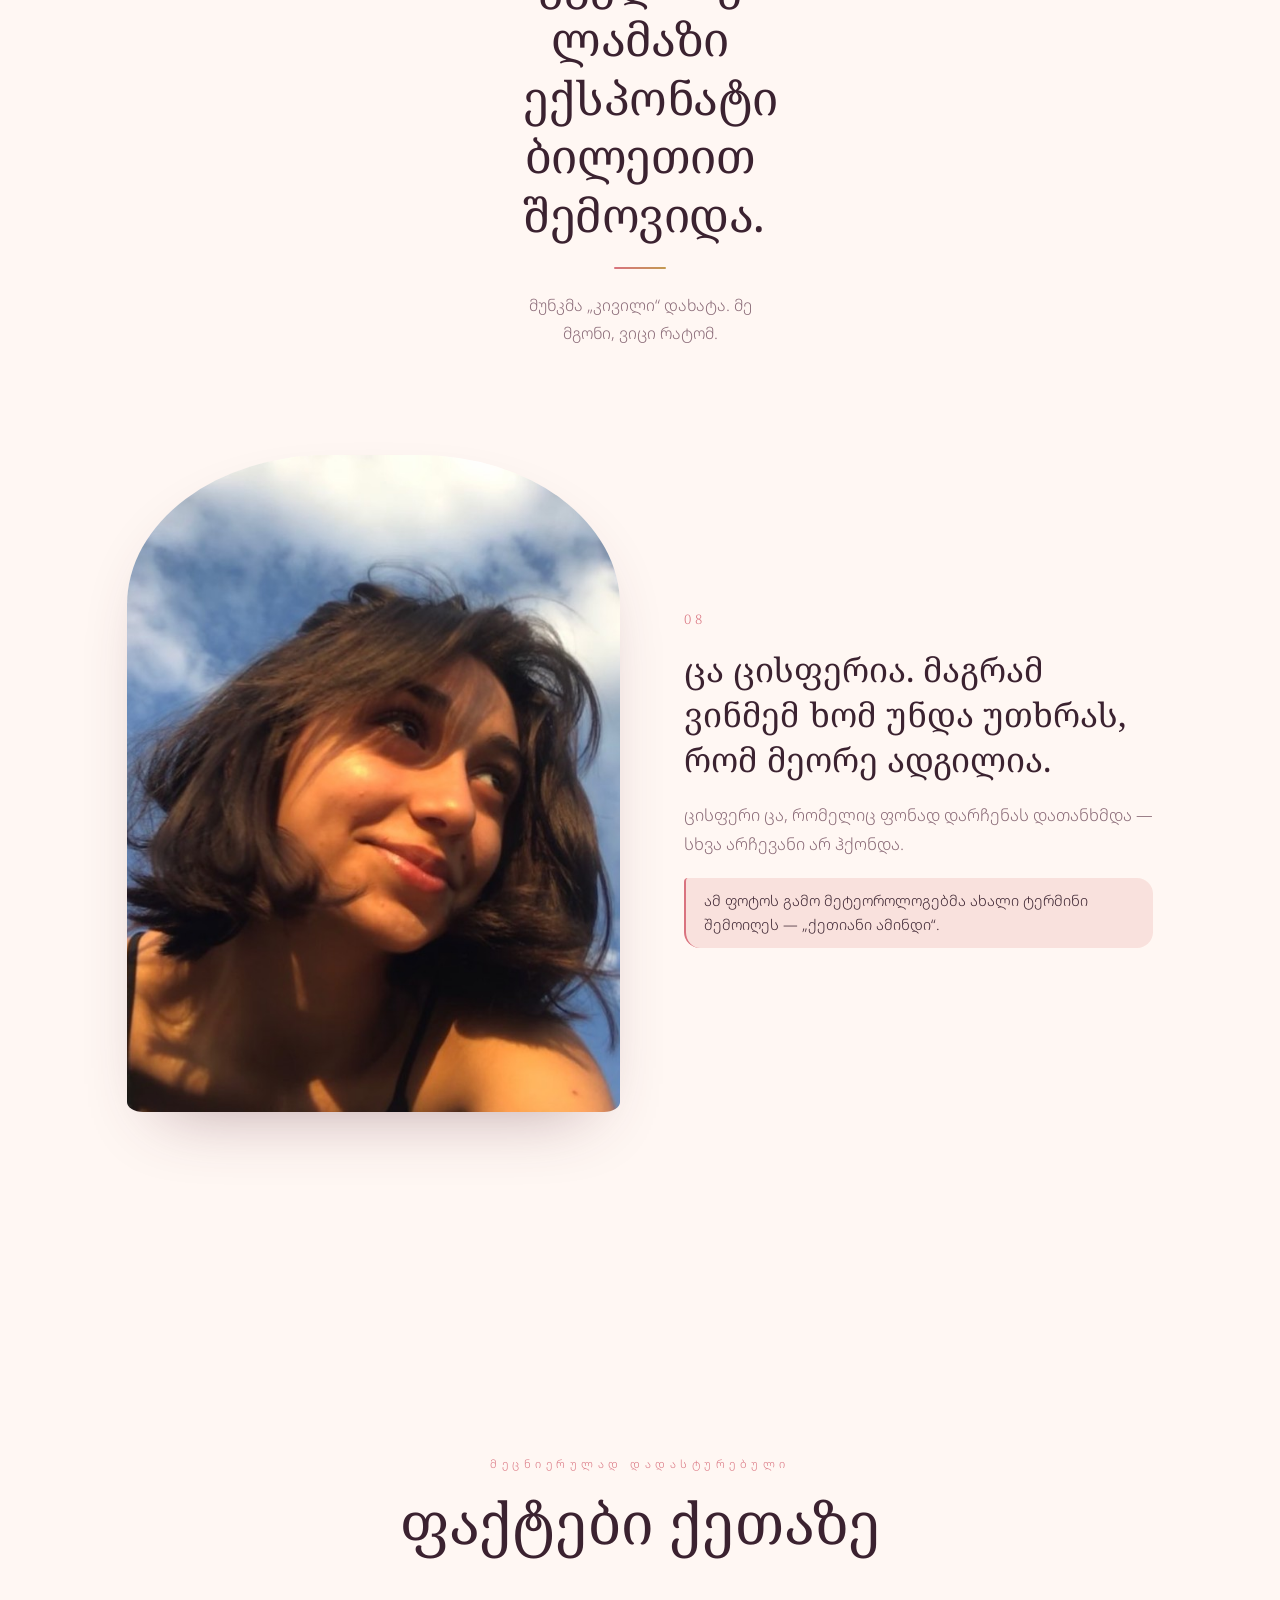
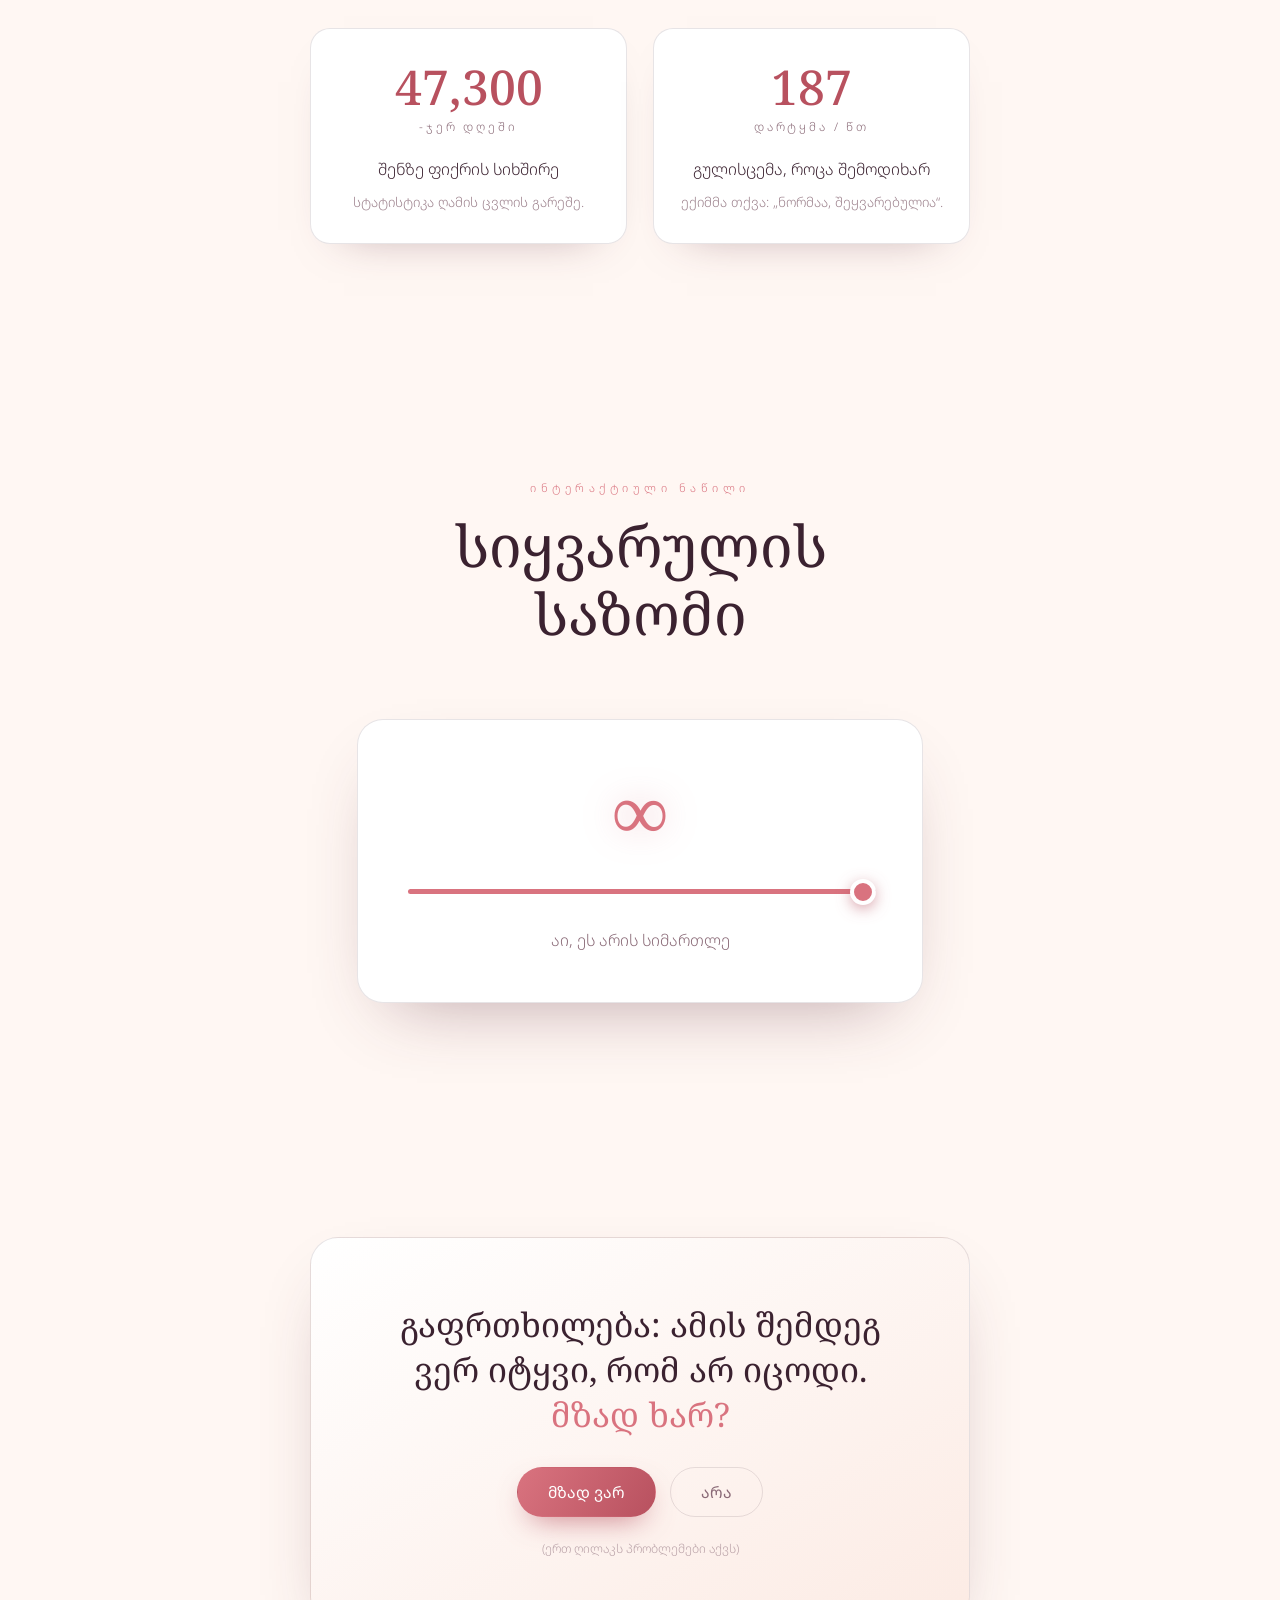
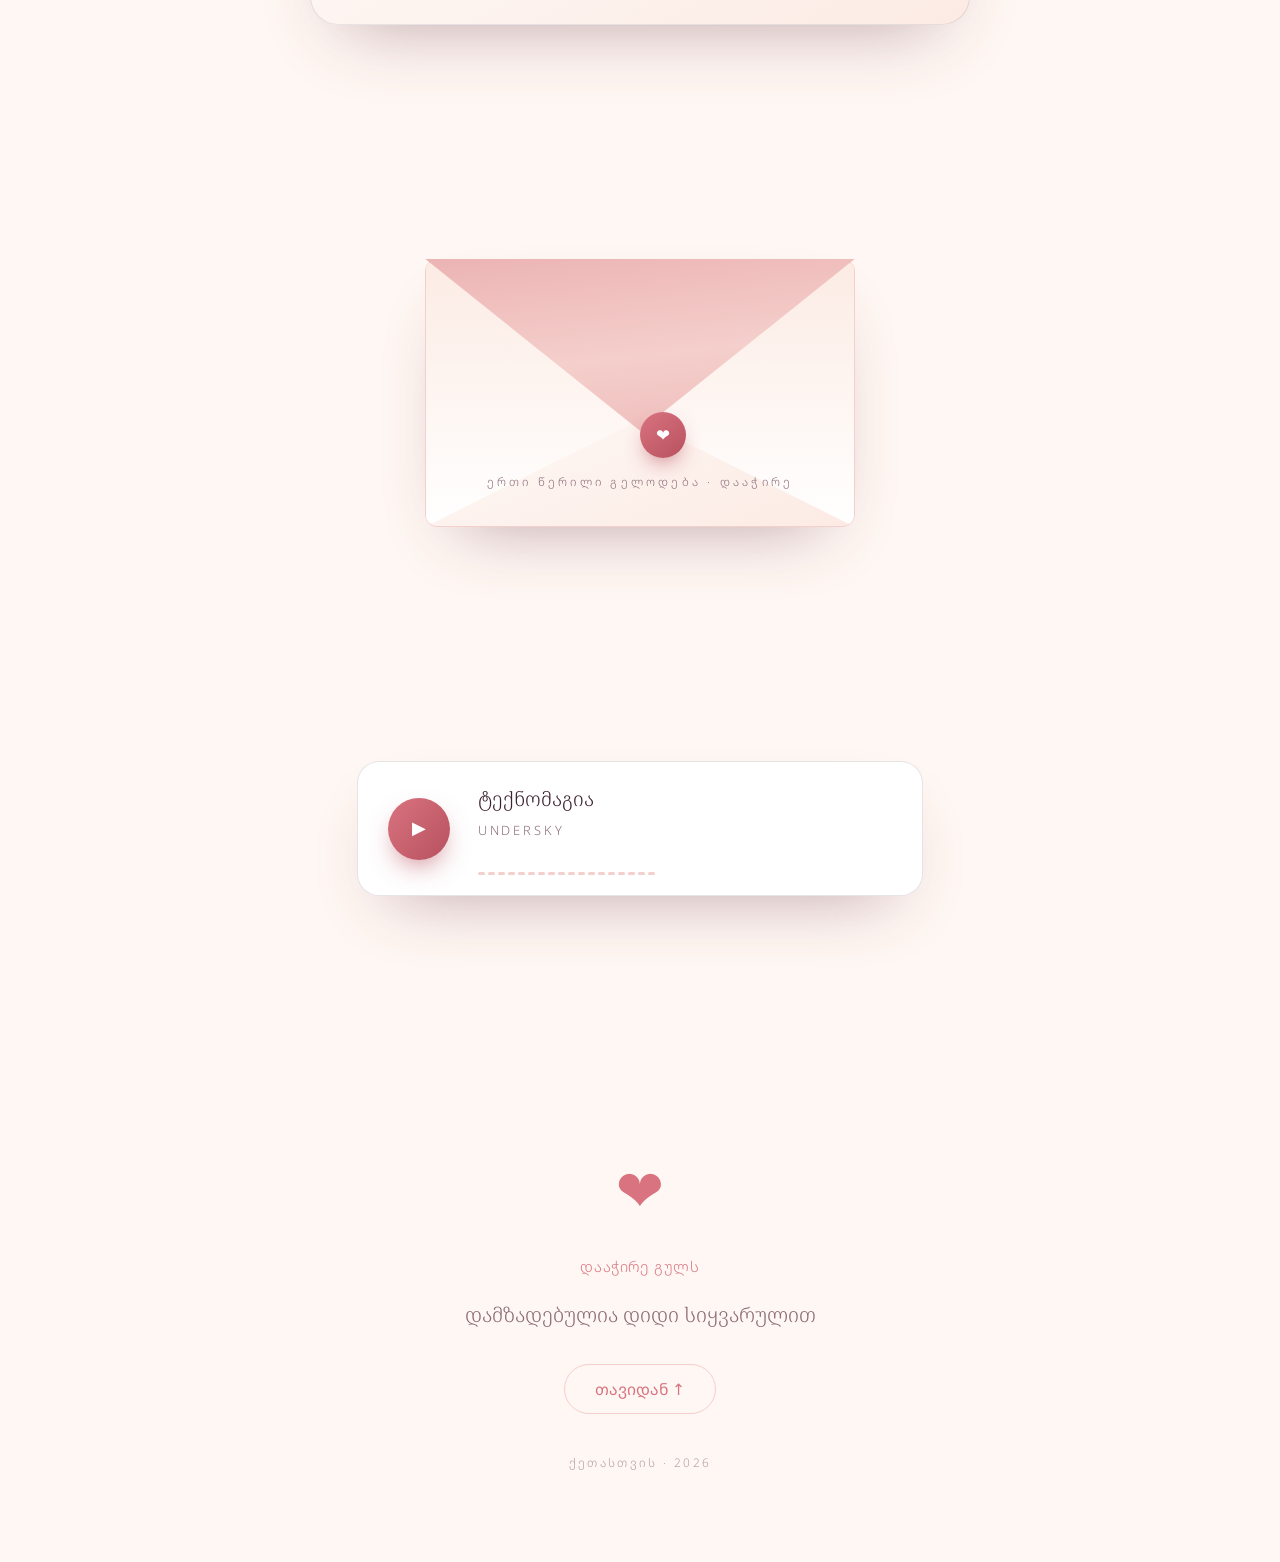
==== commit 51c780fd: "კონვერტი თვითონ არის ღილაკი + გასწორებული favicon - „გახსენი წერილი" ღილაკი მოშორდა: კონვერტზე დაჭერ" ====
--- a/index.html
+++ b/index.html
@@ -5,11 +5,11 @@
 <meta name="viewport" content="width=device-width, initial-scale=1">
 <title>ქეთასთვის ❤</title>
 <meta name="description" content="ერთი პატარა გვერდი, რომელიც მხოლოდ ერთი ადამიანისთვის დამზადდა.">
-<link rel="icon" href="data:image/svg+xml,%3Csvg xmlns='http://www.w3.org/2000/svg' viewBox='0 0 100 100'%3E%3Ctext y='.9em' font-size='90'%3E%E2%9D%A4%EF%B8%8F%3C/text%3E%3C/svg%3E">
+<link rel="icon" href="data:image/svg+xml,%3Csvg xmlns='http://www.w3.org/2000/svg' viewBox='0 0 32 30'%3E%3Cpath d='M16 27C16 27 3 18.5 3 10.8 3 6.5 6.4 3 10.6 3 13.2 3 15.2 4.4 16 6.2 16.8 4.4 18.8 3 21.4 3 25.6 3 29 6.5 29 10.8 29 18.5 16 27 16 27Z' fill='%23D9737F'/%3E%3C/svg%3E">
 <link rel="preconnect" href="https://fonts.googleapis.com">
 <link rel="preconnect" href="https://fonts.gstatic.com" crossorigin>
 <link href="https://fonts.googleapis.com/css2?family=Noto+Serif+Georgian:wght@300;400;500;600;700&family=Noto+Sans+Georgian:wght@300;400;500;600&display=swap" rel="stylesheet">
-<link rel="stylesheet" href="style.css?v=5">
+<link rel="stylesheet" href="style.css?v=6">
 <script>document.documentElement.classList.add("js")</script>
 </head>
 <body>
@@ -237,13 +237,12 @@
 <!-- ══════════════ წერილი ══════════════ -->
 <section class="letter" id="letter">
   <div class="envwrap reveal" id="envwrap">
-    <div class="env" id="env">
+    <div class="env" id="env" role="button" tabindex="0" aria-label="წერილის გახსნა">
       <div class="env__body"></div>
-      <div class="env__note">ერთი წერილი გელოდება</div>
+      <div class="env__note">ერთი წერილი გელოდება · დააჭირე</div>
       <div class="env__flap"></div>
       <div class="env__seal">❤</div>
     </div>
-    <button class="env__btn" id="letterBtn" type="button">გახსენი წერილი</button>
   </div>
 
   <div class="letter__paper" id="letterPaper" hidden>
@@ -290,6 +289,6 @@
 <audio id="audio" loop preload="auto" src="music/technomagia.mp3"></audio>
 <div id="ytHost" class="yt-host" aria-hidden="true"></div>
 
-<script src="app.js?v=5"></script>
+<script src="app.js?v=6"></script>
 </body>
 </html>
--- a/style.css
+++ b/style.css
@@ -468,10 +468,18 @@
 
 .env{
   position:relative;width:min(430px,86vw);aspect-ratio:1.6;
-  perspective:1000px;cursor:pointer;
-  transition:transform .6s cubic-bezier(.34,1.56,.64,1);
-}
-.env:hover{transform:translateY(-7px) rotate(-.7deg)}
+  perspective:1000px;cursor:pointer;outline:none;
+  animation:envFloat 5s ease-in-out infinite;
+}
+.env__body,.env__flap,.env__note{transition:transform .5s cubic-bezier(.22,1,.36,1),box-shadow .5s}
+/* გადატარებაზე ფარვალი ოდნავ იწევს — მიწვევა, რომ დააჭირო */
+.env:hover .env__body,.env:focus-visible .env__body{
+  transform:scale(1.015);
+  box-shadow:0 38px 80px -34px rgba(94,45,60,.55),inset 0 1px 0 rgba(255,255,255,.55);
+}
+.env:hover .env__flap,.env:focus-visible .env__flap{transform:rotateX(-16deg)}
+.env:focus-visible .env__body{border-color:var(--rose)}
+.env:active .env__body{transform:scale(.99)}
 .env__body{
   position:absolute;inset:0;border-radius:12px;overflow:hidden;
   background:linear-gradient(158deg,var(--card),var(--bg-2));
@@ -514,17 +522,6 @@
   transition:opacity .45s,transform .5s;
 }
 .env.is-open .env__seal{animation:none;opacity:0;transform:translate(-50%,-50%) scale(.35)}
-.env__btn{
-  display:inline-flex;align-items:center;gap:10px;
-  font-family:var(--sans);font-size:1rem;font-weight:400;
-  padding:14px 32px;border-radius:999px;cursor:pointer;border:none;color:#fff;
-  background:linear-gradient(120deg,var(--rose),var(--rose-deep));
-  box-shadow:0 14px 32px -12px rgba(184,81,95,.8);
-  transition:transform .35s cubic-bezier(.34,1.56,.64,1),box-shadow .35s;
-}
-.env__btn:hover{transform:translateY(-3px) scale(1.04)}
-.env__btn:active{transform:scale(.97)}
-
 .letter__paper[hidden]{display:none}
 .letter__paper.is-out{animation:letterOut 1.05s cubic-bezier(.22,1,.36,1)}
 .letter__paper.is-back{animation:letterBack .6s cubic-bezier(.4,0,1,1) forwards}
@@ -692,6 +689,10 @@
   100%{opacity:0;transform:translate(var(--dx,20px),-112vh) rotate(var(--rot,220deg)) scale(1.1)}
 }
 @keyframes blink{50%{opacity:0}}
+@keyframes envFloat{
+  0%,100%{transform:translateY(0)}
+  50%{transform:translateY(-8px)}
+}
 @keyframes sealBeat{
   0%,100%{transform:translate(-50%,-50%) scale(1)}
   14%{transform:translate(-50%,-50%) scale(1.15)}
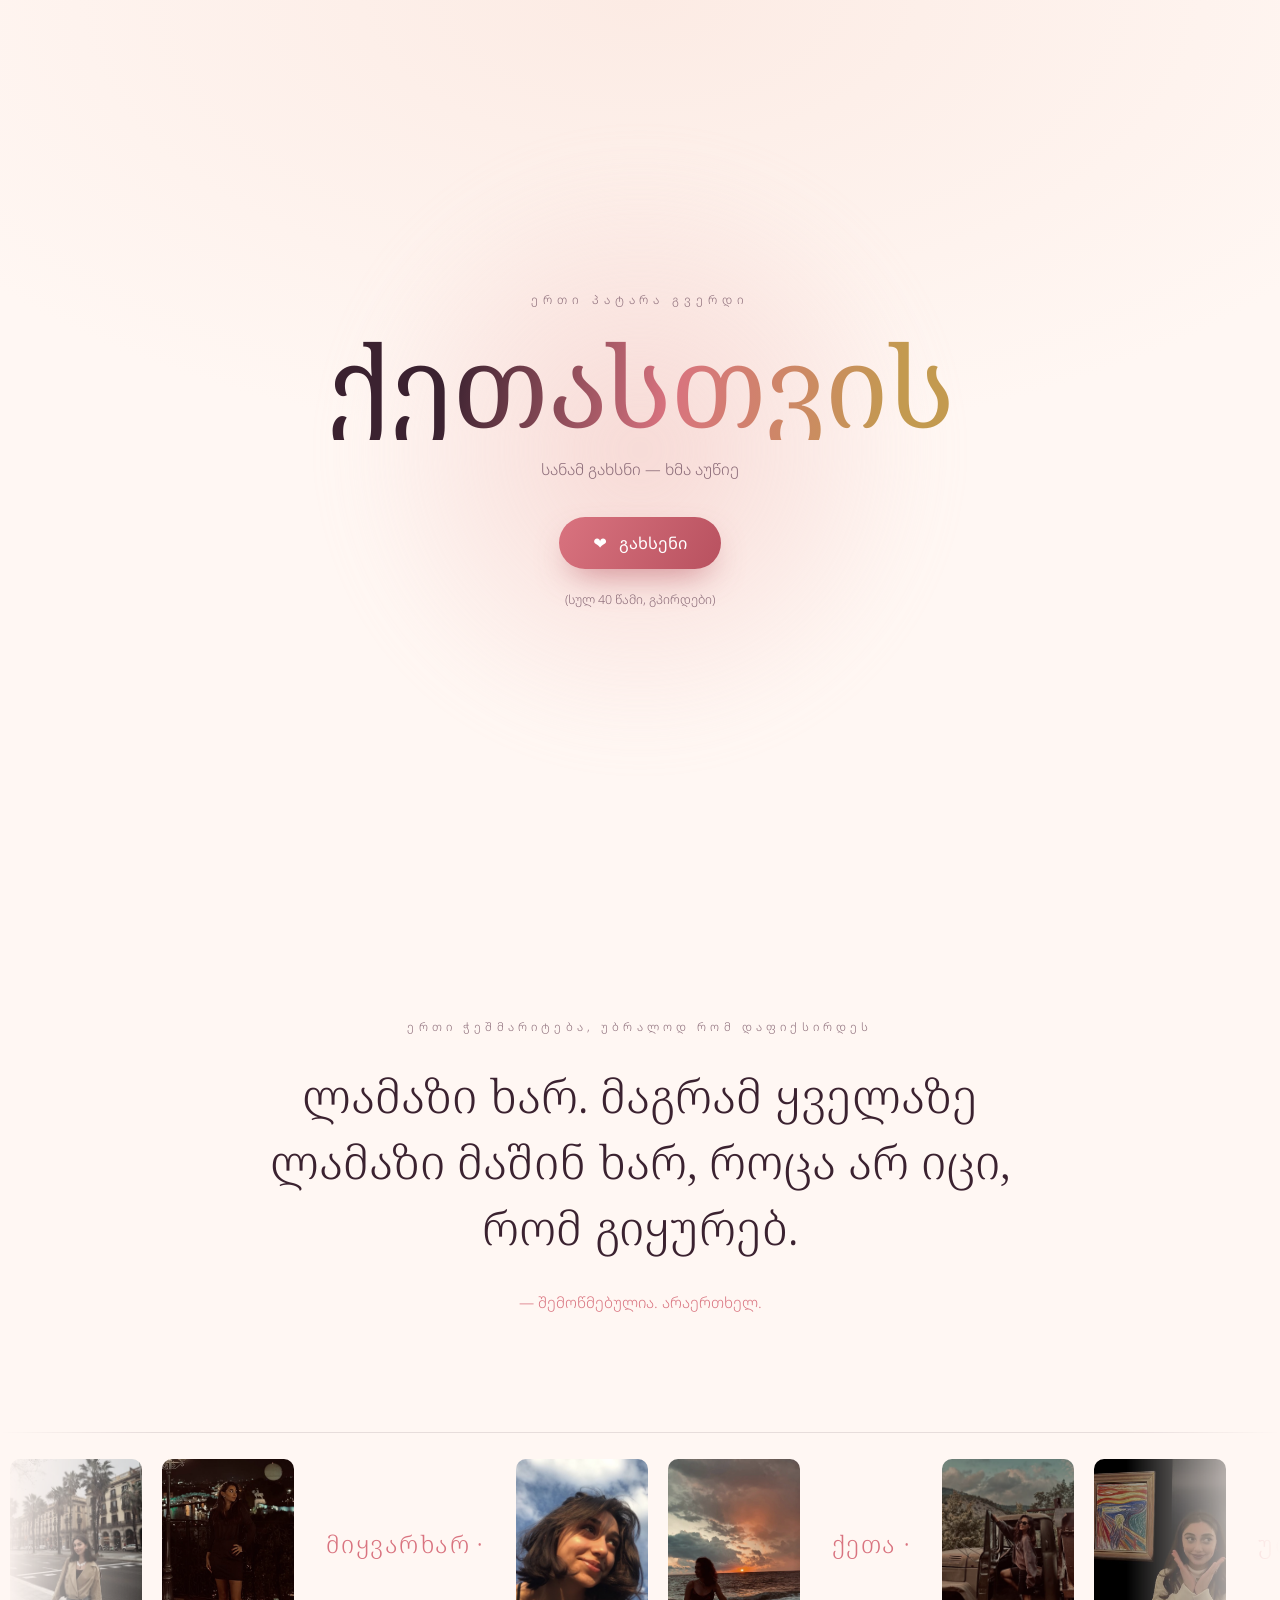
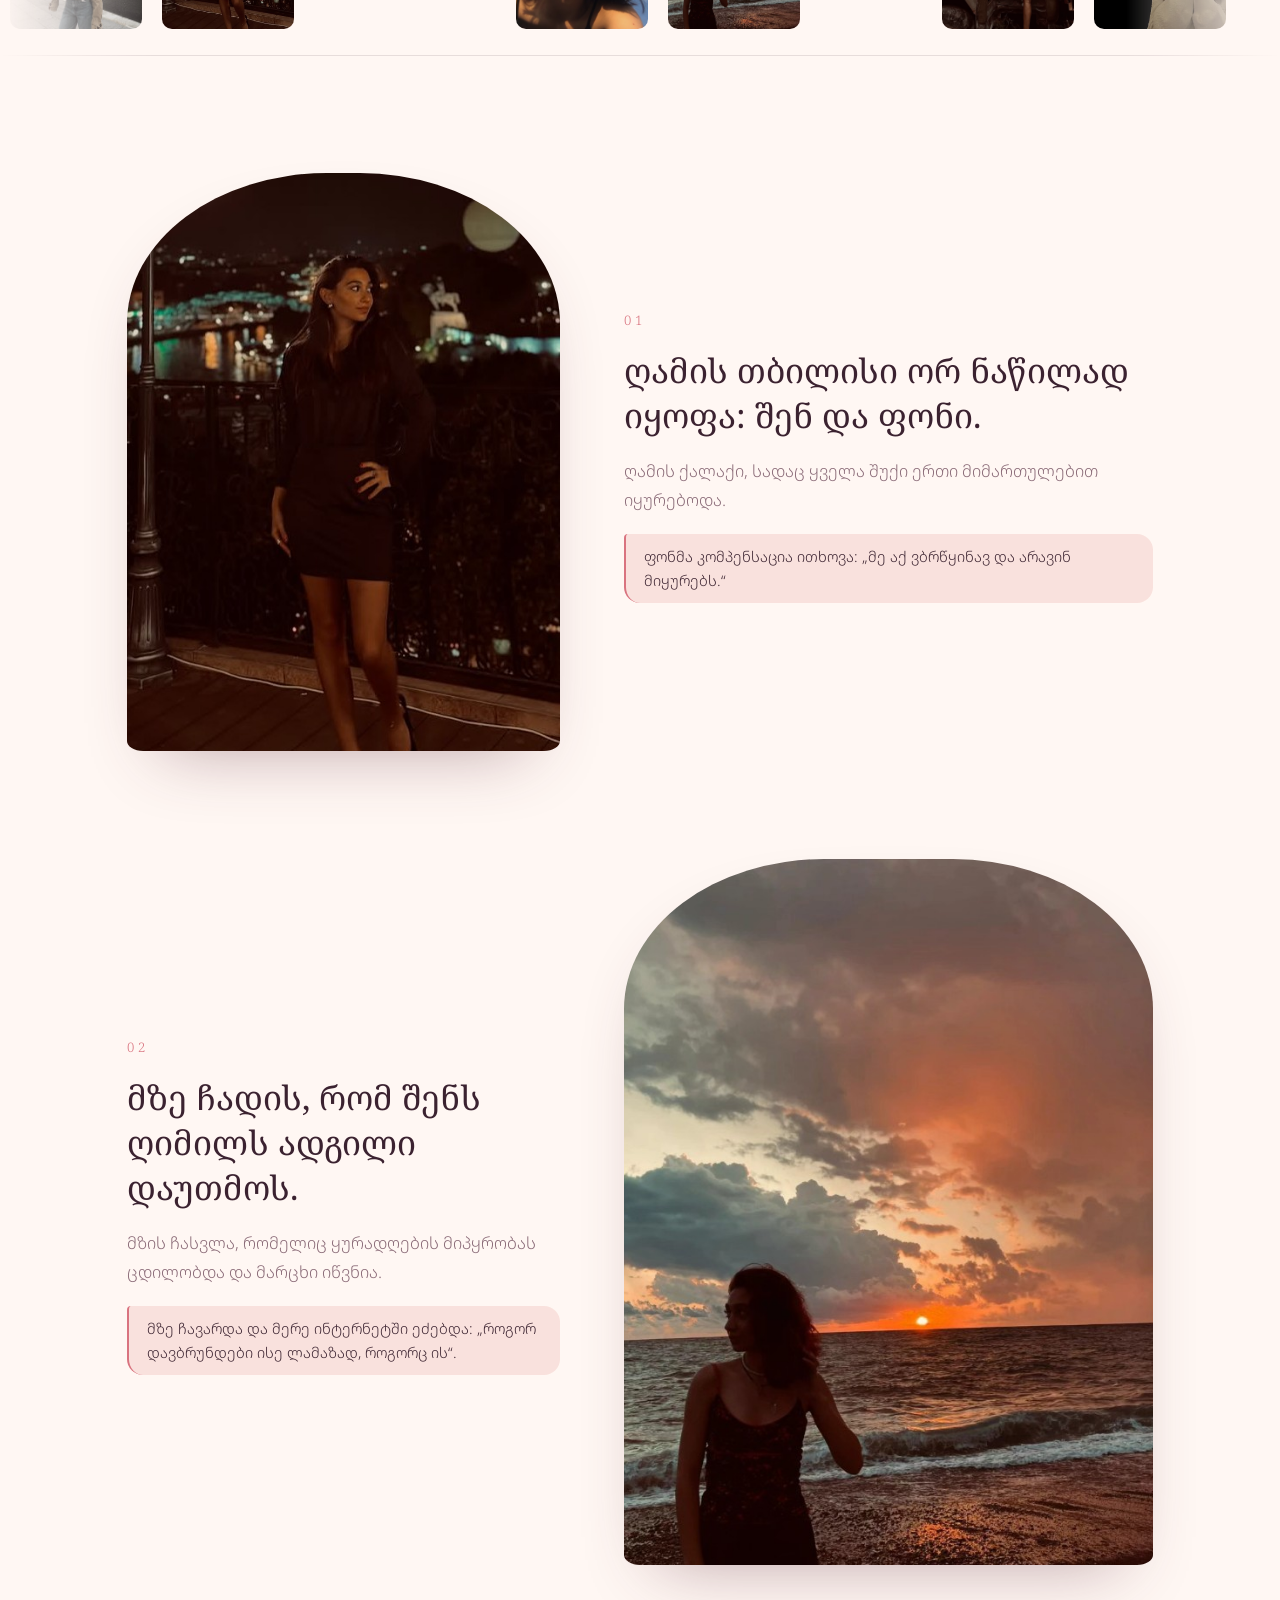
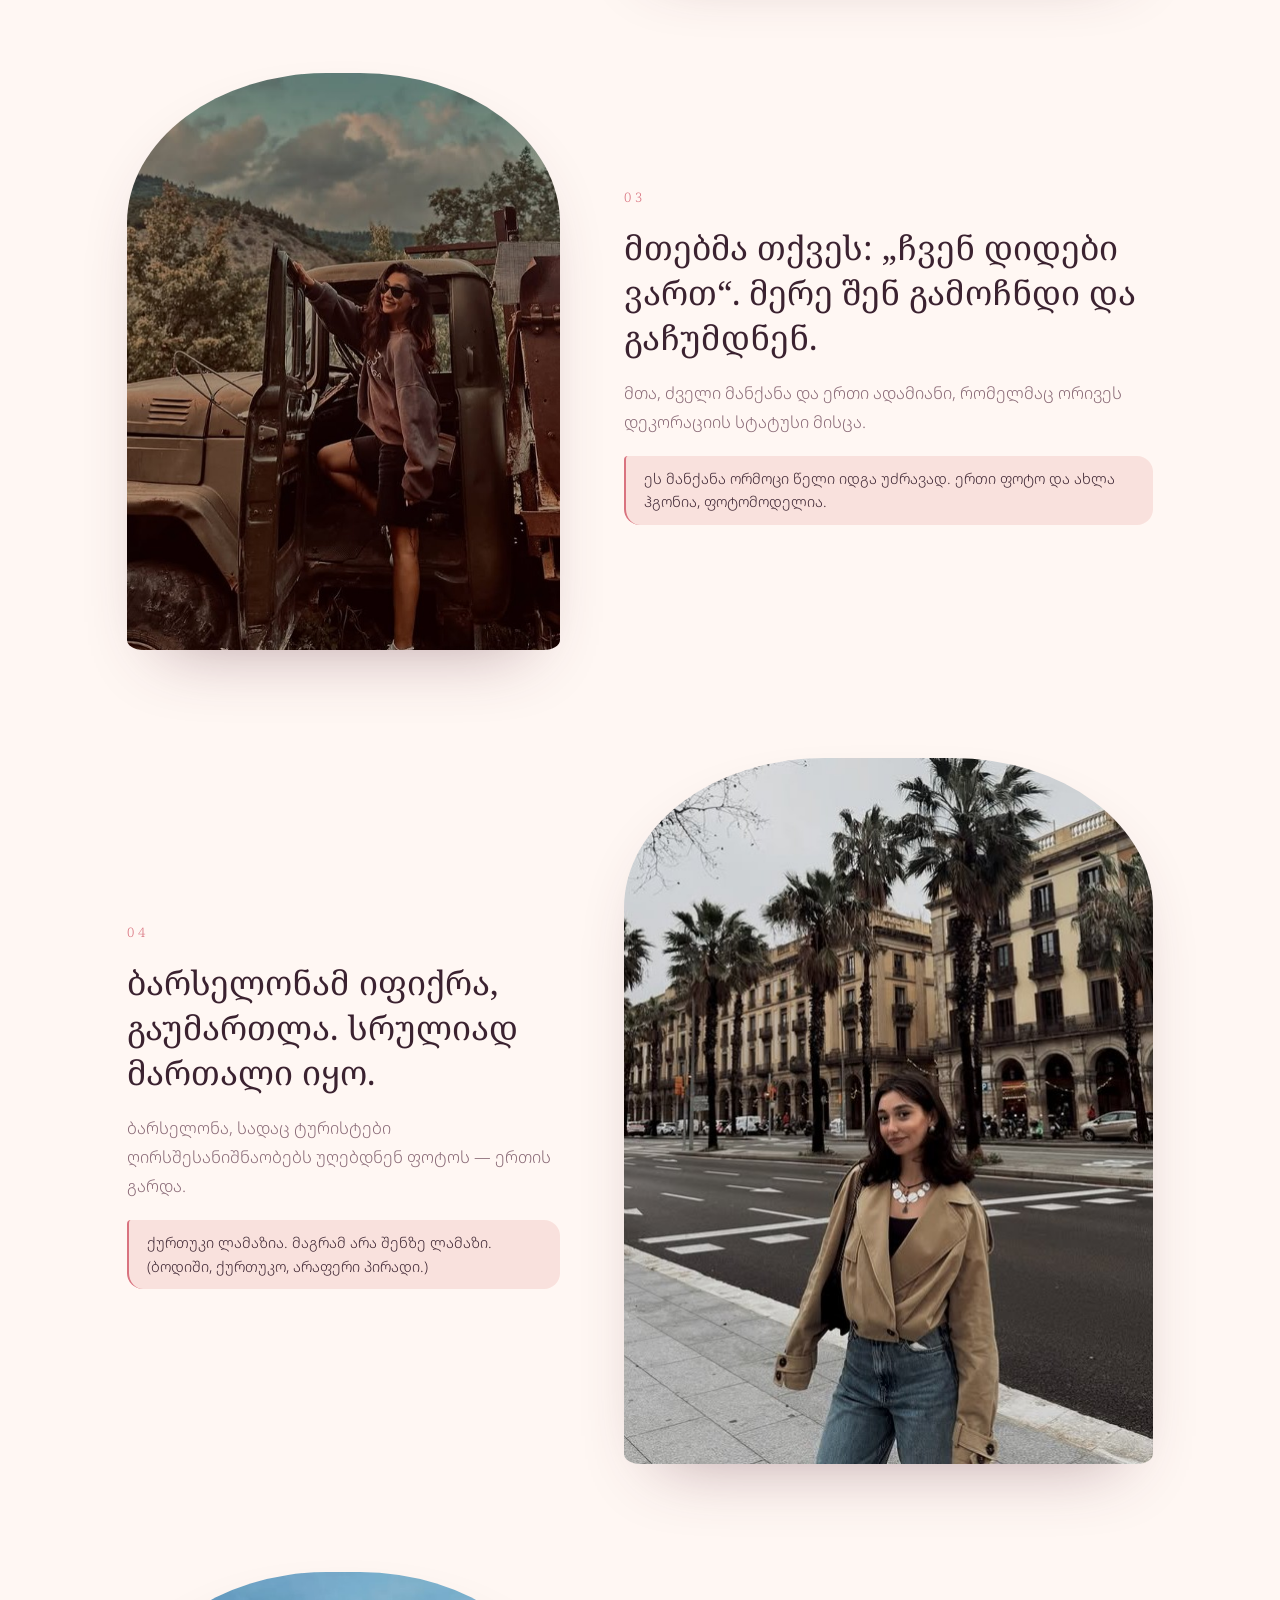
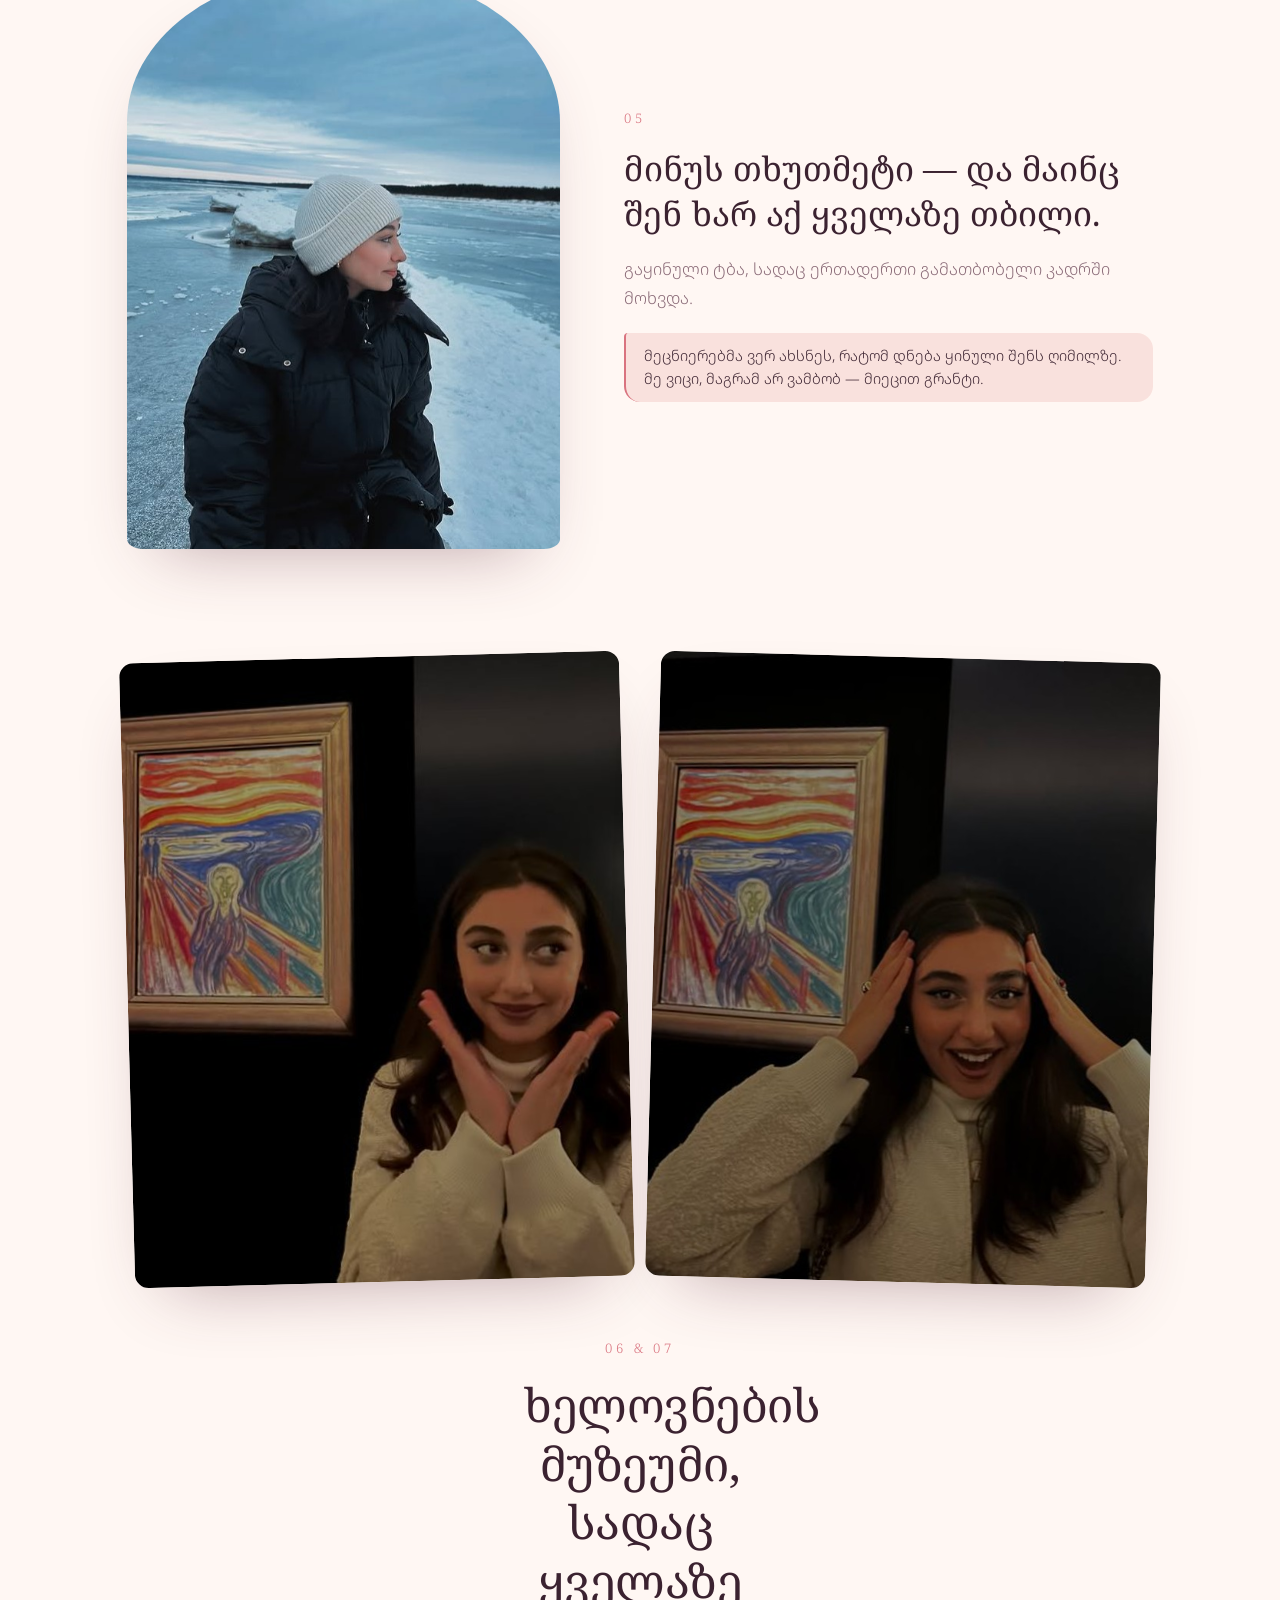
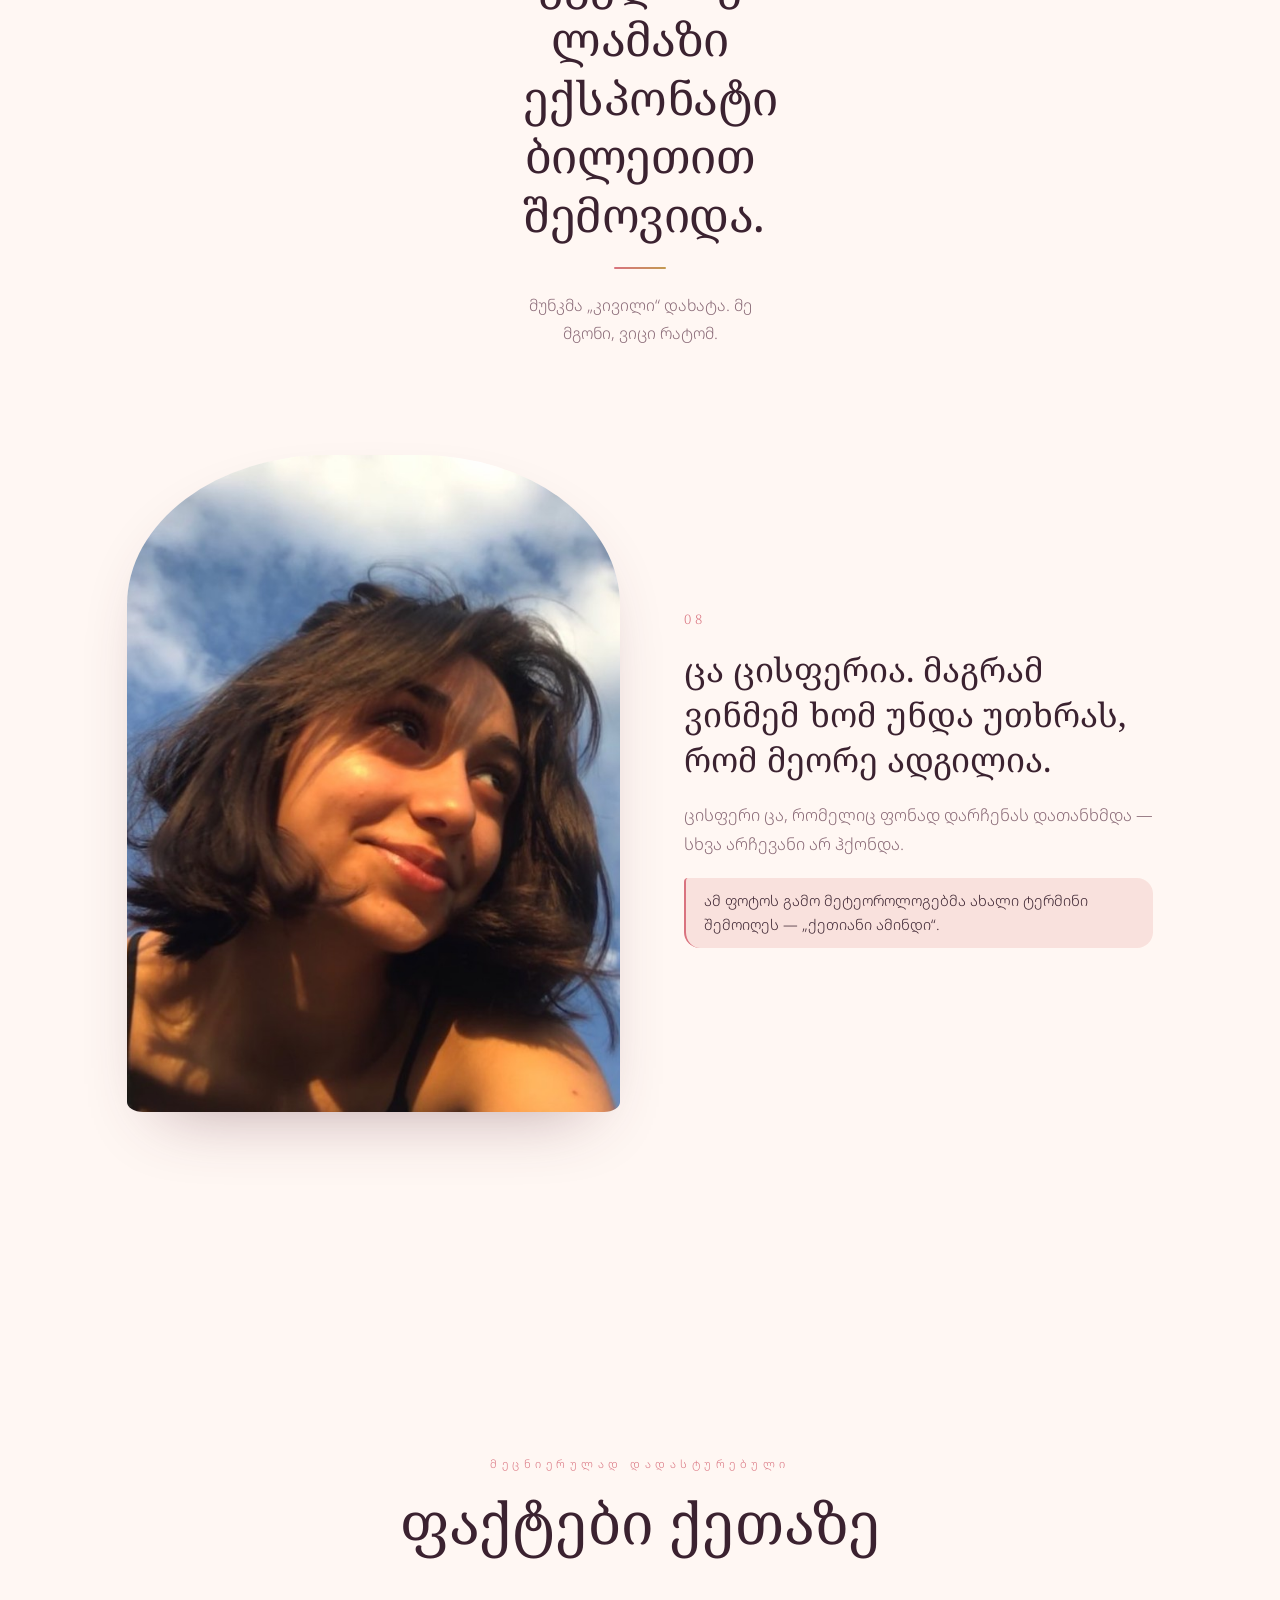
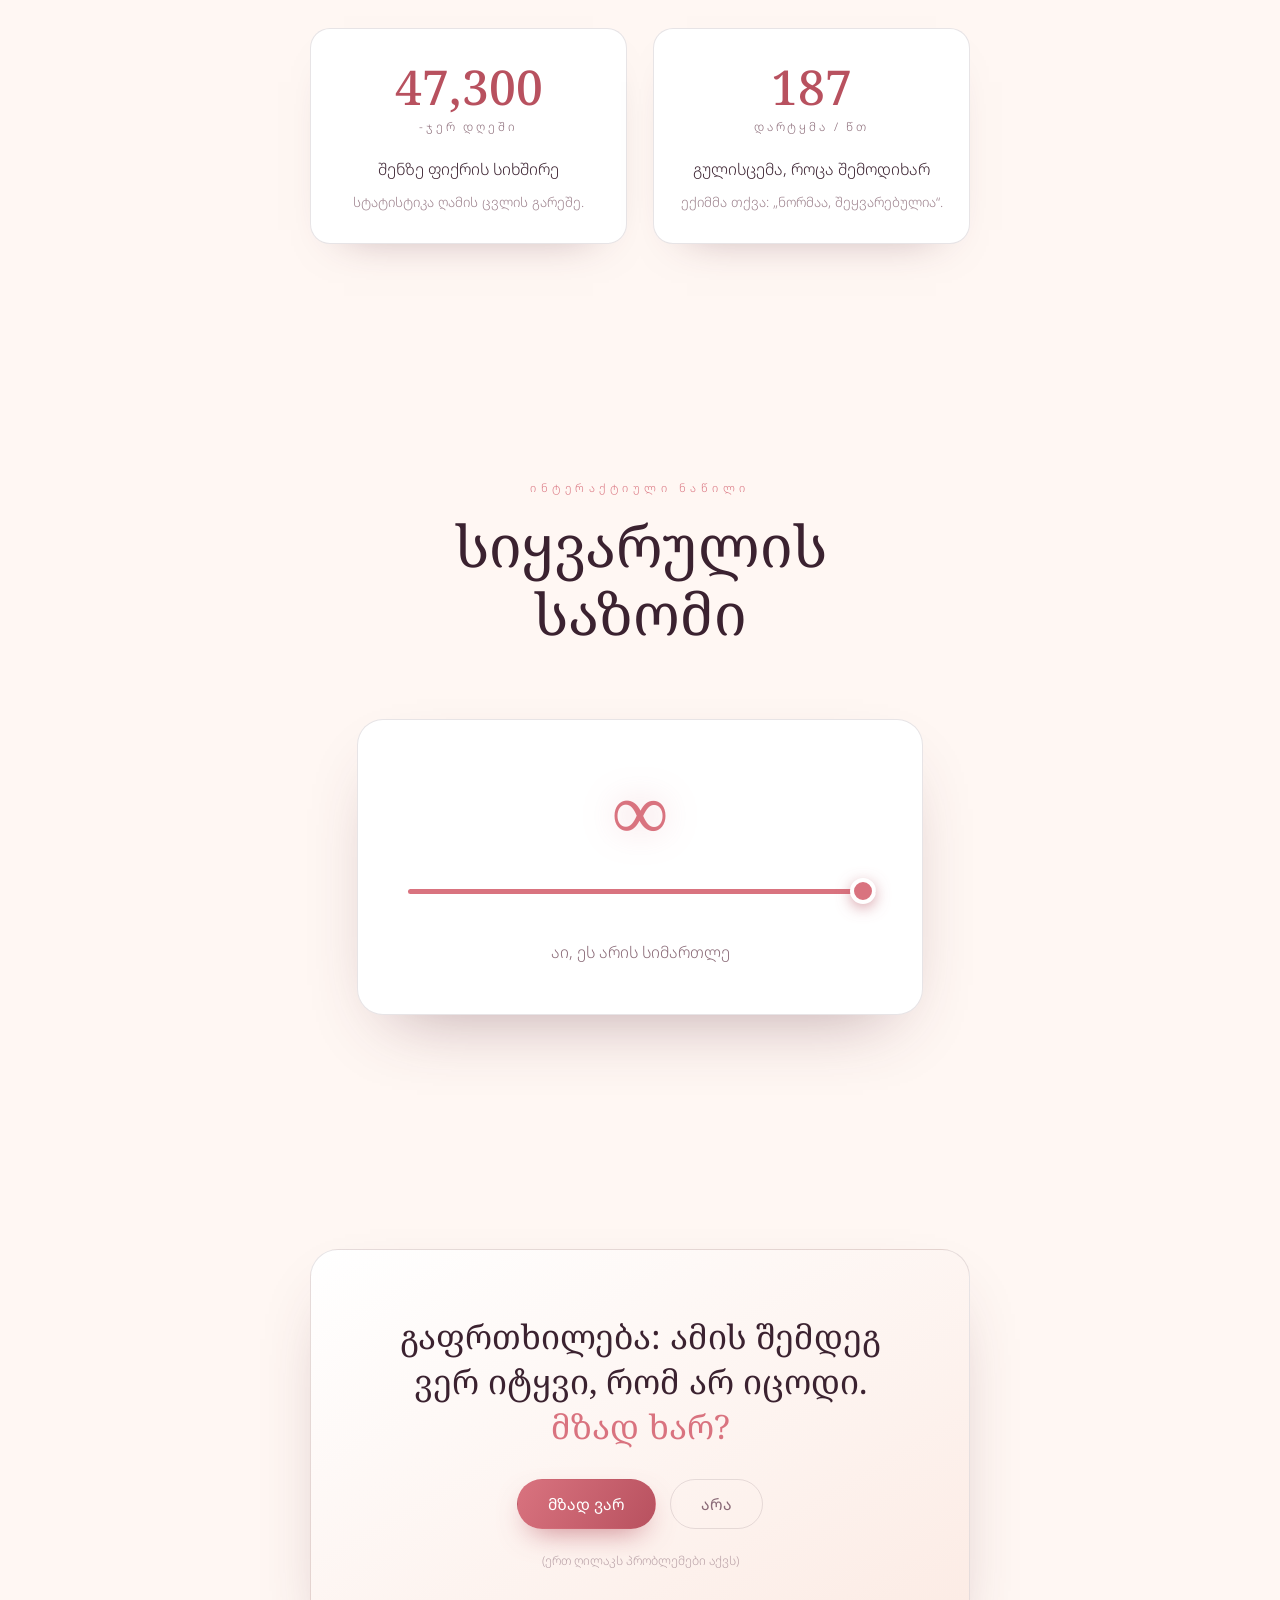
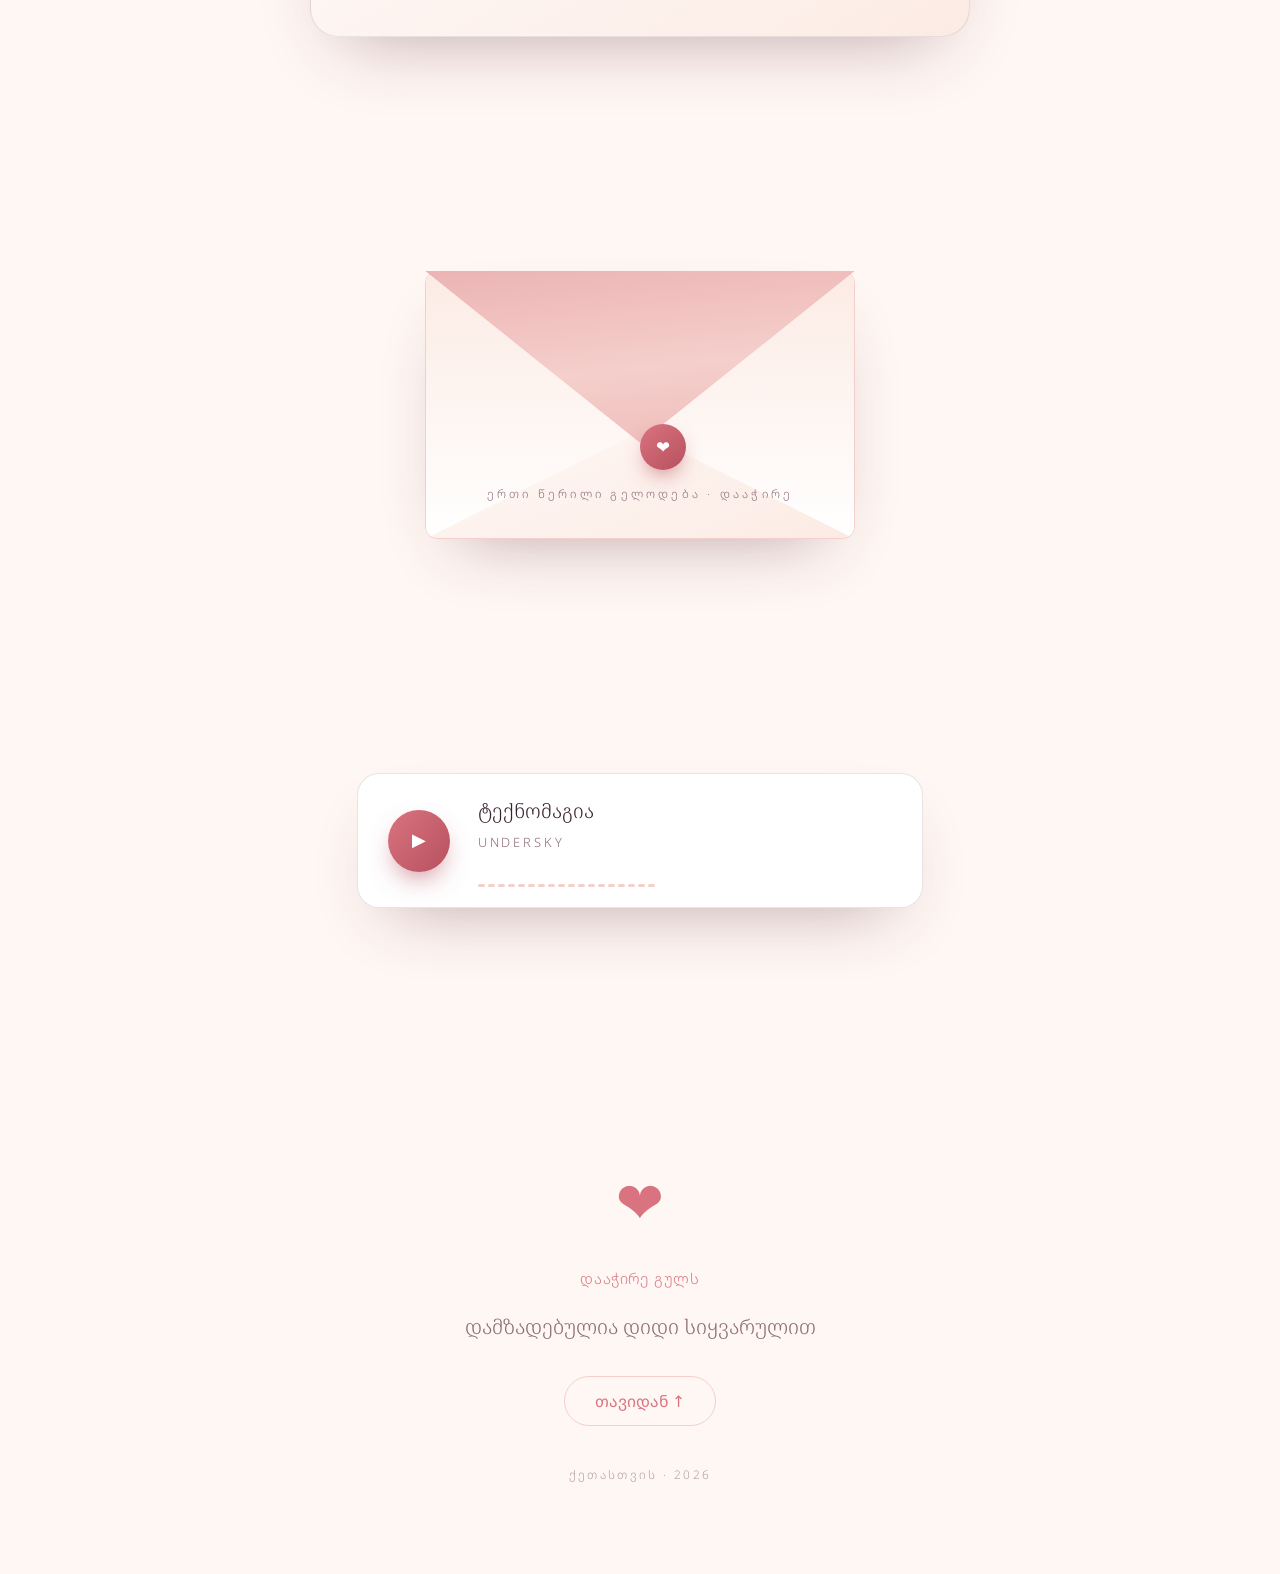
==== commit 8ccf9e6b: "ტელეფონის ვერსია: სქროლვა აღარ ხტუნავს მიზეზები, რაც მოიხსნა: - ფონის ლაქები vh-ზე იყო მიბმული (vmax" ====
--- a/index.html
+++ b/index.html
@@ -9,7 +9,7 @@
 <link rel="preconnect" href="https://fonts.googleapis.com">
 <link rel="preconnect" href="https://fonts.gstatic.com" crossorigin>
 <link href="https://fonts.googleapis.com/css2?family=Noto+Serif+Georgian:wght@300;400;500;600;700&family=Noto+Sans+Georgian:wght@300;400;500;600&display=swap" rel="stylesheet">
-<link rel="stylesheet" href="style.css?v=6">
+<link rel="stylesheet" href="style.css?v=8">
 <script>document.documentElement.classList.add("js")</script>
 </head>
 <body>
@@ -289,6 +289,6 @@
 <audio id="audio" loop preload="auto" src="music/technomagia.mp3"></audio>
 <div id="ytHost" class="yt-host" aria-hidden="true"></div>
 
-<script src="app.js?v=6"></script>
+<script src="app.js?v=8"></script>
 </body>
 </html>
--- a/style.css
+++ b/style.css
@@ -34,6 +34,8 @@
 
 *,*::before,*::after{box-sizing:border-box}
 
+button,a,input,[role="button"]{-webkit-tap-highlight-color:transparent;touch-action:manipulation}
+
 html{scroll-behavior:smooth}
 
 body{
@@ -404,18 +406,28 @@
   text-shadow:0 0 34px color-mix(in srgb,var(--rose) 40%,transparent);
   animation:beat 2.4s ease-in-out infinite;
 }
+/* თითისთვის მოსაჭიდი ზონა 30px-ია, ხილული ზოლი კი ისევ თხელი */
 .meter__range{
-  -webkit-appearance:none;appearance:none;width:100%;height:5px;
+  -webkit-appearance:none;appearance:none;
+  width:100%;height:30px;background:transparent;
+  outline:none;cursor:grab;touch-action:pan-y;
+}
+.meter__range::-webkit-slider-runnable-track{
+  height:5px;border-radius:99px;
   background:linear-gradient(90deg,var(--rose) var(--fill,100%),var(--rose-lt) var(--fill,100%));
-  border-radius:99px;outline:none;cursor:grab;
 }
 .meter__range::-webkit-slider-thumb{
   -webkit-appearance:none;width:26px;height:26px;border-radius:50%;
+  margin-top:-10.5px;
   background:var(--rose);border:4px solid var(--card);cursor:grab;
   box-shadow:0 4px 16px -2px rgba(184,81,95,.7);
   transition:transform .3s;
 }
 .meter__range::-webkit-slider-thumb:hover{transform:scale(1.18)}
+.meter__range::-moz-range-track{
+  height:5px;border-radius:99px;
+  background:linear-gradient(90deg,var(--rose) var(--fill,100%),var(--rose-lt) var(--fill,100%));
+}
 .meter__range::-moz-range-thumb{
   width:22px;height:22px;border-radius:50%;background:var(--rose);
   border:4px solid var(--card);cursor:grab;
@@ -472,13 +484,16 @@
   animation:envFloat 5s ease-in-out infinite;
 }
 .env__body,.env__flap,.env__note{transition:transform .5s cubic-bezier(.22,1,.36,1),box-shadow .5s}
-/* გადატარებაზე ფარვალი ოდნავ იწევს — მიწვევა, რომ დააჭირო */
-.env:hover .env__body,.env:focus-visible .env__body{
-  transform:scale(1.015);
-  box-shadow:0 38px 80px -34px rgba(94,45,60,.55),inset 0 1px 0 rgba(255,255,255,.55);
-}
-.env:hover .env__flap,.env:focus-visible .env__flap{transform:rotateX(-16deg)}
-.env:focus-visible .env__body{border-color:var(--rose)}
+/* გადატარებაზე ფარვალი ოდნავ იწევს — მიწვევა, რომ დააჭირო (მხოლოდ მაუსზე) */
+@media (hover:hover){
+  .env:hover .env__body{
+    transform:scale(1.015);
+    box-shadow:0 38px 80px -34px rgba(94,45,60,.55),inset 0 1px 0 rgba(255,255,255,.55);
+  }
+  .env:hover .env__flap{transform:rotateX(-16deg)}
+}
+.env:focus-visible .env__body{transform:scale(1.015);border-color:var(--rose)}
+.env:focus-visible .env__flap{transform:rotateX(-16deg)}
 .env:active .env__body{transform:scale(.99)}
 .env__body{
   position:absolute;inset:0;border-radius:12px;overflow:hidden;
@@ -689,6 +704,11 @@
   100%{opacity:0;transform:translate(var(--dx,20px),-112vh) rotate(var(--rot,220deg)) scale(1.1)}
 }
 @keyframes blink{50%{opacity:0}}
+/* მხოლოდ transform — ბლიურს ხელახლა არ ხატავს, ამიტომ არ ეზარება */
+@keyframes blobDrift{
+  0%,100%{transform:translate3d(0,0,0) scale(1)}
+  50%{transform:translate3d(4vw,-3vw,0) scale(1.07)}
+}
 @keyframes envFloat{
   0%,100%{transform:translateY(0)}
   50%{transform:translateY(-8px)}
@@ -745,10 +765,34 @@
   .hcard--b{right:-2%;top:24%;width:104px}
   .diptych__txt{margin-top:26px}
 }
+/* ─────────────  ტელეფონი: მსუბუქად და უხტუნიად  ─────────────
+   სიგანის გარდა შეხებით მართვად ეკრანსაც ვიჭერთ — ტაბლეტიც მოყვება */
+@media (max-width:760px),(hover:none){
+  /* ლაქების ზომა vh-ზე იყო მიბმული: ბრაუზერის ზოლის აცურებაზე
+     იცვლებოდა და გვერდი ხტუნავდა. ახლა მხოლოდ სიგანეზეა. */
+  .blob{
+    aspect-ratio:auto;filter:blur(40px);opacity:.5;
+    animation:blobDrift 24s ease-in-out infinite;
+    will-change:transform;
+  }
+  .blob--1{width:96vw;height:96vw;left:-32vw;top:-20vw}
+  .blob--2{width:84vw;height:84vw;right:-30vw;top:34vw;animation-duration:30s}
+  .blob--3{width:76vw;height:76vw;left:12vw;bottom:-30vw;animation-duration:27s}
+
+  /* backdrop-filter ყოველ კადრზე ფონს იღებდა — სქროლვას ამძიმებდა */
+  .pill{backdrop-filter:none;background:var(--card);padding:11px 16px}
+  .pill--icon{padding:11px 14px;min-width:42px;justify-content:center}
+
+  .shot__img img,.diptych__pics img{transition-duration:1s}
+  .joke:hover{transform:none}
+}
+
 @media (max-width:560px){
   body{line-height:1.7}
   .hero{padding:96px 18px 56px}
-  .hcard{opacity:.55!important}
+  .hcard{opacity:.5!important;width:92px;padding:5px 5px 18px}
+  .hcard--a{left:4%;top:9%}
+  .hcard--b{right:4%;top:auto;bottom:13%}
   .marquee__row img{height:132px;width:104px}
   .marquee__row figure{width:104px}
   .diptych__pics{grid-template-columns:1fr}
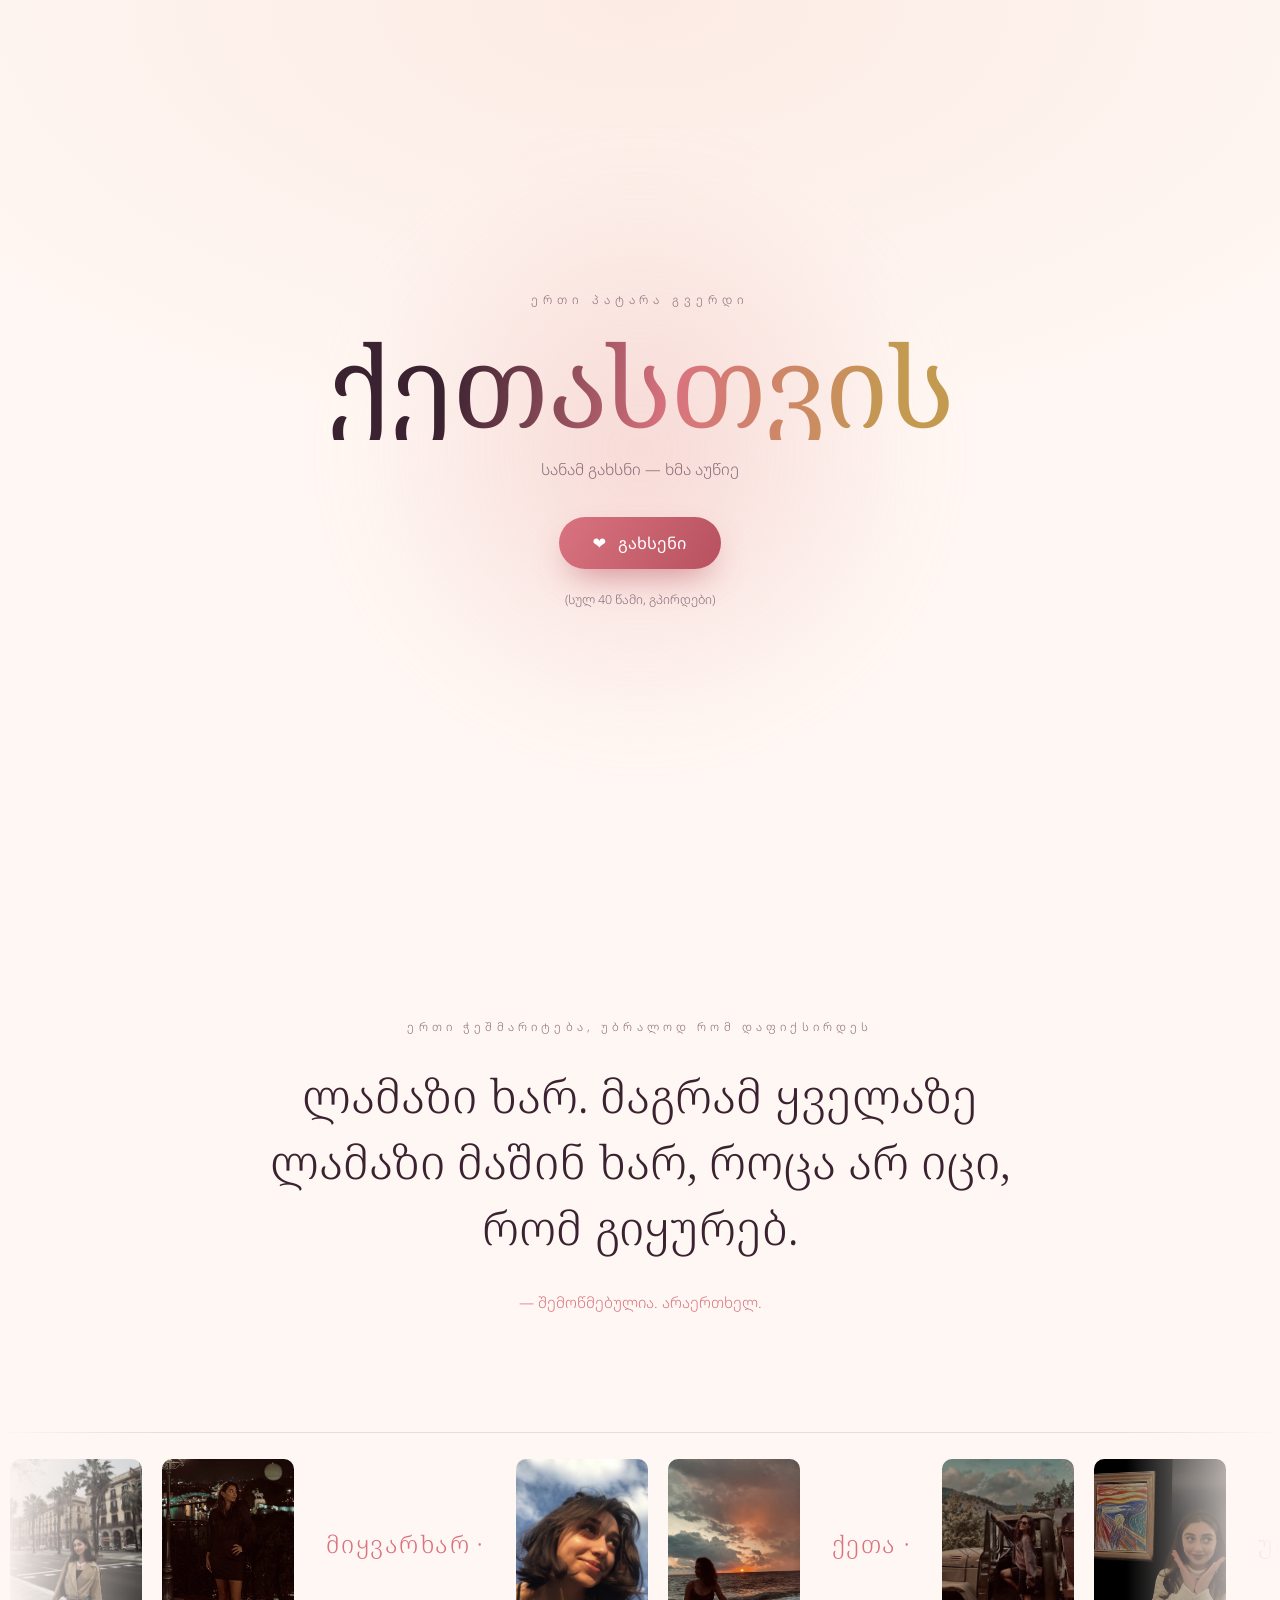
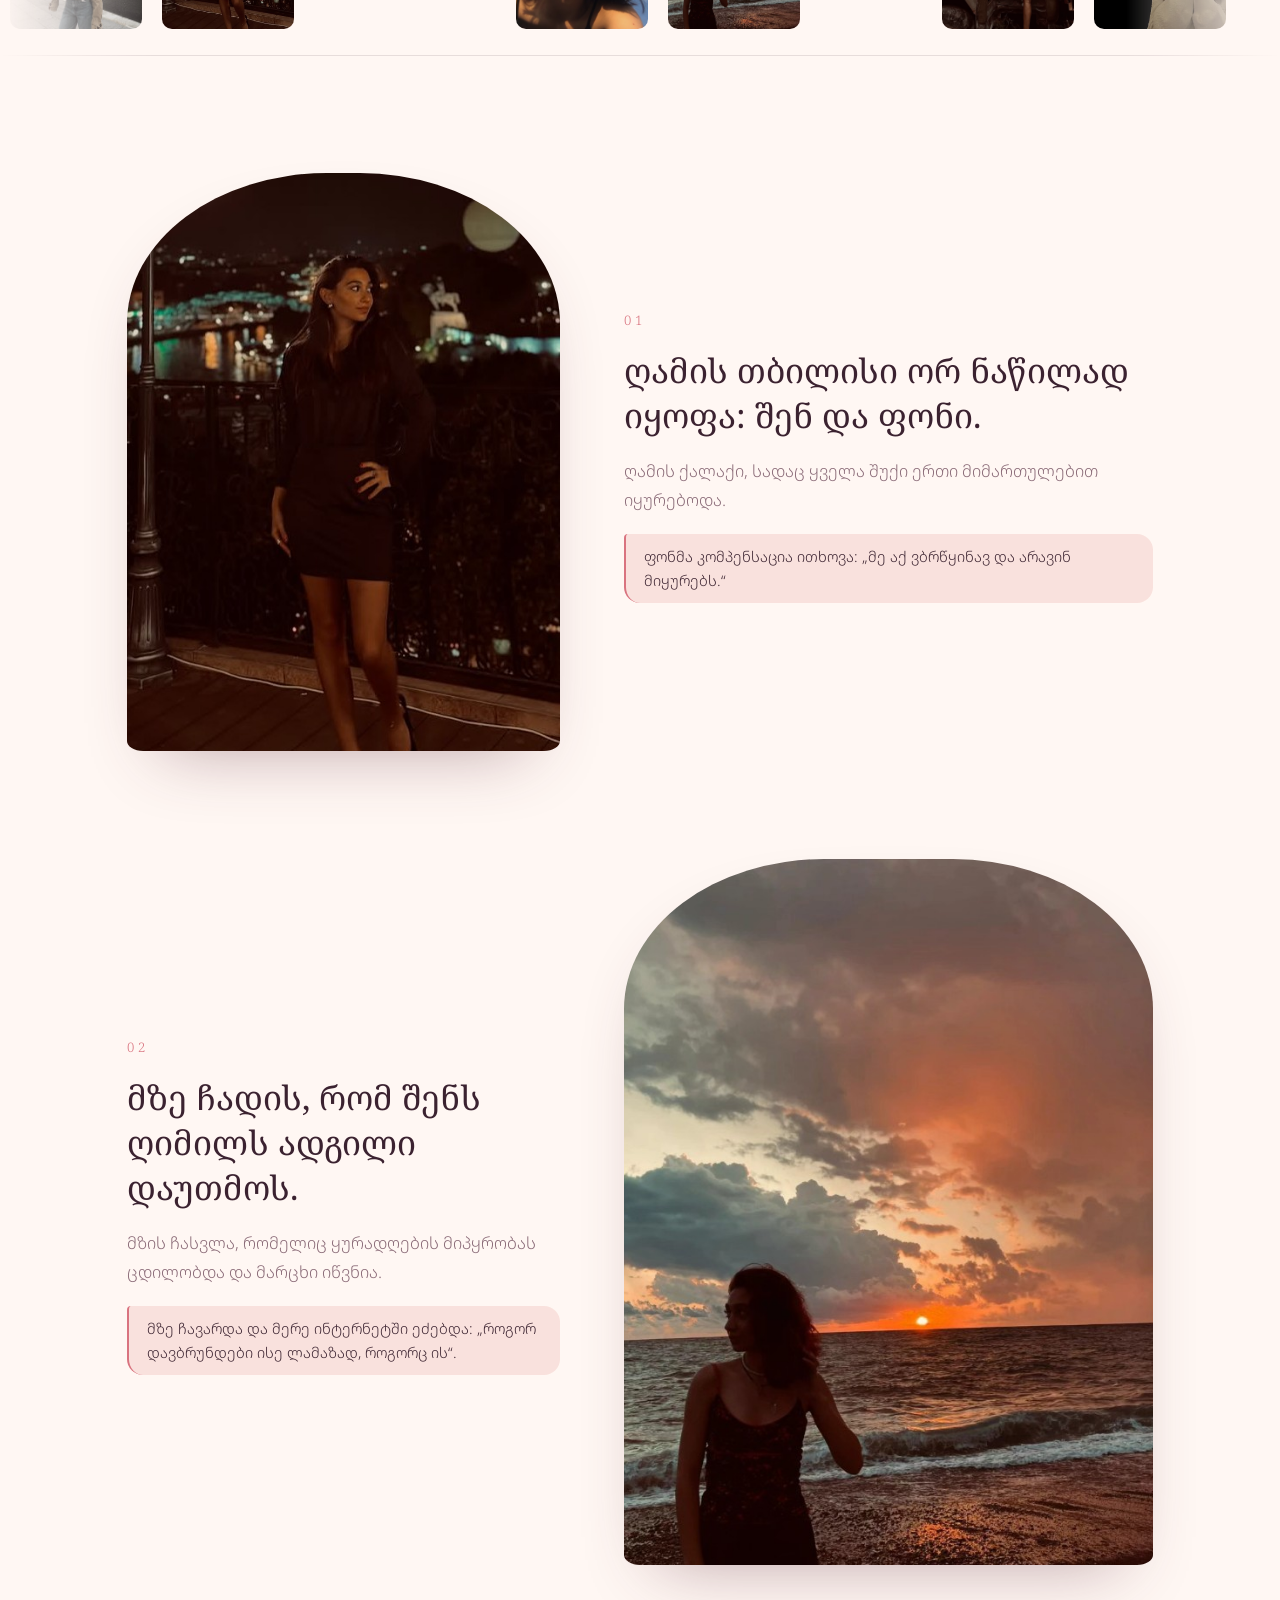
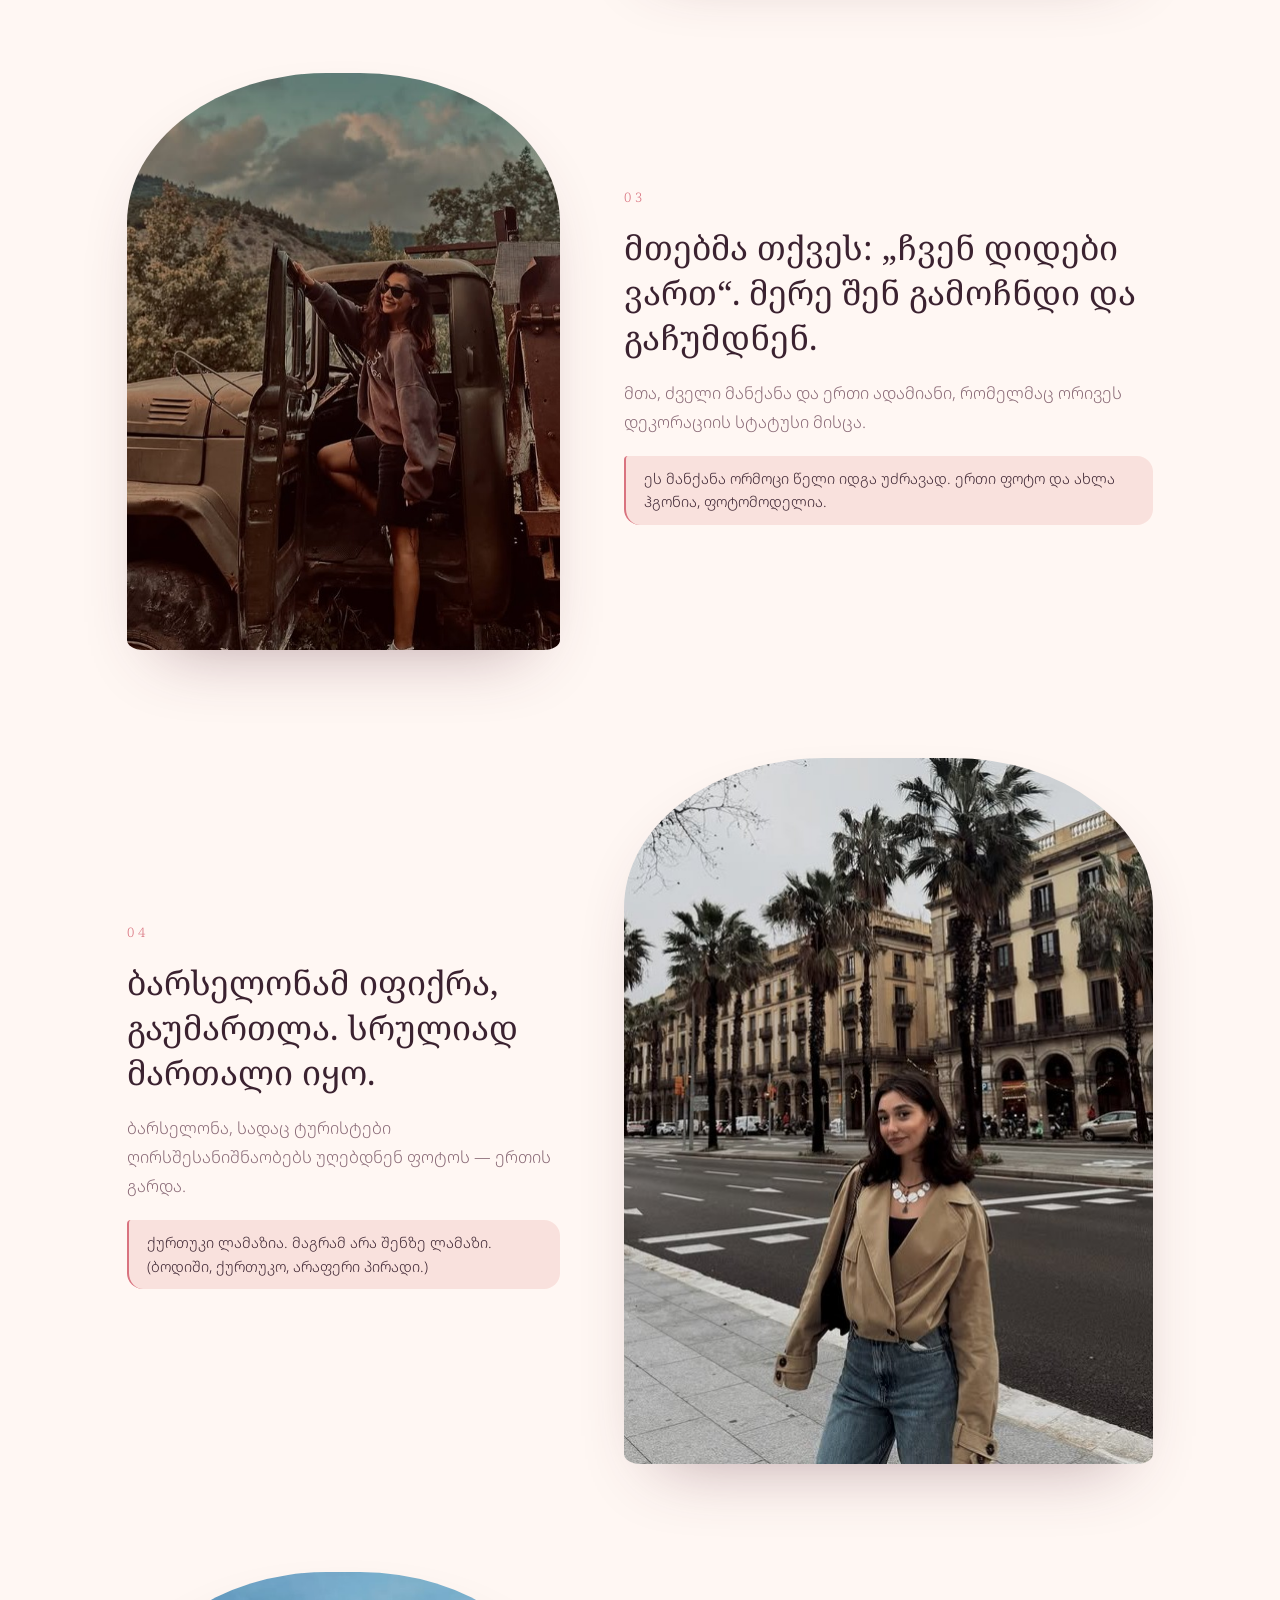
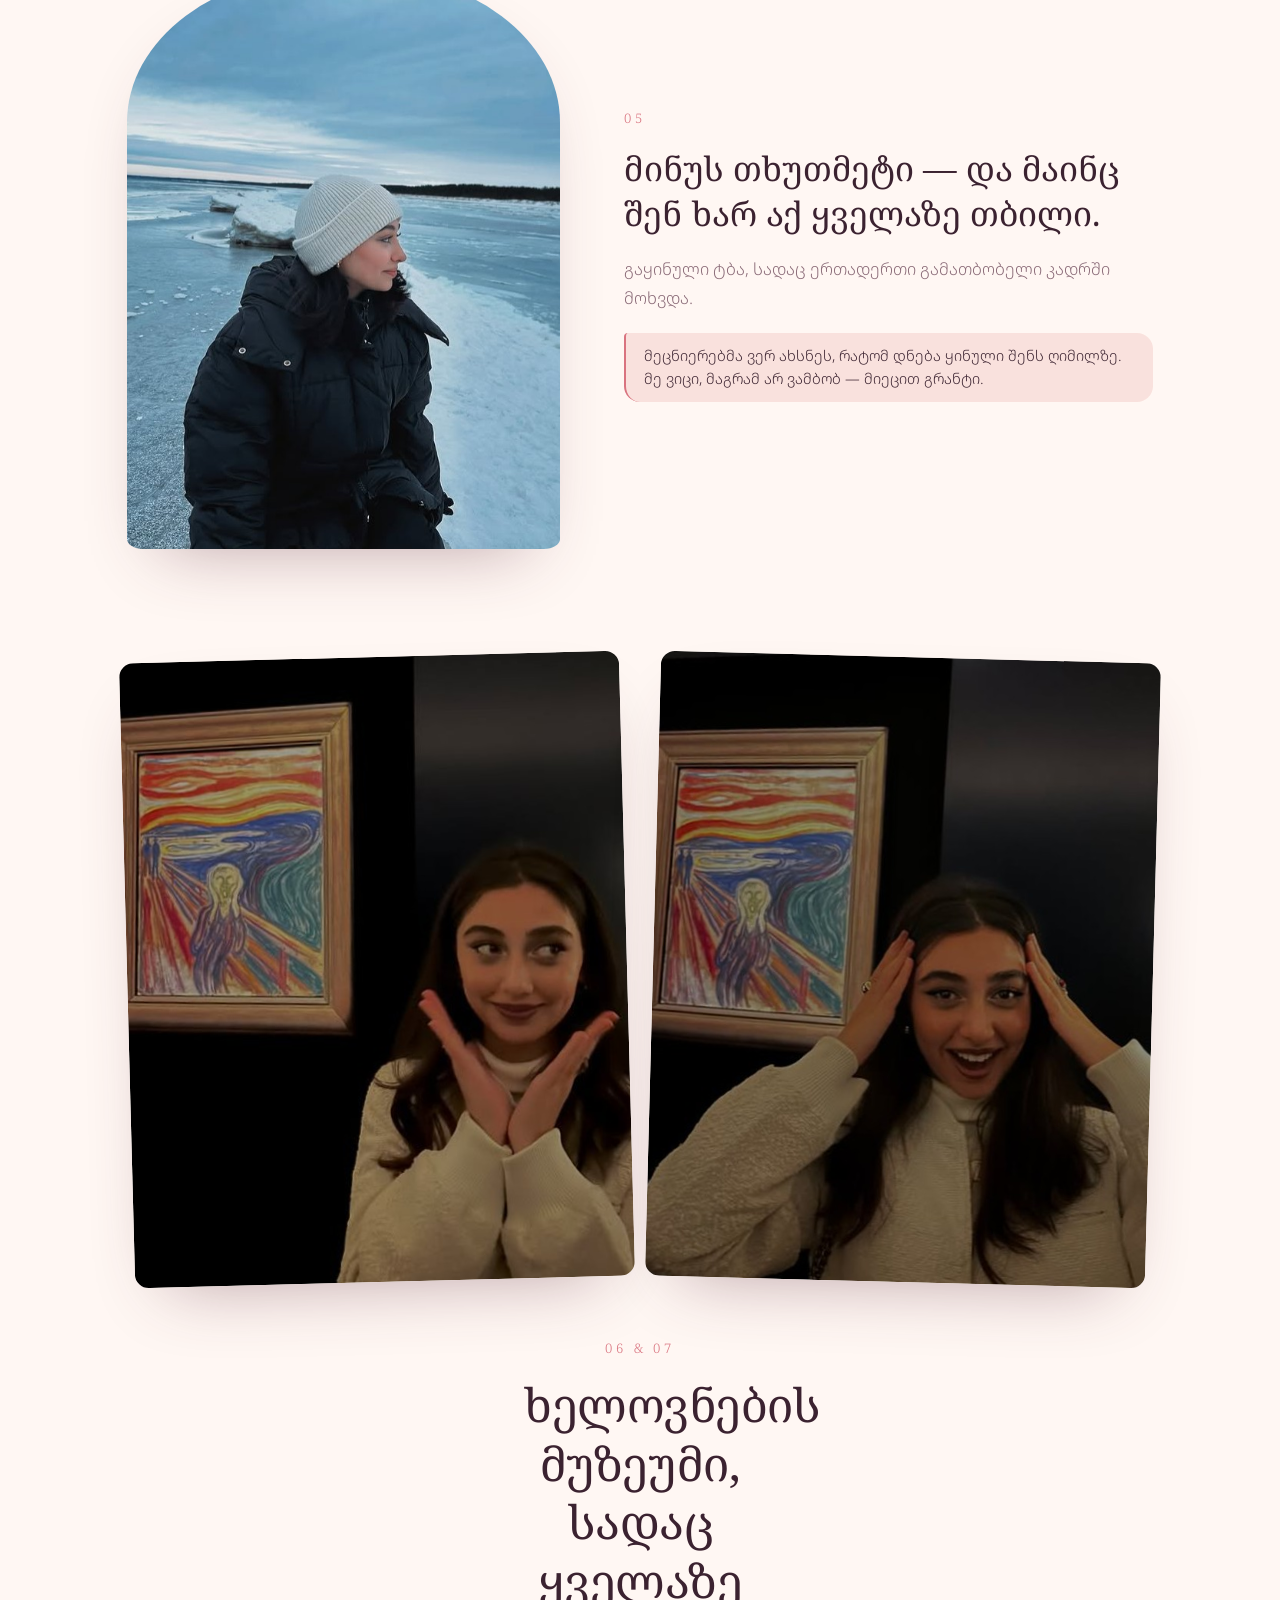
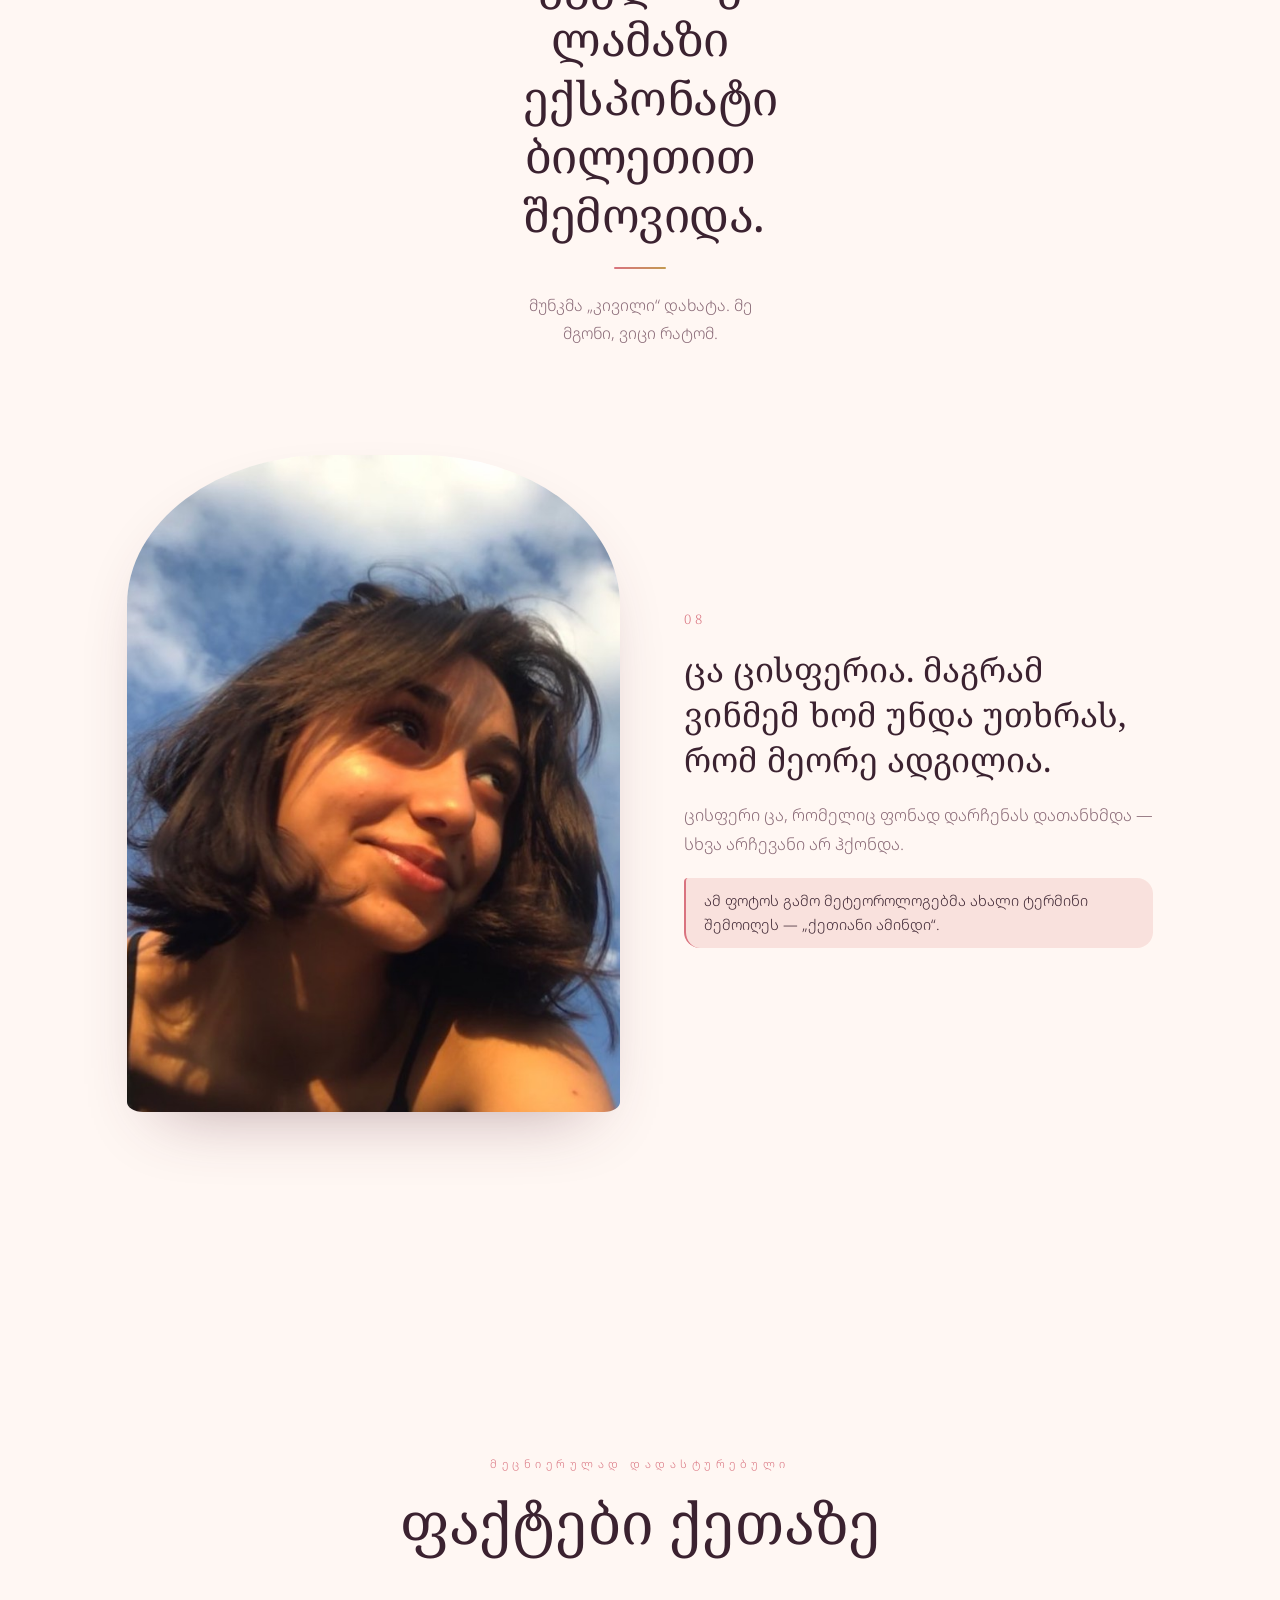
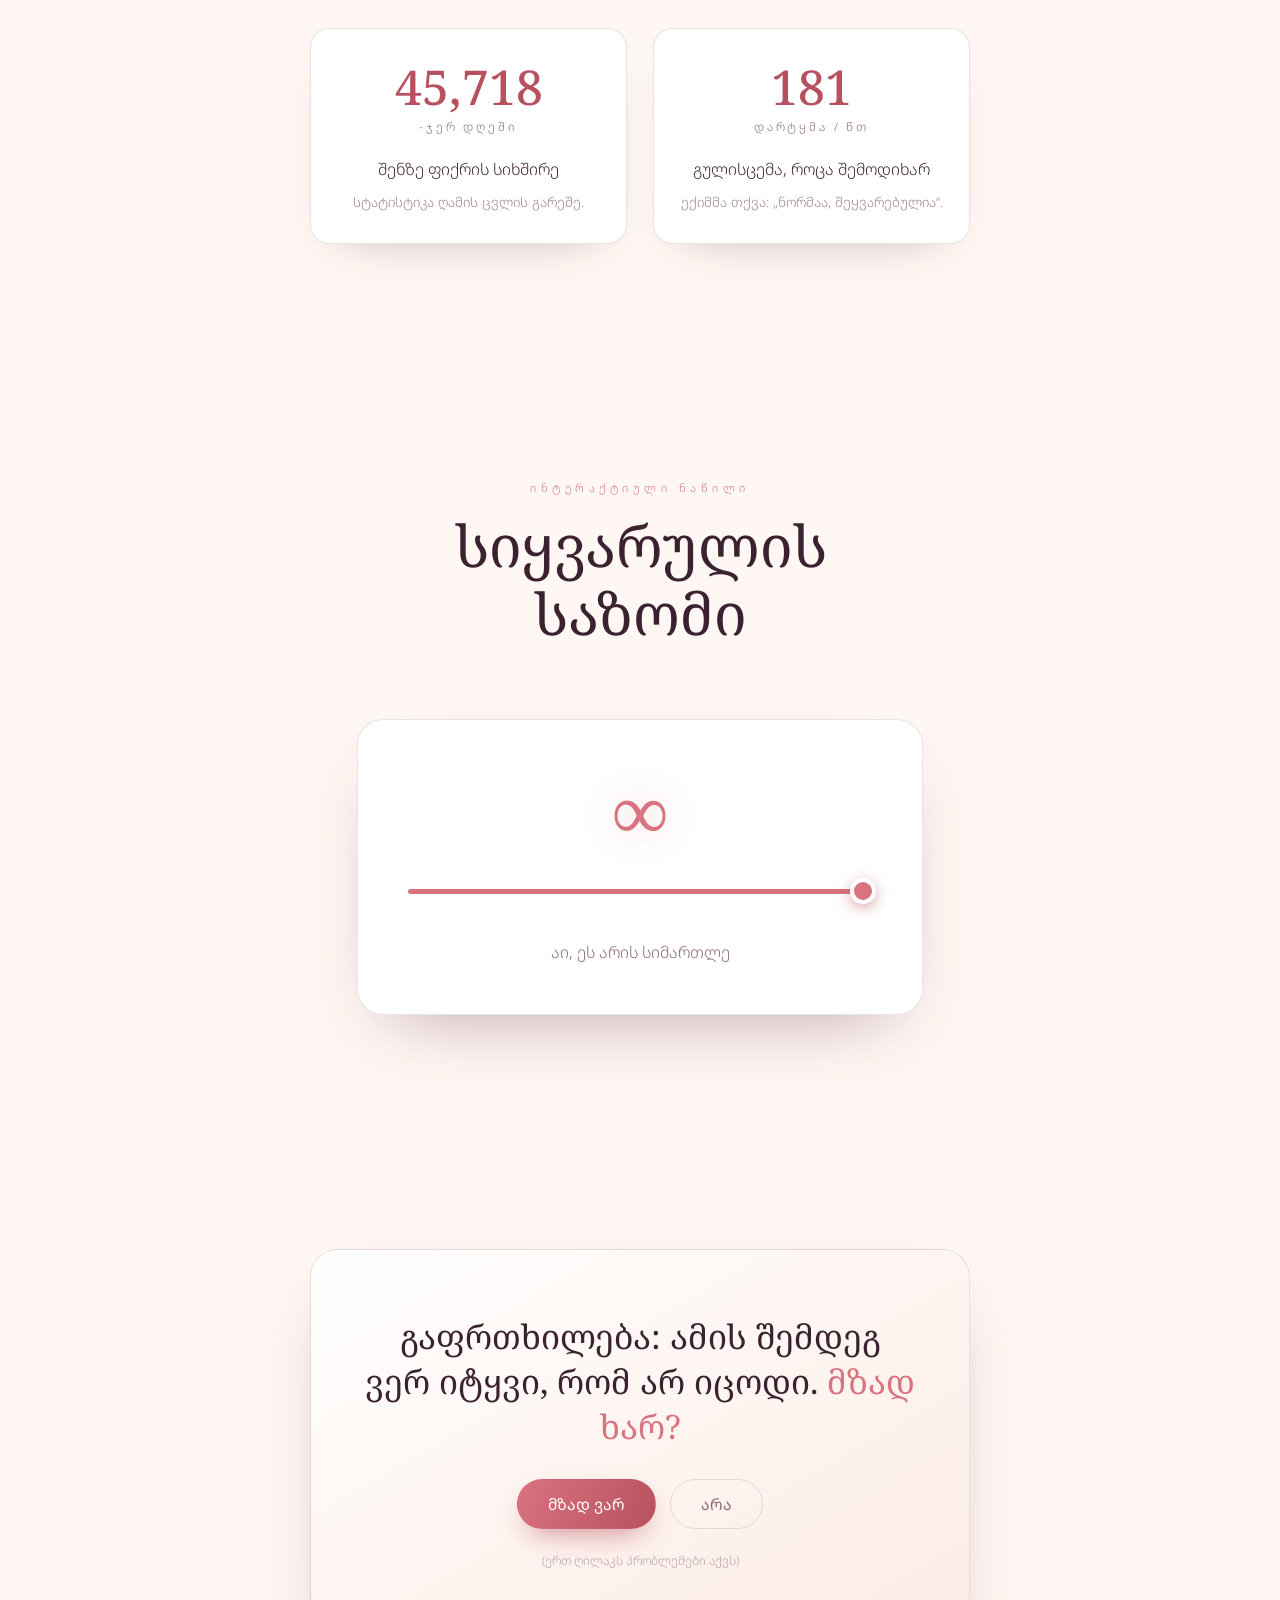
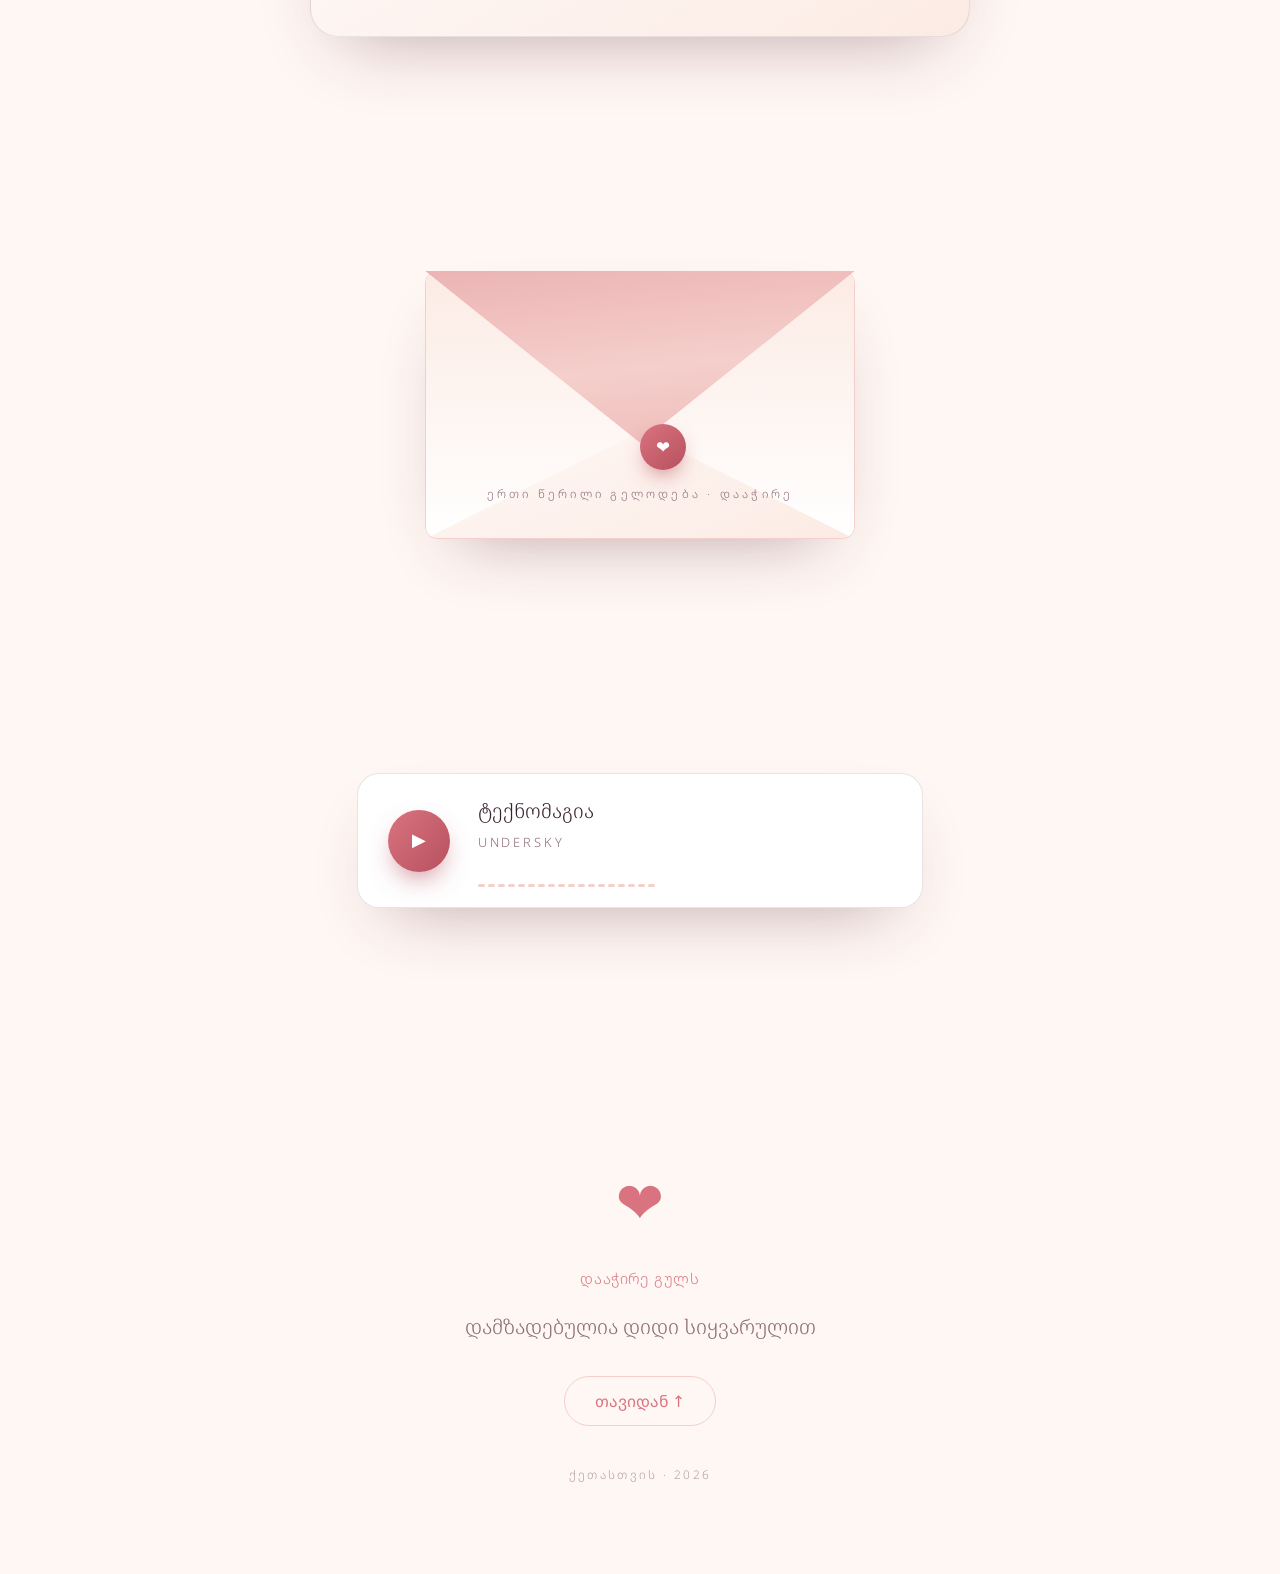
==== commit 61c19b2f: "ვარდისფერი კითხვა ბარათიდან გადმოდიოდა ტელეფონზე - em-ზე white-space:nowrap იყო, რაც გრძელ ტექსტს გა" ====
--- a/index.html
+++ b/index.html
@@ -9,7 +9,7 @@
 <link rel="preconnect" href="https://fonts.googleapis.com">
 <link rel="preconnect" href="https://fonts.gstatic.com" crossorigin>
 <link href="https://fonts.googleapis.com/css2?family=Noto+Serif+Georgian:wght@300;400;500;600;700&family=Noto+Sans+Georgian:wght@300;400;500;600&display=swap" rel="stylesheet">
-<link rel="stylesheet" href="style.css?v=8">
+<link rel="stylesheet" href="style.css?v=9">
 <script>document.documentElement.classList.add("js")</script>
 </head>
 <body>
@@ -289,6 +289,6 @@
 <audio id="audio" loop preload="auto" src="music/technomagia.mp3"></audio>
 <div id="ytHost" class="yt-host" aria-hidden="true"></div>
 
-<script src="app.js?v=8"></script>
+<script src="app.js?v=9"></script>
 </body>
 </html>
--- a/style.css
+++ b/style.css
@@ -450,7 +450,8 @@
   font-family:var(--serif);font-weight:400;
   font-size:clamp(1.35rem,4vw,2.1rem);line-height:1.34;margin:0 0 30px;
 }
-.ask__card h2 em{font-style:normal;color:var(--rose);white-space:nowrap}
+.ask__card h2{overflow-wrap:break-word}
+.ask__card h2 em{font-style:normal;color:var(--rose)}
 .ask__card p{color:var(--ink-soft);margin:0 0 24px;font-size:1.02rem;line-height:1.7}
 .ask__btns{display:flex;gap:14px;justify-content:center;flex-wrap:wrap;position:relative}
 .ask__btns--three{gap:10px}
@@ -796,6 +797,9 @@
   .marquee__row img{height:132px;width:104px}
   .marquee__row figure{width:104px}
   .diptych__pics{grid-template-columns:1fr}
+  /* სამი პასუხი 2+1-ად ეშლებოდა — ახლა სამი სუფთა რიგია */
+  .ask__btns--three{flex-direction:column;align-items:stretch;gap:12px}
+  .ask__btns--three .btn{width:100%}
   .player{flex-direction:column;text-align:center}
   .viz{justify-content:center}
   .topbar__mark{display:none}
